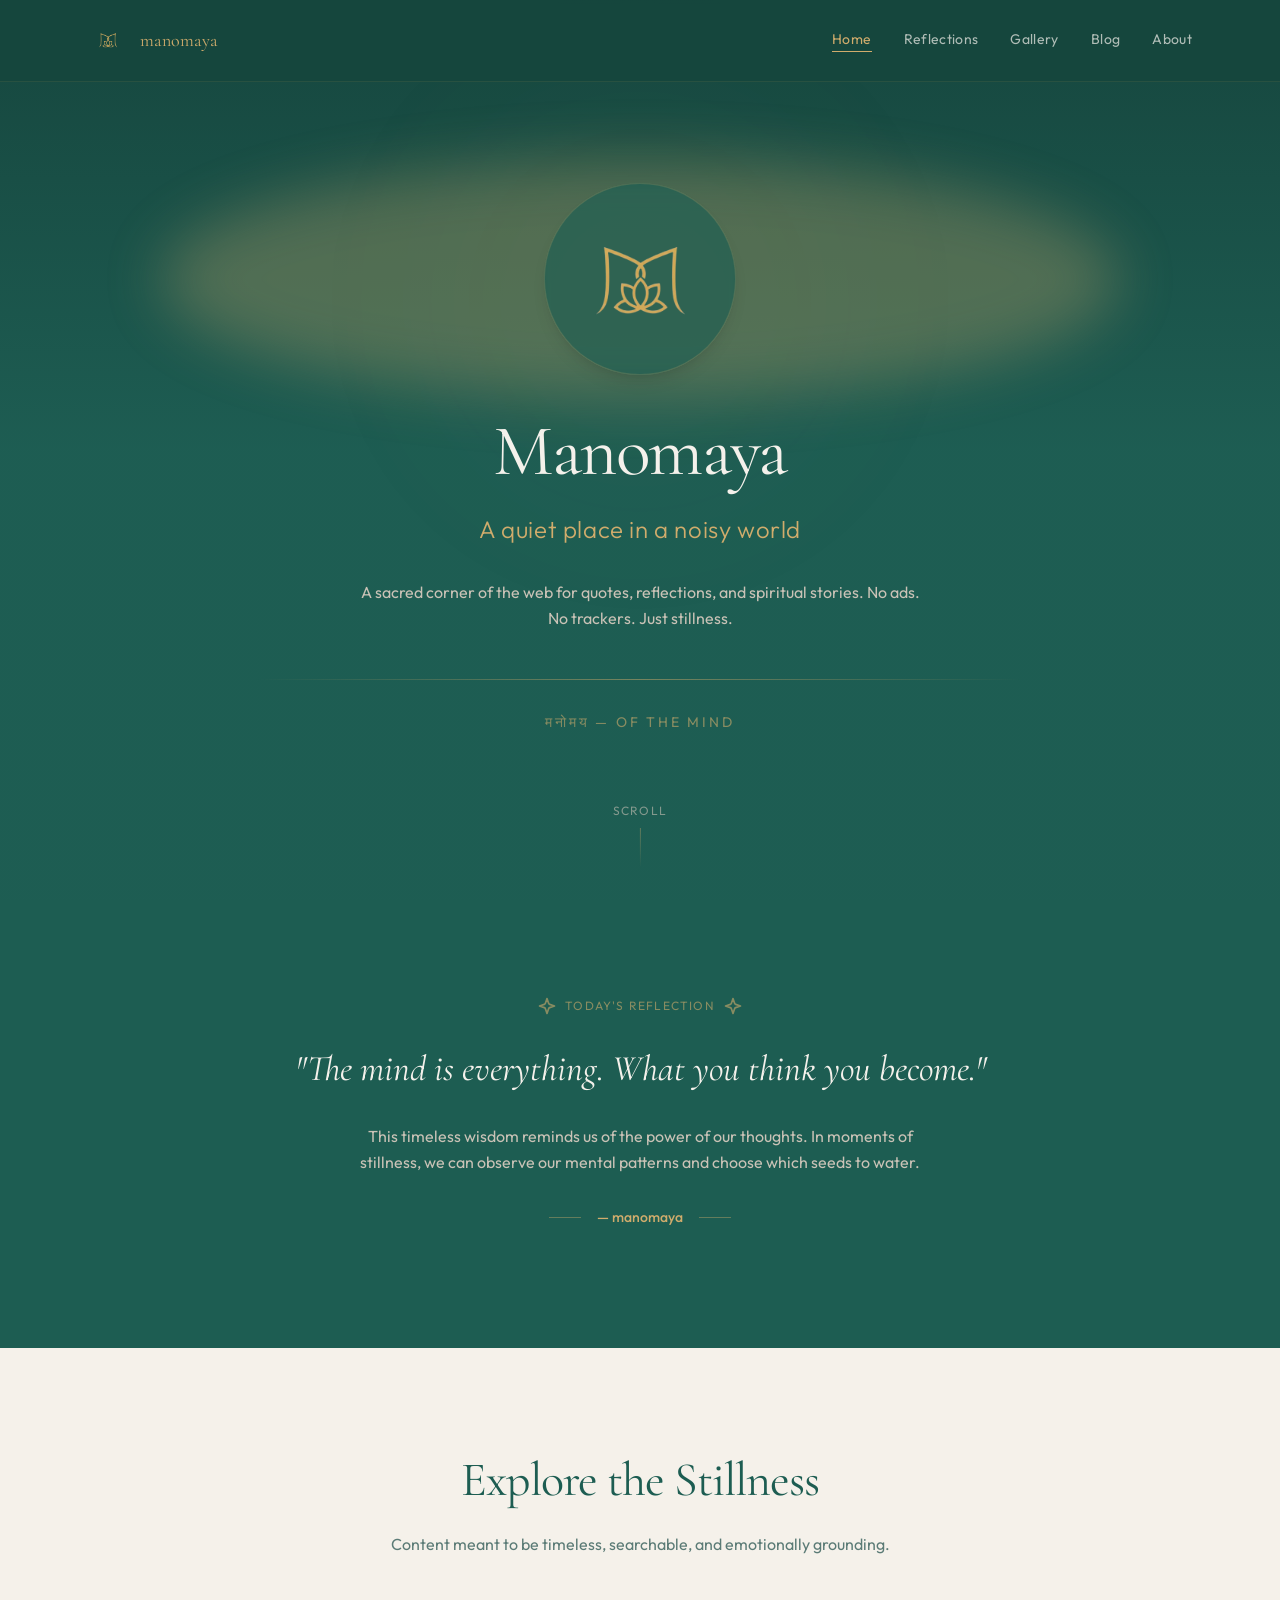
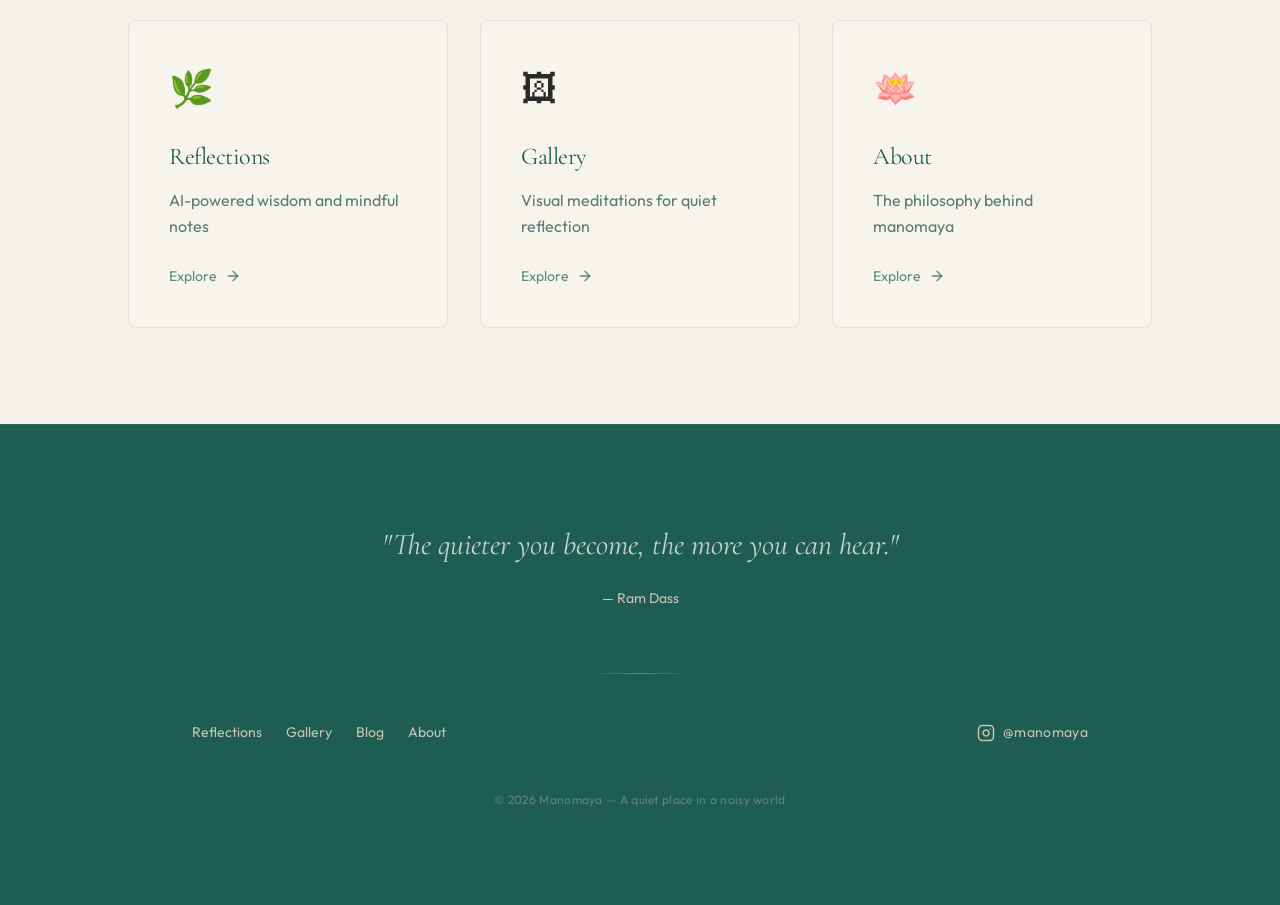
==== index.html @ 0f899a5e "first commit" ====
<!DOCTYPE html>
<html lang="en">
<head>
    <meta charset="UTF-8">
    <meta name="viewport" content="width=device-width, initial-scale=1.0">
    <title>Manomaya — A quiet place in a noisy world</title>
    <meta name="description" content="Discover daily spiritual reflections, mindfulness wisdom, and AI-powered contemplations. A sacred space for inner peace, storytelling, and self-discovery. No ads, no trackers — just stillness.">
    <meta name="keywords" content="spirituality, mindfulness, inner peace, daily reflection, quiet mind, meditation, personal growth, minimalist blog, manomaya">
    <meta name="robots" content="index, follow">
    <link rel="canonical" href="https://manomaya.lovable.app/">
    
    <meta property="og:title" content="Manomaya — Spiritual Reflections & Inner Peace">
    <meta property="og:description" content="Discover daily spiritual reflections, mindfulness wisdom, and AI-powered contemplations. A sacred space for inner peace.">
    <meta property="og:type" content="website">
    <meta property="og:url" content="https://manomaya.lovable.app/">
    <meta property="og:image" content="https://manomaya.lovable.app/assets/gallery-1.jpg">
    <meta name="twitter:card" content="summary_large_image">
    <link rel="stylesheet" href="style.css">
    
    <!-- Preload core fonts for performance -->
    <link rel="preload" href="https://fonts.googleapis.com/css2?family=Cormorant+Garamond:ital,wght@0,400;0,500;1,400;1,500&family=Outfit:wght@300;400;500&display=swap" as="style">
    <!-- Google Fonts -->
    <link rel="preconnect" href="https://fonts.googleapis.com">
    <link rel="preconnect" href="https://fonts.gstatic.com" crossorigin>
    <link href="https://fonts.googleapis.com/css2?family=Cormorant+Garamond:ital,wght@0,300;0,400;0,500;0,600;1,300;1,400;1,500&family=Outfit:wght@300;400;500&display=swap" rel="stylesheet">
</head>
<body>
    <!-- Navbar -->
    <nav class="navbar">
        <div class="nav-container">
            <a href="#" class="logo-link group">
                <img src="assets/manomaya-logo.png" alt="Manomaya Logo" class="logo-img" fetchpriority="high">
                <span class="logo-text">manomaya</span>
            </a>
            
            <div class="desktop-nav">
                <a href="index.html" class="nav-link active">Home</a>
                <a href="reflections.html" class="nav-link">Reflections</a>
                <a href="gallery.html" class="nav-link">Gallery</a>
                <a href="blog.html" class="nav-link">Blog</a>
                <a href="about.html" class="nav-link">About</a>
            </div>

            <button class="mobile-menu-btn" aria-label="Toggle menu">
                <svg xmlns="http://www.w3.org/2000/svg" width="24" height="24" viewBox="0 0 24 24" fill="none" stroke="currentColor" stroke-width="2" stroke-linecap="round" stroke-linejoin="round" class="menu-icon"><line x1="4" x2="20" y1="12" y2="12"/><line x1="4" x2="20" y1="6" y2="6"/><line x1="4" x2="20" y1="18" y2="18"/></svg>
                <svg xmlns="http://www.w3.org/2000/svg" width="24" height="24" viewBox="0 0 24 24" fill="none" stroke="currentColor" stroke-width="2" stroke-linecap="round" stroke-linejoin="round" class="close-icon hidden"><path d="M18 6 6 18"/><path d="m6 6 12 12"/></svg>
            </button>
        </div>
        
        <!-- Mobile Nav -->
        <div class="mobile-nav">
            <div class="mobile-nav-content">
                <a href="index.html" class="mobile-nav-link active">Home</a>
                <a href="reflections.html" class="mobile-nav-link">Reflections</a>
                <a href="gallery.html" class="mobile-nav-link">Gallery</a>
                <a href="blog.html" class="mobile-nav-link">Blog</a>
                <a href="about.html" class="mobile-nav-link">About</a>
            </div>
        </div>
    </nav>

    <main>
        <!-- Hero Section -->
        <section class="hero">
            <div class="hero-bg"></div>
            <div class="hero-orb fade-in"></div>
            
            <div class="hero-content">
                <div class="hero-logo-container fade-in-up" style="animation-delay: 0.2s">
                    <div class="hero-logo-glow"></div>
                    <div class="hero-logo-wrapper">
                        <img src="assets/manomaya-logo.png" alt="Manomaya" class="hero-img float" fetchpriority="high">
                    </div>
                </div>

                <h1 class="hero-title fade-in-up" style="animation-delay: 0.5s">Manomaya</h1>
                
                <p class="hero-tagline fade-in-up" style="animation-delay: 0.7s">A quiet place in a noisy world</p>
                
                <p class="hero-desc fade-in" style="animation-delay: 0.9s">
                    A sacred corner of the web for quotes, reflections, and spiritual stories. 
                    No ads. No trackers. Just stillness.
                </p>

                <div class="divider-gold mx-auto mb-8 expand-x" style="animation-delay: 1.1s"></div>
                
                <p class="hero-sanskrit fade-in" style="animation-delay: 1.3s">मनोमय — of the mind</p>
            </div>

            <div class="scroll-indicator fade-in" style="animation-delay: 1.8s">
                <div class="scroll-bounce">
                    <span class="scroll-text">Scroll</span>
                    <div class="scroll-line"></div>
                </div>
            </div>
        </section>

        <!-- Daily Reflection Section -->
        <section class="section-teal py-24 px-6">
            <div class="max-w-3xl mx-auto text-center scroll-anim">
                <div class="reflection-header mb-6">
                    <svg xmlns="http://www.w3.org/2000/svg" width="20" height="20" viewBox="0 0 24 24" fill="none" stroke="currentColor" stroke-width="2" stroke-linecap="round" stroke-linejoin="round" class="sparkle"><path d="m12 3-1.912 5.813a2 2 0 0 1-1.275 1.275L3 12l5.813 1.912a2 2 0 0 1 1.275 1.275L12 21l1.912-5.813a2 2 0 0 1 1.275-1.275L21 12l-5.813-1.912a2 2 0 0 1-1.275-1.275L12 3Z"/></svg>
                    <span class="reflection-label">Today's Reflection</span>
                    <svg xmlns="http://www.w3.org/2000/svg" width="20" height="20" viewBox="0 0 24 24" fill="none" stroke="currentColor" stroke-width="2" stroke-linecap="round" stroke-linejoin="round" class="sparkle"><path d="m12 3-1.912 5.813a2 2 0 0 1-1.275 1.275L3 12l5.813 1.912a2 2 0 0 1 1.275 1.275L12 21l1.912-5.813a2 2 0 0 1 1.275-1.275L21 12l-5.813-1.912a2 2 0 0 1-1.275-1.275L12 3Z"/></svg>
                </div>

                <blockquote class="reflection-quote mb-6">
                    "The mind is everything. What you think you become."
                </blockquote>

                <p class="reflection-desc mb-8">
                    This timeless wisdom reminds us of the power of our thoughts. In moments of stillness, we can observe our mental patterns and choose which seeds to water.
                </p>

                <div class="reflection-author mb-6">
                    <div class="divider-gold-solid w-8"></div>
                    <span class="author-name">— manomaya</span>
                    <div class="divider-gold-solid w-8"></div>
                </div>
            </div>
        </section>

        <!-- Featured Content -->
        <section class="section-cream py-24 px-6">
            <div class="max-w-5xl mx-auto">
                <div class="text-center mb-16 scroll-anim">
                    <h2 class="featured-title mb-4">Explore the Stillness</h2>
                    <p class="featured-desc">Content meant to be timeless, searchable, and emotionally grounding.</p>
                </div>

                <div class="grid-3 gap-8">
                    <!-- Card 1 -->
                    <a href="reflections.html" class="feature-card-link scroll-anim stagger-1">
                        <div class="feature-card">
                            <span class="feature-icon mb-6">🌿</span>
                            <h3 class="feature-card-title mb-3">Reflections</h3>
                            <p class="feature-card-desc mb-6">AI-powered wisdom and mindful notes</p>
                            <span class="feature-card-action">
                                Explore
                                <svg xmlns="http://www.w3.org/2000/svg" width="16" height="16" viewBox="0 0 24 24" fill="none" stroke="currentColor" stroke-width="2" stroke-linecap="round" stroke-linejoin="round" class="arrow-icon"><path d="M5 12h14"/><path d="m12 5 7 7-7 7"/></svg>
                            </span>
                        </div>
                    </a>

                    <!-- Card 2 -->
                    <a href="gallery.html" class="feature-card-link scroll-anim stagger-2">
                        <div class="feature-card">
                            <span class="feature-icon mb-6">🖼</span>
                            <h3 class="feature-card-title mb-3">Gallery</h3>
                            <p class="feature-card-desc mb-6">Visual meditations for quiet reflection</p>
                            <span class="feature-card-action">
                                Explore
                                <svg xmlns="http://www.w3.org/2000/svg" width="16" height="16" viewBox="0 0 24 24" fill="none" stroke="currentColor" stroke-width="2" stroke-linecap="round" stroke-linejoin="round" class="arrow-icon"><path d="M5 12h14"/><path d="m12 5 7 7-7 7"/></svg>
                            </span>
                        </div>
                    </a>

                    <!-- Card 3 -->
                    <a href="about.html" class="feature-card-link scroll-anim stagger-3">
                        <div class="feature-card">
                            <span class="feature-icon mb-6">🪷</span>
                            <h3 class="feature-card-title mb-3">About</h3>
                            <p class="feature-card-desc mb-6">The philosophy behind manomaya</p>
                            <span class="feature-card-action">
                                Explore
                                <svg xmlns="http://www.w3.org/2000/svg" width="16" height="16" viewBox="0 0 24 24" fill="none" stroke="currentColor" stroke-width="2" stroke-linecap="round" stroke-linejoin="round" class="arrow-icon"><path d="M5 12h14"/><path d="m12 5 7 7-7 7"/></svg>
                            </span>
                        </div>
                    </a>
                </div>
            </div>
        </section>
    </main>

    <!-- Footer -->
    <footer class="footer py-24 px-6">
        <div class="max-w-4xl mx-auto">
            <div class="footer-quote-section mb-16 text-center scroll-anim">
                <blockquote class="footer-quote mb-4">"The quieter you become, the more you can hear."</blockquote>
                <cite class="footer-cite">— Ram Dass</cite>
            </div>

            <div class="divider-gold w-24 mx-auto mb-12"></div>

            <div class="footer-links-section scroll-anim flex-between mb-12">
                <div class="footer-nav">
                    <a href="reflections.html" class="footer-link">Reflections</a>
                    <a href="gallery.html" class="footer-link">Gallery</a>
                    <a href="blog.html" class="footer-link">Blog</a>
                    <a href="about.html" class="footer-link">About</a>
                </div>

                <a href="https://www.instagram.com/manomaya/" target="_blank" class="footer-social group">
                    <svg xmlns="http://www.w3.org/2000/svg" width="18" height="18" viewBox="0 0 24 24" fill="none" stroke="currentColor" stroke-width="2" stroke-linecap="round" stroke-linejoin="round"><rect width="20" height="20" x="2" y="2" rx="5" ry="5"/><path d="M16 11.37A4 4 0 1 1 12.63 8 4 4 0 0 1 16 11.37z"/><line x1="17.5" x2="17.51" y1="6.5" y2="6.5"/></svg>
                    <span>@manomaya</span>
                </a>
            </div>

            <p class="footer-copyright text-center scroll-anim">
                © <span id="currentYear"></span> Manomaya — A quiet place in a noisy world
            </p>
        </div>
    </footer>

    <script src="script.js" defer></script>
</body>
</html>
---- style.css ----
:root {
  /* Core Colors */
  --teal-deep: hsl(170, 52%, 24%);
  --teal-darker: hsl(170, 52%, 18%);
  
  --gold: hsl(38, 52%, 62%);
  
  --background: hsl(170, 52%, 24%);
  --foreground: hsl(40, 30%, 94%);
  
  --muted-foreground: hsl(40, 15%, 75%);
  --soft-gray: hsl(170, 15%, 42%);
  
  --cream: hsl(40, 40%, 95%);
  --cream-warm: hsl(35, 35%, 94%);
  
  --border-gold-10: hsla(38, 52%, 62%, 0.1);
  --border-gold-20: hsla(38, 52%, 62%, 0.2);
  --border-gold-30: hsla(38, 52%, 62%, 0.3);

  /* Typography */
  --font-serif: 'Cormorant Garamond', Georgia, serif;
  --font-sans: 'Outfit', system-ui, sans-serif;
  
  /* Shadows */
  --shadow-glow: 0 0 80px -20px hsla(38, 52%, 62%, 0.4);
}

* {
  box-sizing: border-box;
  margin: 0;
  padding: 0;
}

html {
  scroll-behavior: smooth;
}

body {
  background-color: var(--background);
  color: var(--foreground);
  font-family: var(--font-sans);
  -webkit-font-smoothing: antialiased;
  line-height: 1.5;
  overflow-x: hidden;
}

a {
  text-decoration: none;
  color: inherit;
}

h1, h2, h3, h4, h5, h6 {
  font-family: var(--font-serif);
  font-weight: 400;
  letter-spacing: -0.02em;
}

::selection {
  background: hsla(38, 52%, 62%, 0.35);
  color: var(--foreground);
}

/* Utilities */
.hidden { display: none !important; }
.py-24 { padding-top: 6rem; padding-bottom: 6rem; }
.py-20 { padding-top: 5rem; padding-bottom: 5rem; }
.px-6 { padding-left: 1.5rem; padding-right: 1.5rem; }
.mx-auto { margin-left: auto; margin-right: auto; }
.mt-2 { margin-top: 0.5rem; }
.mt-4 { margin-top: 1rem; }
.mb-2 { margin-bottom: 0.5rem; }
.mb-3 { margin-bottom: 0.75rem; }
.mb-4 { margin-bottom: 1rem; }
.mb-6 { margin-bottom: 1.5rem; }
.mb-8 { margin-bottom: 2rem; }
.mb-10 { margin-bottom: 2.5rem; }
.mb-12 { margin-bottom: 3rem; }
.mb-16 { margin-bottom: 4rem; }
.my-16 { margin-top: 4rem; margin-bottom: 4rem; }
.mx-2 { margin-left: 0.5rem; margin-right: 0.5rem; }
.max-w-3xl { max-width: 48rem; }
.max-w-4xl { max-width: 56rem; }
.max-w-5xl { max-width: 64rem; }
.text-center { text-align: center; }
.text-justify { text-align: justify; }
.w-8 { width: 2rem; }
.w-24 { width: 6rem; }
.w-full { width: 100%; }

.text-4xl { font-size: 2.25rem; line-height: 2.5rem; }
.text-muted-foreground { color: var(--muted-foreground); }
@media (min-width: 768px) {
  .text-4xl { font-size: 3rem; line-height: 1.1; }
  .md-text-5xl { font-size: 3rem; line-height: 1.1; }
}

/* Flex Layout Utilities */
.flex { display: flex; }
.flex-col { display: flex; flex-direction: column; }
.sm-flex-row { display: flex; flex-direction: column; }
@media (min-width: 640px) {
  .sm-flex-row { flex-direction: row; }
}
.gap-2 { gap: 0.5rem; }
.gap-4 { gap: 1rem; }
.gap-6 { gap: 1.5rem; }
.gap-8 { gap: 2rem; }
.flex-1 { flex: 1 1 0%; }
.items-center { align-items: center; }
.justify-between { justify-content: space-between; }
.justify-center { justify-content: center; }

/* Navigation */
.navbar {
  position: fixed;
  top: 0; left: 0; right: 0;
  z-index: 50;
  background-color: hsla(170, 52%, 18%, 0.9);
  backdrop-filter: blur(12px);
  -webkit-backdrop-filter: blur(12px);
  border-bottom: 1px solid var(--border-gold-10);
  transition: transform 0.3s ease;
}

.nav-container {
  max-width: 72rem;
  margin: 0 auto;
  padding: 0 1.5rem;
  height: 4rem;
  display: flex;
  align-items: center;
  justify-content: space-between;
}
@media (min-width: 768px) {
  .nav-container { height: 5rem; }
}

.logo-link {
  display: flex;
  align-items: center;
  gap: 0.75rem;
}

.logo-link:hover .logo-img {
  transform: scale(1.05);
}

.logo-img {
  width: 2.5rem;
  height: 2.5rem;
  object-fit: contain;
  transition: transform 0.5s ease;
}

.logo-text {
  font-size: 1.125rem;
  font-family: var(--font-serif);
  color: var(--gold);
  display: none;
}
@media (min-width: 640px) {
  .logo-text { display: block; }
}

.desktop-nav {
  display: none;
  align-items: center;
  gap: 2rem;
}
@media (min-width: 768px) {
  .desktop-nav { display: flex; }
}

.nav-link {
  font-size: 0.875rem;
  letter-spacing: 0.025em;
  color: hsla(40, 30%, 94%, 0.7);
  transition: color 0.3s ease;
  position: relative;
  padding-bottom: 2px;
}

.nav-link:hover, .nav-link.active {
  color: var(--foreground);
}
.nav-link.active {
  color: var(--gold);
}

.nav-link::after {
  content: '';
  position: absolute;
  bottom: 0;
  left: 0;
  width: 100%;
  height: 1px;
  background: var(--gold);
  transform: scaleX(0);
  transform-origin: right;
  transition: transform 0.4s cubic-bezier(0.4, 0, 0.2, 1);
}

.nav-link:hover::after, .nav-link.active::after {
  transform: scaleX(1);
  transform-origin: left;
}

.mobile-menu-btn {
  display: block;
  background: none;
  border: none;
  color: hsla(40, 30%, 94%, 0.8);
  cursor: pointer;
  padding: 0.5rem;
  transition: color 0.3s ease;
}
.mobile-menu-btn:hover { color: var(--gold); }
@media (min-width: 768px) {
  .mobile-menu-btn { display: none; }
}

.mobile-nav {
  background-color: hsla(170, 52%, 18%, 0.95);
  backdrop-filter: blur(12px);
  -webkit-backdrop-filter: blur(12px);
  border-top: 1px solid var(--border-gold-10);
  overflow: hidden;
  transition: max-height 0.4s cubic-bezier(0.4, 0, 0.2, 1), opacity 0.3s ease;
  max-height: 0;
  opacity: 0;
}
.mobile-nav.open {
  max-height: 400px;
  opacity: 1;
}

.mobile-nav-content {
  padding: 1.5rem;
  display: flex;
  flex-direction: column;
  gap: 1rem;
}

.mobile-nav-link {
  font-family: var(--font-serif);
  font-size: 1.125rem;
  color: hsla(40, 30%, 94%, 0.7);
  transition: color 0.3s ease, transform 0.3s ease;
  display: block;
  transform: translateX(-10px);
  opacity: 0;
}
.mobile-nav.open .mobile-nav-link {
  transform: translateX(0);
  opacity: 1;
}
.mobile-nav-link.active { color: var(--gold); }

/* Stagger transition delays for mobile links */
.mobile-nav.open .mobile-nav-link:nth-child(1) { transition-delay: 0.1s; }
.mobile-nav.open .mobile-nav-link:nth-child(2) { transition-delay: 0.15s; }
.mobile-nav.open .mobile-nav-link:nth-child(3) { transition-delay: 0.2s; }
.mobile-nav.open .mobile-nav-link:nth-child(4) { transition-delay: 0.25s; }
.mobile-nav.open .mobile-nav-link:nth-child(5) { transition-delay: 0.3s; }

/* Hero Section */
.hero {
  min-height: 100vh;
  display: flex;
  flex-direction: column;
  align-items: center;
  justify-content: center;
  padding: 5rem 1.5rem 4rem;
  position: relative;
  overflow: hidden;
}

.hero-bg {
  position: absolute;
  inset: 0;
  background: linear-gradient(to bottom, var(--teal-darker), var(--background), var(--background));
  pointer-events: none;
}

.hero-orb {
  position: absolute;
  top: 33.333%; left: 50%;
  transform: translate(-50%, -50%);
  width: 600px; height: 600px;
  border-radius: 50%;
  background: radial-gradient(circle, hsla(38, 52%, 62%, 0.3) 0%, transparent 70%);
  filter: blur(100px);
  pointer-events: none;
  opacity: 0;
}

.hero-content {
  position: relative;
  z-index: 10;
  text-align: center;
  max-width: 48rem;
  width: 100%;
}

.hero-logo-container {
  position: relative;
  margin-bottom: 2.5rem;
}

.hero-logo-glow {
  position: absolute;
  inset: 0;
  filter: blur(24px);
  opacity: 0.3;
  background-color: var(--gold);
  border-radius: 50%;
  transform: scale(1.25);
  animation: pulse-glow 3s infinite alternate;
}
@keyframes pulse-glow {
  0% { transform: scale(1.2); opacity: 0.2; }
  100% { transform: scale(1.3); opacity: 0.4; }
}

.hero-logo-wrapper {
  position: relative;
  width: 9rem; height: 9rem;
  margin: 0 auto;
  border-radius: 50%;
  overflow: hidden;
  background-color: hsla(170, 52%, 24%, 0.8);
  backdrop-filter: blur(4px);
  -webkit-backdrop-filter: blur(4px);
  border: 1px solid var(--border-gold-20);
  box-shadow: 0 10px 15px -3px rgba(0,0,0,0.1), 0 4px 6px -2px rgba(0,0,0,0.05);
}
@media (min-width: 768px) {
  .hero-logo-wrapper { width: 12rem; height: 12rem; }
}

.hero-img {
  width: 100%; height: 100%;
  object-fit: cover;
}

.float {
  animation: float 8s ease-in-out infinite;
}
@keyframes float {
  0%, 100% { transform: translateY(0); }
  50% { transform: translateY(-12px); }
}

.hero-title {
  font-size: 3rem;
  line-height: 1;
  color: var(--foreground);
  margin-bottom: 1.5rem;
}
@media (min-width: 768px) {
  .hero-title { font-size: 4.5rem; }
}

.hero-tagline {
  font-size: 1.25rem;
  color: var(--gold);
  font-weight: 300;
  letter-spacing: 0.025em;
  margin-bottom: 2rem;
}
@media (min-width: 768px) {
  .hero-tagline { font-size: 1.5rem; }
}

.hero-desc {
  color: var(--muted-foreground);
  line-height: 1.625;
  max-width: 36rem;
  margin: 0 auto 3rem;
}

.divider-gold {
  background: linear-gradient(90deg, transparent, hsla(38, 52%, 62%, 0.5), transparent);
  height: 1px;
  transform-origin: center;
}

.hero-sanskrit {
  font-size: 0.875rem;
  letter-spacing: 0.2em;
  color: hsla(38, 52%, 62%, 0.6);
  text-transform: uppercase;
  font-family: var(--font-sans);
}

.scroll-indicator {
  position: absolute;
  bottom: 2rem;
  left: 50%;
  transform: translateX(-50%);
}

.scroll-bounce {
  display: flex;
  flex-direction: column;
  align-items: center;
  gap: 0.5rem;
  animation: bounce 2.5s infinite ease-in-out;
}
@keyframes bounce {
  0%, 100% { transform: translateY(0); }
  50% { transform: translateY(10px); }
}

.scroll-text {
  font-size: 0.75rem;
  letter-spacing: 0.1em;
  color: hsla(40, 15%, 75%, 0.6);
  text-transform: uppercase;
}
.scroll-line {
  width: 1px; height: 2.5rem;
  background: linear-gradient(to bottom, hsla(38, 52%, 62%, 0.4), transparent);
}

/* Daily Reflection Section */
.section-teal {
  background-color: var(--teal-deep);
  color: var(--foreground);
}

.reflection-header {
  display: flex;
  align-items: center;
  justify-content: center;
  gap: 0.5rem;
}

.sparkle {
  color: hsla(38, 52%, 62%, 0.6);
}

.reflection-label {
  font-size: 0.75rem;
  text-transform: uppercase;
  letter-spacing: 0.1em;
  color: hsla(38, 52%, 62%, 0.6);
}

.reflection-quote {
  font-family: var(--font-serif);
  font-size: 1.5rem;
  color: var(--foreground);
  line-height: 1.625;
  font-style: italic;
}
@media (min-width: 768px) {
  .reflection-quote { font-size: 2.25rem; }
}

.reflection-desc {
  color: var(--muted-foreground);
  line-height: 1.625;
  max-width: 36rem;
  margin-left: auto;
  margin-right: auto;
}

.reflection-author {
  display: flex;
  align-items: center;
  justify-content: center;
  gap: 1rem;
}

.divider-gold-solid {
  background-color: hsla(38, 52%, 62%, 0.4);
  height: 1px;
}

.author-name {
  color: var(--gold);
  font-size: 0.875rem;
  font-weight: 500;
}

/* Featured Content */
.section-cream {
  background-color: var(--cream-warm);
  color: hsla(0, 0%, 17%, 1);
}

.featured-title {
  font-size: 2.25rem;
  color: var(--teal-deep);
  font-family: var(--font-serif);
}
@media (min-width: 768px) {
  .featured-title { font-size: 3rem; }
}

.featured-desc {
  color: var(--soft-gray);
  max-width: 36rem;
  margin: 0 auto;
}

.grid-3 {
  display: grid;
  gap: 1.5rem;
}
@media (min-width: 768px) {
  .grid-3 {
    grid-template-columns: repeat(3, minmax(0, 1fr));
    gap: 2rem;
  }
}

.feature-card-link {
  display: block;
  height: 100%;
}

.feature-card {
  height: 100%;
  padding: 2rem;
  background-color: var(--cream);
  border: 1px solid hsla(170, 52%, 24%, 0.1);
  border-radius: 0.5rem;
  transition: all 0.5s cubic-bezier(0.4, 0, 0.2, 1);
}
@media (min-width: 768px) {
  .feature-card { padding: 2.5rem; }
}

.feature-card-link:hover .feature-card {
  border-color: hsla(38, 52%, 62%, 0.3);
  box-shadow: 0 10px 15px -3px rgba(0,0,0,0.1);
  transform: translateY(-4px);
}

.feature-icon {
  font-size: 2.25rem;
  display: block;
}

.feature-card-title {
  font-size: 1.5rem;
  color: var(--teal-deep);
  transition: color 0.3s ease;
  font-family: var(--font-serif);
}
.feature-card-link:hover .feature-card-title {
  color: var(--gold);
}

.feature-card-desc {
  color: var(--soft-gray);
  line-height: 1.625;
}

.feature-card-action {
  display: inline-flex;
  align-items: center;
  gap: 0.5rem;
  font-size: 0.875rem;
  color: hsla(170, 52%, 24%, 0.7);
  transition: color 0.3s ease;
}

.feature-card-link:hover .feature-card-action {
  color: var(--gold);
}

.arrow-icon {
  transition: transform 0.3s ease;
}
.feature-card-link:hover .arrow-icon {
  transform: translateX(4px);
}

/* Footer */
.footer {
  background-color: var(--teal-deep);
  border-top-color: var(--border-gold-10);
  border-top-width: 1px;
  border-top-style: solid;
}

.footer-quote {
  font-family: var(--font-serif);
  font-size: 1.5rem;
  color: hsla(40, 30%, 94%, 0.8);
  font-style: italic;
  line-height: 1.625;
}
@media (min-width: 768px) {
  .footer-quote { font-size: 1.875rem; }
}

.footer-cite {
  color: var(--muted-foreground);
  font-size: 0.875rem;
  font-style: normal;
}

.flex-between {
  display: flex;
  flex-direction: column;
  align-items: center;
  justify-content: space-between;
  gap: 2rem;
}
@media (min-width: 768px) {
  .flex-between { flex-direction: row; }
}

.footer-nav {
  display: flex;
  flex-wrap: wrap;
  justify-content: center;
  gap: 1.5rem;
}

.footer-link {
  font-size: 0.875rem;
  color: var(--muted-foreground);
  transition: color 0.3s ease;
}
.footer-link:hover { color: var(--gold); }

.footer-social {
  display: inline-flex;
  align-items: center;
  gap: 0.5rem;
  color: var(--muted-foreground);
  transition: color 0.3s ease;
  font-size: 0.875rem;
  letter-spacing: 0.025em;
}
.footer-social:hover { color: var(--gold); }

.footer-copyright {
  font-size: 0.75rem;
  color: hsla(40, 15%, 75%, 0.4);
  letter-spacing: 0.025em;
  margin-top: 3rem;
}

/* Animations */
.fade-in {
  opacity: 0;
  animation: fadeIn 1s ease-out forwards;
}
.hero-orb.fade-in {
  animation: fadeInOrb 2s ease-out forwards;
}

.fade-in-up {
  opacity: 0;
  transform: translateY(20px);
  animation: fadeInUp 1s ease-out forwards;
}
.expand-x {
  transform: scaleX(0);
  animation: expandX 1.2s ease-out forwards;
}

@keyframes fadeIn {
  to { opacity: 1; }
}
@keyframes fadeInOrb {
  to { opacity: 0.15; }
}
@keyframes fadeInUp {
  to { opacity: 1; transform: translateY(0); }
}
@keyframes expandX {
  to { transform: scaleX(1); }
}

/* Scroll Animations */
.scroll-anim {
  opacity: 0;
  transform: translateY(30px);
  transition: opacity 0.8s ease-out, transform 0.8s ease-out;
}
.scroll-anim.in-view {
  opacity: 1;
  transform: translateY(0);
}

.stagger-1 { transition-delay: 0.1s; }
.stagger-2 { transition-delay: 0.25s; }
.stagger-3 { transition-delay: 0.4s; }

/* Feed Styles */
.max-w-750 { max-width: 46.875rem; }
.search-container {
  position: relative;
  display: flex;
  align-items: center;
}
.search-icon {
  position: absolute;
  left: 0.75rem;
  top: 50%;
  transform: translateY(-50%);
  color: var(--muted-foreground);
}
.search-input {
  width: 100%;
  padding: 0.5rem 0.5rem 0.5rem 2.5rem;
  height: 2.5rem;
  border-radius: 0.375rem;
  border: 1px solid var(--border-gold-20);
  background: hsla(170, 52%, 24%, 0.5);
  color: var(--foreground);
  font-family: var(--font-sans);
  font-size: 0.875rem;
  outline: none;
  transition: border-color 0.2s;
}
.search-input:focus { border-color: var(--gold); }
.filter-buttons {
  display: flex;
  gap: 0.5rem;
}
.filter-btn {
  padding: 0.25rem 0.75rem;
  font-size: 0.875rem;
  border-radius: 0.375rem;
  border: 1px solid var(--border-gold-20);
  background: transparent;
  color: var(--foreground);
  cursor: pointer;
  transition: all 0.2s;
  font-family: inherit;
}
.filter-btn.active, .filter-btn:hover {
  background: var(--foreground);
  color: var(--teal-deep);
}

.feed-card {
  background-color: hsla(170, 50%, 20%, 0.4);
  border: 1px solid var(--border-gold-10);
  border-radius: 0.75rem;
  padding: 1.25rem;
}
@media (min-width: 768px) { .feed-card { padding: 2rem; } }
.max-w-700 { max-width: 43.75rem; margin: 0 auto; }
.feed-label {
  font-size: 0.6875rem;
  text-transform: uppercase;
  letter-spacing: 0.15em;
  color: hsla(40, 15%, 75%, 0.5);
  font-weight: 500;
}
.feed-title {
  font-family: var(--font-serif);
  font-size: 1.25rem;
  color: var(--foreground);
  line-height: 1.25;
}
@media (min-width: 768px) { .feed-title { font-size: 1.5rem; } }
.feed-quote { font-size: 0.875rem; }
@media (min-width: 768px) { .feed-quote { font-size: 1rem; } }
.feed-body {
  color: hsla(40, 30%, 94%, 0.8);
  font-size: 0.9375rem;
  line-height: 1.7;
}
.feed-footer { border-top: 1px solid var(--border-gold-10); display: flex; justify-content: space-between; align-items: center; }
.action-btn { background: none; border: none; cursor: pointer; display: flex; align-items: center; justify-content: center; width: 1.75rem; height: 1.75rem; border-radius: 0.375rem; transition: background 0.2s, color 0.2s; }
.action-btn:hover { background: hsla(170, 50%, 20%, 0.6); color: var(--foreground); }

/* Gallery Styles */
.gallery-grid {
  display: grid;
  gap: 1.5rem;
}
@media (min-width: 640px) {
  .gallery-grid { grid-template-columns: repeat(2, minmax(0, 1fr)); gap: 2rem; }
}
.gallery-item { cursor: pointer; }
.gallery-card {
  position: relative;
  overflow: hidden;
  border-radius: 0.5rem;
  box-shadow: 0 4px 24px -8px rgba(0, 0, 0, 0.3);
}
.gallery-img {
  width: 100%;
  aspect-ratio: 1 / 1;
  object-fit: cover;
  transition: transform 0.7s ease;
}
.gallery-card:hover .gallery-img { transform: scale(1.05); }
.gallery-overlay {
  position: absolute;
  inset: 0;
  background: linear-gradient(to top, hsla(170, 52%, 18%, 0.8), transparent, transparent);
  opacity: 0;
  transition: opacity 0.5s ease;
}
.gallery-card:hover .gallery-overlay { opacity: 1; }
.gallery-caption-container {
  position: absolute;
  bottom: 0; left: 0; right: 0;
  padding: 1.5rem;
  transform: translateY(1rem);
  opacity: 0;
  transition: transform 0.5s ease, opacity 0.5s ease;
}
.gallery-card:hover .gallery-caption-container {
  transform: translateY(0);
  opacity: 1;
}
.gallery-caption {
  color: var(--cream);
  font-size: 0.875rem;
  font-weight: 300;
  letter-spacing: 0.025em;
}

/* Lightbox */
.lightbox {
  position: fixed;
  inset: 0;
  z-index: 50;
  background: hsla(170, 52%, 18%, 0.95);
  backdrop-filter: blur(12px);
  -webkit-backdrop-filter: blur(12px);
  display: flex;
  align-items: center;
  justify-content: center;
  padding: 1.5rem;
  animation: fadeIn 0.3s ease-out;
}
.lightbox-close {
  position: absolute;
  top: 1.5rem;
  right: 1.5rem;
  background: none;
  border: none;
  color: hsla(40, 30%, 94%, 0.6);
  cursor: pointer;
  transition: color 0.3s ease;
  z-index: 60;
}
.lightbox-close:hover { color: var(--gold); }
.lightbox-content {
  max-width: 56rem;
  max-height: 80vh;
  display: flex;
  flex-direction: column;
  animation: scaleIn 0.3s ease-out;
}
.lightbox-content img {
  width: 100%;
  height: 100%;
  max-height: 75vh;
  object-fit: contain;
  border-radius: 0.5rem;
}
.lightbox-caption-text {
  text-align: center;
  color: var(--cream-muted);
  margin-top: 1rem;
  font-size: 0.875rem;
  letter-spacing: 0.025em;
}

@keyframes scaleIn {
  from { opacity: 0; transform: scale(0.9); }
  to { opacity: 1; transform: scale(1); }
}

/* About Page Specific Styles */
.about-hero-glow {
  position: absolute;
  top: 33.333%;
  right: 25%;
  width: 24rem;
  height: 24rem;
  border-radius: 50%;
  background-color: var(--gold);
  filter: blur(120px);
}
.prose { font-size: 1.125rem; }
.prose p { margin-bottom: 1.5rem; }
.border-y { border-top: 1px solid var(--border-gold-20); border-bottom: 1px solid var(--border-gold-20); }
.border-teal-20 { border-color: hsla(170, 52%, 24%, 0.2); }
.instagram-btn {
  display: inline-flex;
  align-items: center;
  gap: 0.75rem;
  padding: 0.75rem 1.5rem;
  background-color: var(--teal-deep);
  color: var(--cream);
  border-radius: 0.5rem;
  transition: all 0.3s ease;
  font-weight: 500;
}
.instagram-btn:hover {
  background-color: var(--teal-darker);
  transform: scale(1.05);
}
.pt-32 { padding-top: 8rem; }
.pb-20 { padding-bottom: 5rem; }
.border-gold-top { border-top: 1px solid var(--border-gold-10); }
.text-lg { font-size: 1.125rem; }

/* Additional Layout and Spacing Utilities */
.min-h-screen { min-height: 100vh; }
.pb-8 { padding-bottom: 2rem; }
.pb-12 { padding-bottom: 3rem; }
.pb-16 { padding-bottom: 4rem; }
.pb-24 { padding-bottom: 6rem; }
.py-8 { padding-top: 2rem; padding-bottom: 2rem; }
.mt-2 { margin-top: 0.5rem; }
.mt-8 { margin-top: 2rem; }
.mt-16 { margin-top: 4rem; }
.pt-4 { padding-top: 1rem; }
.space-y-3 > * + * { margin-top: 0.75rem; }
.space-y-4 > * + * { margin-top: 1rem; }
.space-y-8 > * + * { margin-top: 2rem; }
.space-y-10 > * + * { margin-top: 2.5rem; }
.max-w-6xl { max-width: 72rem; }
.w-16 { width: 4rem; }
.h-24 { height: 6rem; }
.gap-3 { gap: 0.75rem; }
.items-start { align-items: flex-start; }

/* Visual & Positioning Utilities */
.absolute { position: absolute; }
.relative { position: relative; }
.inset-0 { top: 0; right: 0; bottom: 0; left: 0; }
.opacity-10 { opacity: 0.1; }
.pointer-events-none { pointer-events: none; }
.z-10 { z-index: 10; }
.object-contain { object-fit: contain; }
.block { display: block; }
.glow-soft { filter: drop-shadow(0 0 20px hsla(38, 52%, 62%, 0.3)); }
.list-none { list-style-type: none; }

/* Text Utilities */
.text-xs { font-size: 0.75rem; }
.text-xl { font-size: 1.25rem; }
.text-2xl { font-size: 1.5rem; }
.text-4xl { font-size: 2.25rem; }
@media (min-width: 768px) {
  .md-text-6xl { font-size: 3.75rem; line-height: 1; }
}
.font-serif { font-family: var(--font-serif); }
.font-sans { font-family: var(--font-sans); }
.tracking-wide { letter-spacing: 0.025em; }
.leading-relaxed { line-height: 1.625; }

/* Colors */
.text-foreground { color: var(--foreground); }
.text-gold { color: var(--gold); }
.text-teal-deep { color: var(--teal-deep); }
.text-soft-gray { color: var(--soft-gray); }
.text-muted-foreground { color: var(--muted-foreground); }
.text-muted-30 { color: hsla(40, 15%, 75%, 0.3); }
.text-muted-40 { color: hsla(40, 15%, 75%, 0.4); }
.text-muted-50 { color: hsla(40, 15%, 75%, 0.5); }
.bg-background { background-color: var(--background); }
.border-primary-20 { border-color: hsla(170, 52%, 24%, 0.2); }

/* Blog Styles */
.blog-card {
  background-color: hsla(170, 50%, 20%, 0.4);
  border: 1px solid var(--border-gold-10);
  border-radius: 0.75rem;
  overflow: hidden;
  box-shadow: 0 4px 6px -1px rgba(0, 0, 0, 0.1), 0 2px 4px -1px rgba(0, 0, 0, 0.06);
}
@media (min-width: 768px) {
  .blog-card {
    border-radius: 1rem;
  }
}
.blog-img-container {
  width: 100%;
}
.blog-banner-img {
  width: 100%;
  height: auto;
  aspect-ratio: 16 / 9;
  object-fit: cover;
  display: block;
}
.blog-content-container {
  padding: 1.5rem;
}
@media (min-width: 768px) {
  .blog-content-container {
    padding: 2.5rem;
  }
}
.text-justify {
  text-align: justify;
}
.blog-footer {
  display: flex;
  justify-content: space-between;
  align-items: center;
  border-top: 1px solid var(--border-gold-10);
}
.blog-footer-left {
  display: flex;
  align-items: center;
  font-size: 0.875rem;
}
.mx-2 {
  margin-left: 0.5rem;
  margin-right: 0.5rem;
}
.blog-footer-right {
  display: flex;
  align-items: center;
}
.share-btn {
  display: flex;
  align-items: center;
  background: none;
  border: none;
  color: var(--muted-foreground);
  cursor: pointer;
  padding: 0.5rem;
}
.share-btn:hover, .group:hover .group-hover\:text-gold {
  color: var(--gold);
}
.transition-colors {
  transition-property: color, background-color, border-color, text-decoration-color, fill, stroke;
  transition-timing-function: cubic-bezier(0.4, 0, 0.2, 1);
  transition-duration: 300ms;
}
.mr-2 { margin-right: 0.5rem; }
.mr-3 { margin-right: 0.75rem; }
.text-sm { font-size: 0.875rem; }
.font-medium { font-weight: 500; }
.space-y-6 > * + * { margin-top: 1.5rem; }

/* Blog List View Styles */
.blog-summary-card {
  background-color: hsla(170, 50%, 20%, 0.4);
  border: 1px solid var(--border-gold-10);
  border-radius: 0.75rem;
  overflow: hidden;
  display: flex;
  flex-direction: column-reverse;
  transition: all 0.3s ease;
}
@media (min-width: 640px) {
  .blog-summary-card {
    flex-direction: row;
  }
}
.blog-summary-card:hover {
  background-color: hsla(170, 50%, 25%, 0.6);
  border-color: hsla(40, 68%, 71%, 0.3);
  transform: translateY(-2px);
  box-shadow: 0 10px 15px -3px rgba(0,0,0,0.1);
}
.blog-summary-content {
  padding: 1.5rem;
  flex: 1;
}
.blog-card-title {
  margin-top: 0.5rem;
  margin-bottom: 0.5rem;
  transition: color 0.3s ease;
}
.blog-summary-card:hover .blog-card-title {
  color: var(--gold);
}
.feed-desc {
  color: var(--muted-foreground);
  margin-bottom: 1rem;
}
.blog-summary-meta {
  display: flex;
  align-items: center;
  font-size: 0.875rem;
  color: hsla(40, 15%, 75%, 0.6);
}
.blog-read-more {
  display: inline-flex;
  align-items: center;
  margin-left: 0.5rem;
  transition: color 0.3s ease;
}
.blog-summary-card:hover .blog-read-more {
  color: var(--gold);
}
.blog-summary-img-wrapper {
  overflow: hidden;
  border-bottom: 1px solid var(--border-gold-10);
  height: 200px;
}
@media (min-width: 640px) {
  .blog-summary-img-wrapper {
    width: 200px;
    height: auto;
    border-bottom: none;
    border-left: 1px solid var(--border-gold-10);
    flex-shrink: 0;
  }
}
.blog-summary-img {
  width: 100%;
  height: 100%;
  object-fit: cover;
  transition: transform 0.5s ease;
}
.blog-summary-card:hover .blog-summary-img {
  transform: scale(1.05);
}

/* Blog Post Specific Styles */
.blog-post-content {
  color: hsla(40, 30%, 94%, 0.85);
  font-size: 1.125rem;
  line-height: 1.8;
}
.blog-img-container {
  border-radius: 0.75rem;
  overflow: hidden;
  max-height: 500px;
  width: 100%;
}
.blog-post-main-img {
  width: 100%;
  height: 100%;
  object-fit: cover;
  display: block;
}
.share-btn {
  background: transparent;
  border: 1px solid transparent;
  color: var(--muted-foreground);
  display: inline-flex;
  align-items: center;
  justify-content: center;
  padding: 0.5rem 1rem;
  border-radius: 9999px;
  cursor: pointer;
  transition: all 0.3s ease;
}
.share-btn:hover {
  background-color: hsla(170, 52%, 24%, 0.5);
  color: var(--gold);
}
.share-btn:hover .share-icon {
  color: var(--gold);
}

.line-clamp-2 {
  display: -webkit-box;
  -webkit-line-clamp: 2;
  line-clamp: 2;
  -webkit-box-orient: vertical;
  overflow: hidden;
}
.inline-flex { display: inline-flex; }
.ml-1 { margin-left: 0.25rem; }
.block { display: block; }
.inline-block { display: inline-block; }
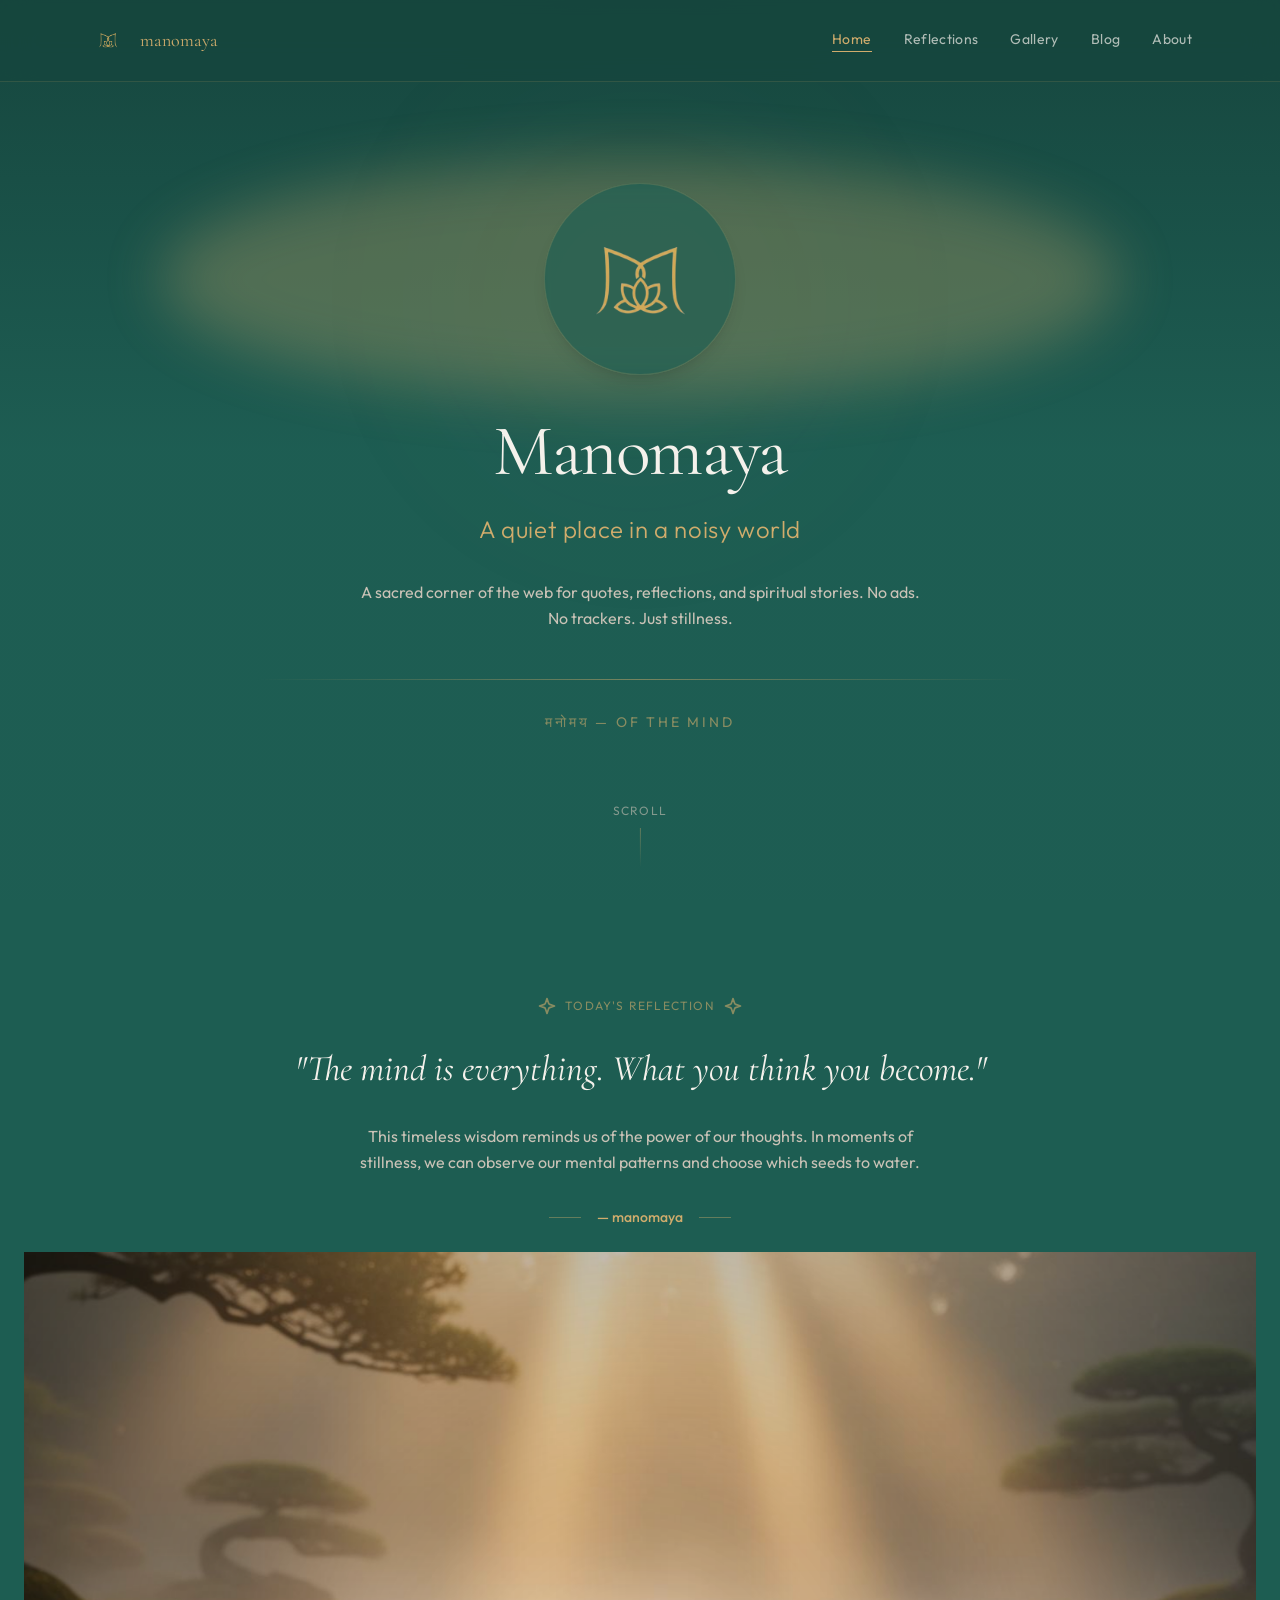
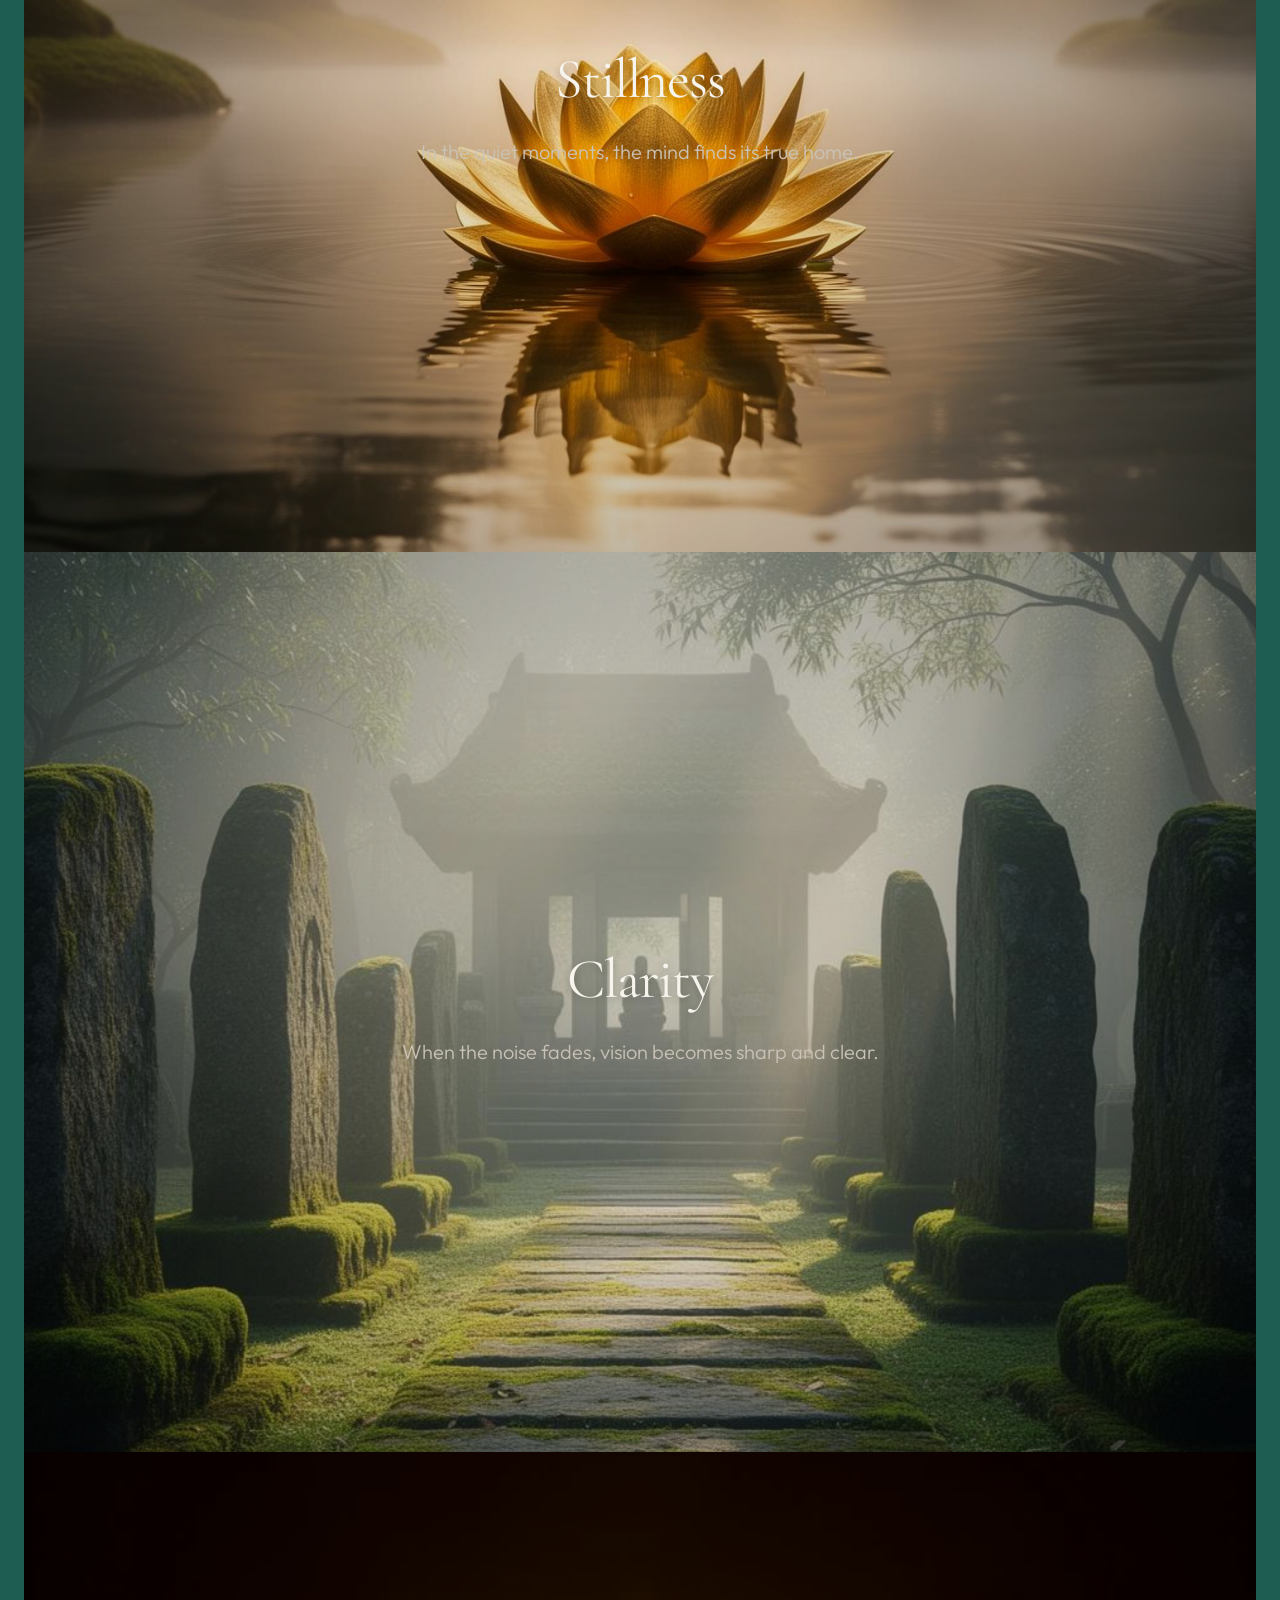
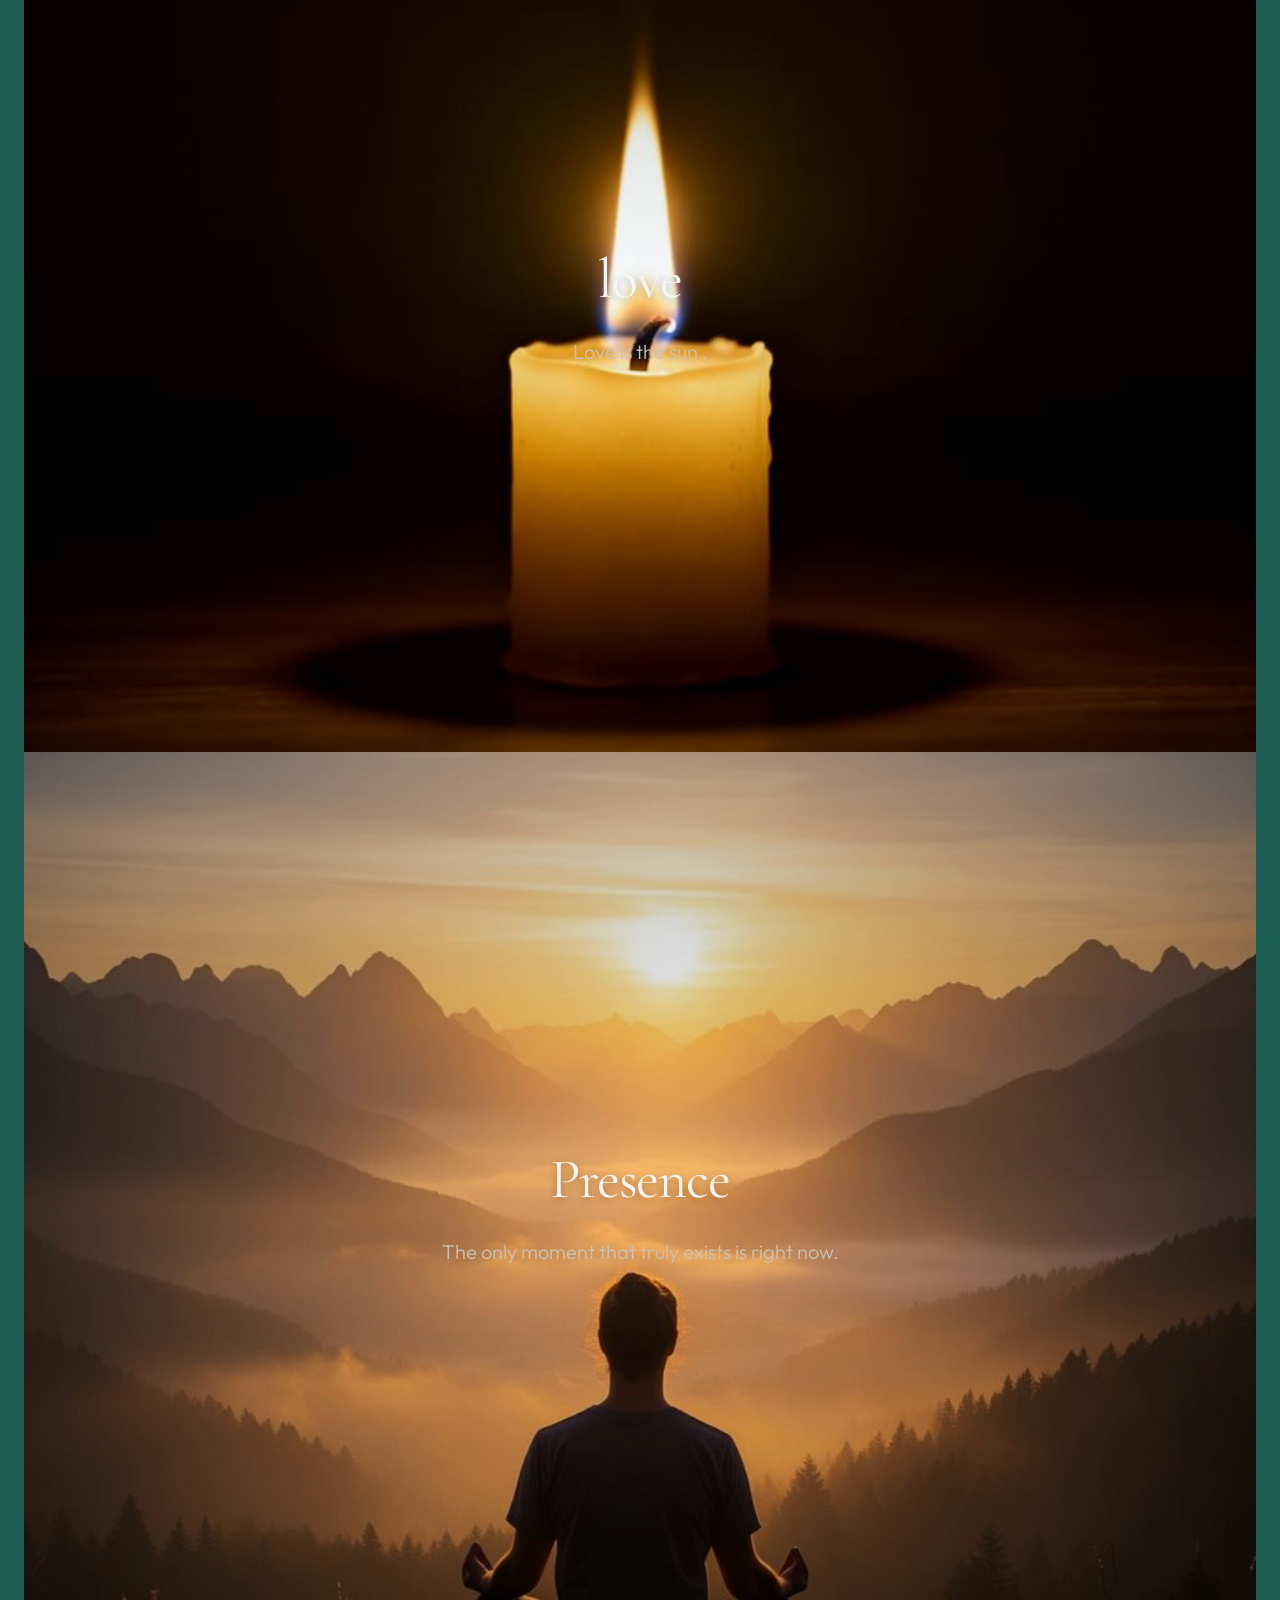
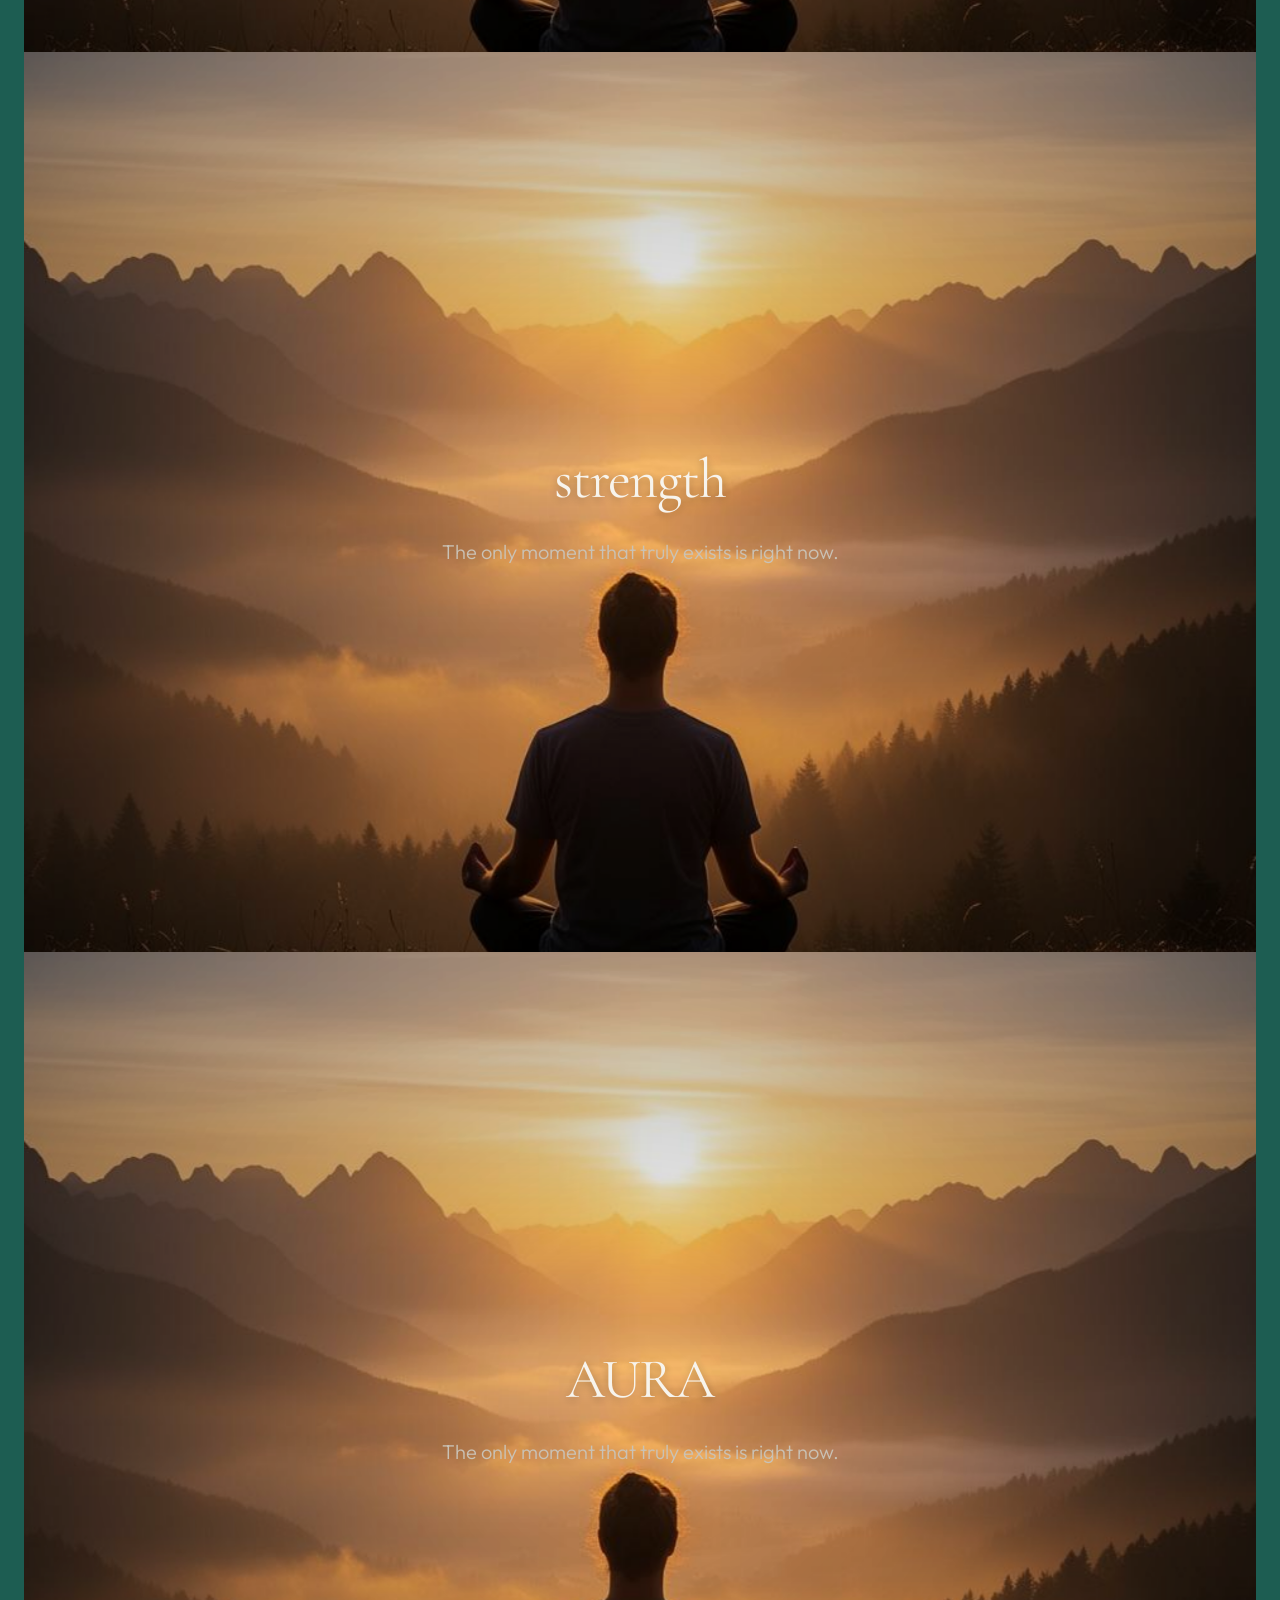
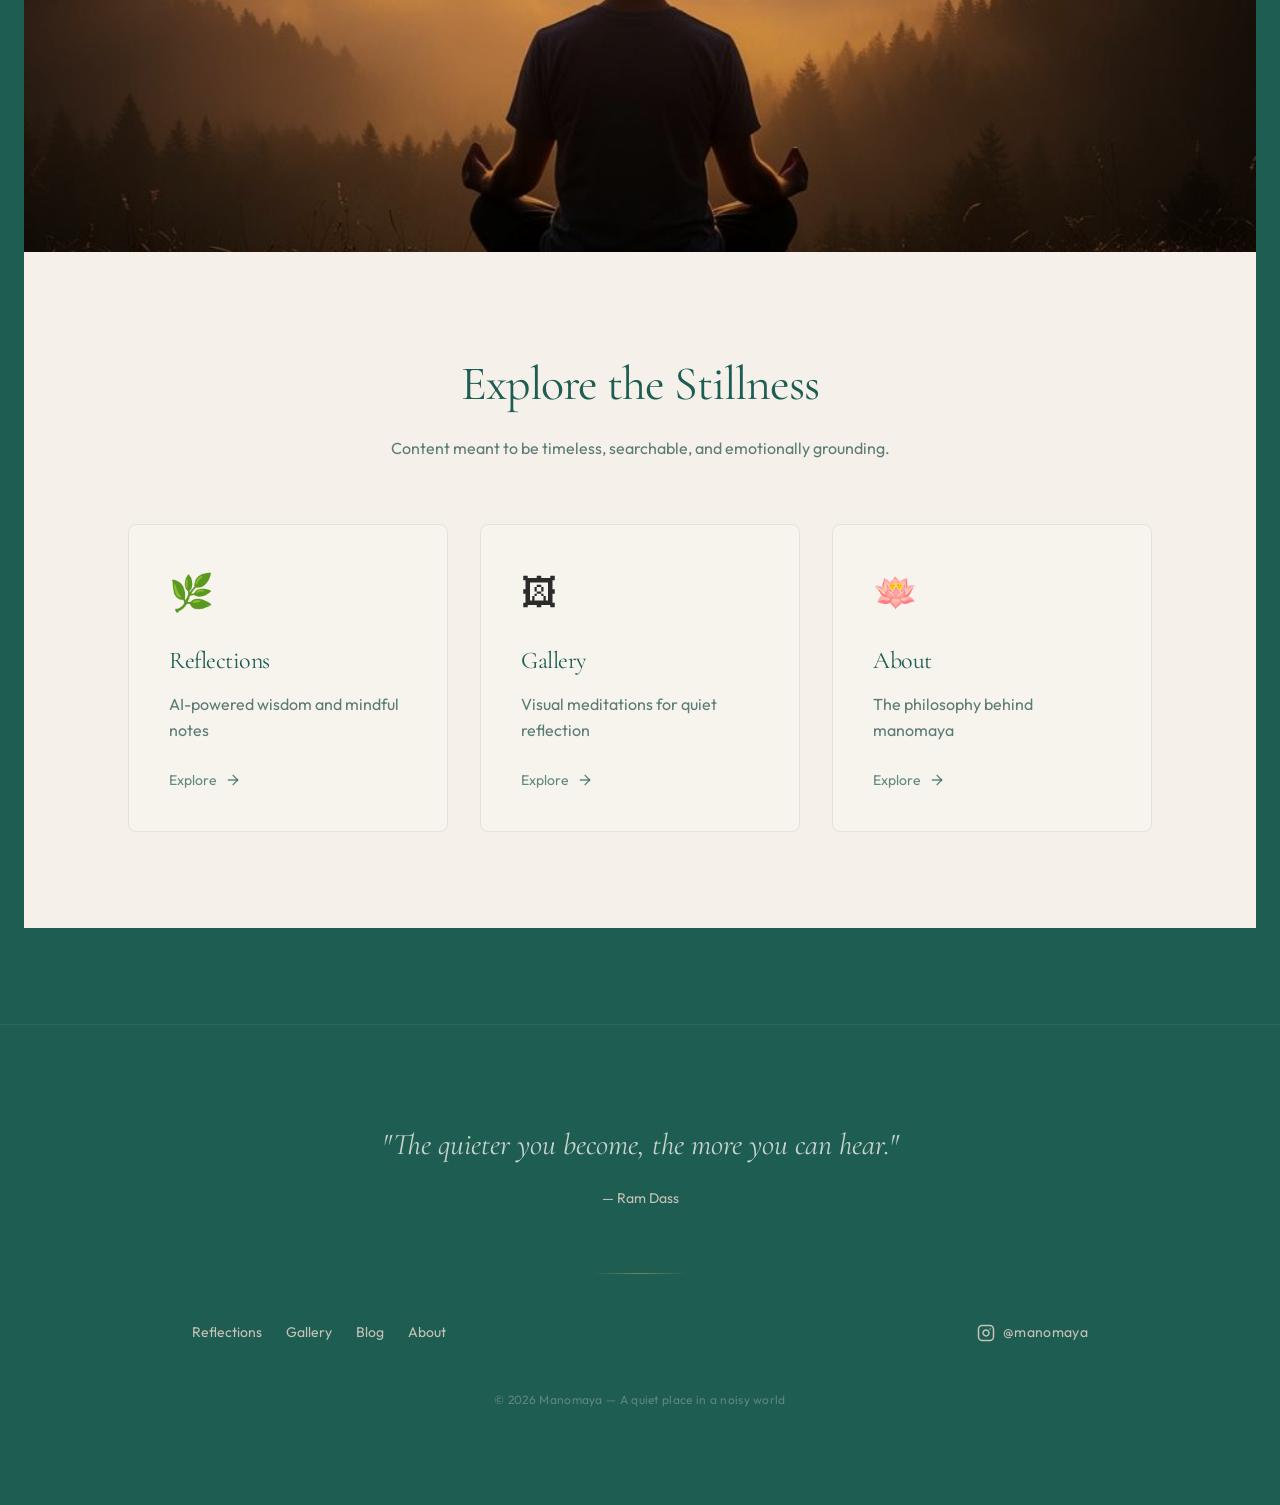
==== commit c312f5ca: "Enhance premium aesthetics: Glassmorphism, Custom Cursor, Dynamic Stacking Gallery, and Blog Markdow" ====
--- a/index.html
+++ b/index.html
@@ -24,7 +24,11 @@
     <link rel="preconnect" href="https://fonts.gstatic.com" crossorigin>
     <link href="https://fonts.googleapis.com/css2?family=Cormorant+Garamond:ital,wght@0,300;0,400;0,500;0,600;1,300;1,400;1,500&family=Outfit:wght@300;400;500&display=swap" rel="stylesheet">
 </head>
-<body>
+<body class="reveal-content">
+    <div class="cursor-dot"></div>
+    <div class="cursor-outline"></div>
+    <div class="scroll-progress"></div>
+
     <!-- Navbar -->
     <nav class="navbar">
         <div class="nav-container">
@@ -118,6 +122,9 @@
                     <div class="divider-gold-solid w-8"></div>
                 </div>
             </div>
+        <!-- Stacking Gallery Section (OpenAI Style) -->
+        <section class="stacking-section">
+            <!-- Dynamic Content will be injected here -->
         </section>
 
         <!-- Featured Content -->
--- a/style.css
+++ b/style.css
@@ -22,8 +22,11 @@
   --font-serif: 'Cormorant Garamond', Georgia, serif;
   --font-sans: 'Outfit', system-ui, sans-serif;
   
-  /* Shadows */
+  /* Shadows & Glassmorphism */
   --shadow-glow: 0 0 80px -20px hsla(38, 52%, 62%, 0.4);
+  --glass-bg: hsla(170, 52%, 18%, 0.7);
+  --glass-border: hsla(38, 52%, 62%, 0.15);
+  --glass-blur: 16px;
 }
 
 * {
@@ -115,12 +118,19 @@
 .navbar {
   position: fixed;
   top: 0; left: 0; right: 0;
-  z-index: 50;
-  background-color: hsla(170, 52%, 18%, 0.9);
-  backdrop-filter: blur(12px);
-  -webkit-backdrop-filter: blur(12px);
-  border-bottom: 1px solid var(--border-gold-10);
-  transition: transform 0.3s ease;
+  z-index: 100;
+  background-color: var(--glass-bg);
+  backdrop-filter: blur(var(--glass-blur));
+  -webkit-backdrop-filter: blur(var(--glass-blur));
+  border-bottom: 1px solid var(--glass-border);
+  transition: all 0.4s cubic-bezier(0.4, 0, 0.2, 1);
+}
+
+.navbar.scrolled {
+  padding-top: 0.25rem;
+  padding-bottom: 0.25rem;
+  background-color: hsla(170, 52%, 12%, 0.85);
+  box-shadow: 0 10px 30px -10px rgba(0,0,0,0.3);
 }
 
 .nav-container {
@@ -1171,4 +1181,199 @@
 .inline-flex { display: inline-flex; }
 .ml-1 { margin-left: 0.25rem; }
 .block { display: block; }
-.inline-block { display: inline-block; }+.inline-block { display: inline-block; }
+
+/* --- Premium Enhancements --- */
+
+/* Custom Cursor */
+.cursor-dot, .cursor-outline {
+  pointer-events: none;
+  position: fixed;
+  top: 0; left: 0;
+  transform: translate(-50%, -50%);
+  border-radius: 50%;
+  opacity: 0;
+  transition: opacity 0.3s ease, transform 0.3s ease;
+  z-index: 9999;
+}
+.cursor-dot {
+  width: 8px; height: 8px;
+  background-color: var(--gold);
+}
+.cursor-outline {
+  width: 40px; height: 40px;
+  border: 1px solid var(--gold);
+}
+body:hover .cursor-dot, body:hover .cursor-outline {
+  opacity: 1;
+}
+
+/* Scroll Progress Bar */
+.scroll-progress {
+  position: fixed;
+  top: 0; left: 0;
+  width: 0%; height: 2px;
+  background: linear-gradient(90deg, transparent, var(--gold));
+  z-index: 101;
+  transition: width 0.1s ease-out;
+}
+
+/* Sticky Stacking Gallery (OpenAI Style) */
+.stacking-section {
+  position: relative;
+  background-color: var(--background);
+}
+
+.stack-layer {
+  position: sticky;
+  top: 0;
+  height: 100vh;
+  height: 100dvh;
+  display: flex;
+  align-items: center;
+  justify-content: center;
+  overflow: hidden;
+  z-index: 1;
+}
+
+.stack-content {
+  position: relative;
+  width: 100%;
+  height: 100%;
+  display: flex;
+  flex-direction: column;
+  align-items: center;
+  justify-content: center;
+}
+
+.stack-img-wrapper {
+  position: absolute;
+  inset: 0;
+  z-index: 1;
+}
+
+.stack-img {
+  width: 100%;
+  height: 100%;
+  object-fit: cover;
+  transition: transform 0.8s cubic-bezier(0.2, 0.8, 0.2, 1);
+  will-change: transform;
+}
+
+.stack-overlay {
+  position: absolute;
+  inset: 0;
+  background: radial-gradient(circle at center, transparent 0%, rgba(0,0,0,0.4) 100%);
+  z-index: 2;
+}
+
+.stack-text {
+  position: relative;
+  z-index: 3;
+  text-align: center;
+  padding: 2rem;
+  max-width: 40rem;
+}
+
+.stack-title {
+  font-size: 3.5rem;
+  color: var(--cream);
+  margin-bottom: 1rem;
+  text-shadow: 0 2px 10px rgba(0,0,0,0.3);
+}
+
+.stack-desc {
+  font-size: 1.25rem;
+  color: var(--muted-foreground);
+  font-weight: 300;
+}
+
+@media (max-width: 768px) {
+  .stack-title {
+    font-size: 2.2rem;
+  }
+  .stack-desc {
+    font-size: 1rem;
+  }
+  .stack-text {
+    padding: 1.5rem;
+    background: rgba(0,0,0,0.3);
+    backdrop-filter: blur(5px);
+    border-radius: 1rem;
+    margin: 1rem;
+    width: calc(100% - 2rem);
+  }
+}
+
+/* Page Reveal Animation */
+.reveal-content {
+  opacity: 0;
+  transform: translateY(20px);
+  transition: opacity 1.2s ease, transform 1.2s ease;
+}
+.reveal-content.active {
+  opacity: 1;
+  transform: translateY(0);
+}
+
+/* Reflection Stacking Specifics */
+.reflection-stacking-section {
+  position: relative;
+  background-color: var(--teal-darker);
+}
+
+.reflection-stack-layer {
+  position: sticky;
+  top: 0;
+  height: 100vh;
+  height: 100dvh;
+  display: flex;
+  align-items: center;
+  justify-content: center;
+  overflow: hidden;
+  padding: 2rem;
+  z-index: 1;
+}
+
+.reflection-stack-card {
+  background-color: hsla(170, 50%, 15%, 0.8);
+  backdrop-filter: blur(16px);
+  -webkit-backdrop-filter: blur(16px);
+  border: 1px solid var(--glass-border);
+  border-radius: 1.5rem;
+  padding: 3rem;
+  max-width: 50rem;
+  width: 100%;
+  box-shadow: 0 30px 60px rgba(0,0,0,0.6);
+  position: relative;
+  z-index: 10;
+  transition: transform 0.5s ease;
+}
+
+@media (max-width: 768px) {
+  .reflection-stack-layer {
+    padding: 1rem;
+  }
+  .reflection-stack-card {
+    padding: 2rem 1.5rem;
+    max-height: 85dvh;
+    overflow-y: auto;
+  }
+  .feed-title {
+    font-size: 1.75rem;
+  }
+}
+
+.reflection-stack-card:hover {
+  transform: translateY(-5px);
+  border-color: var(--gold);
+}
+
+@media (max-width: 768px) {
+  .reflection-stack-card {
+    padding: 1.5rem;
+  }
+  .stack-title {
+    font-size: 2.5rem;
+  }
+}
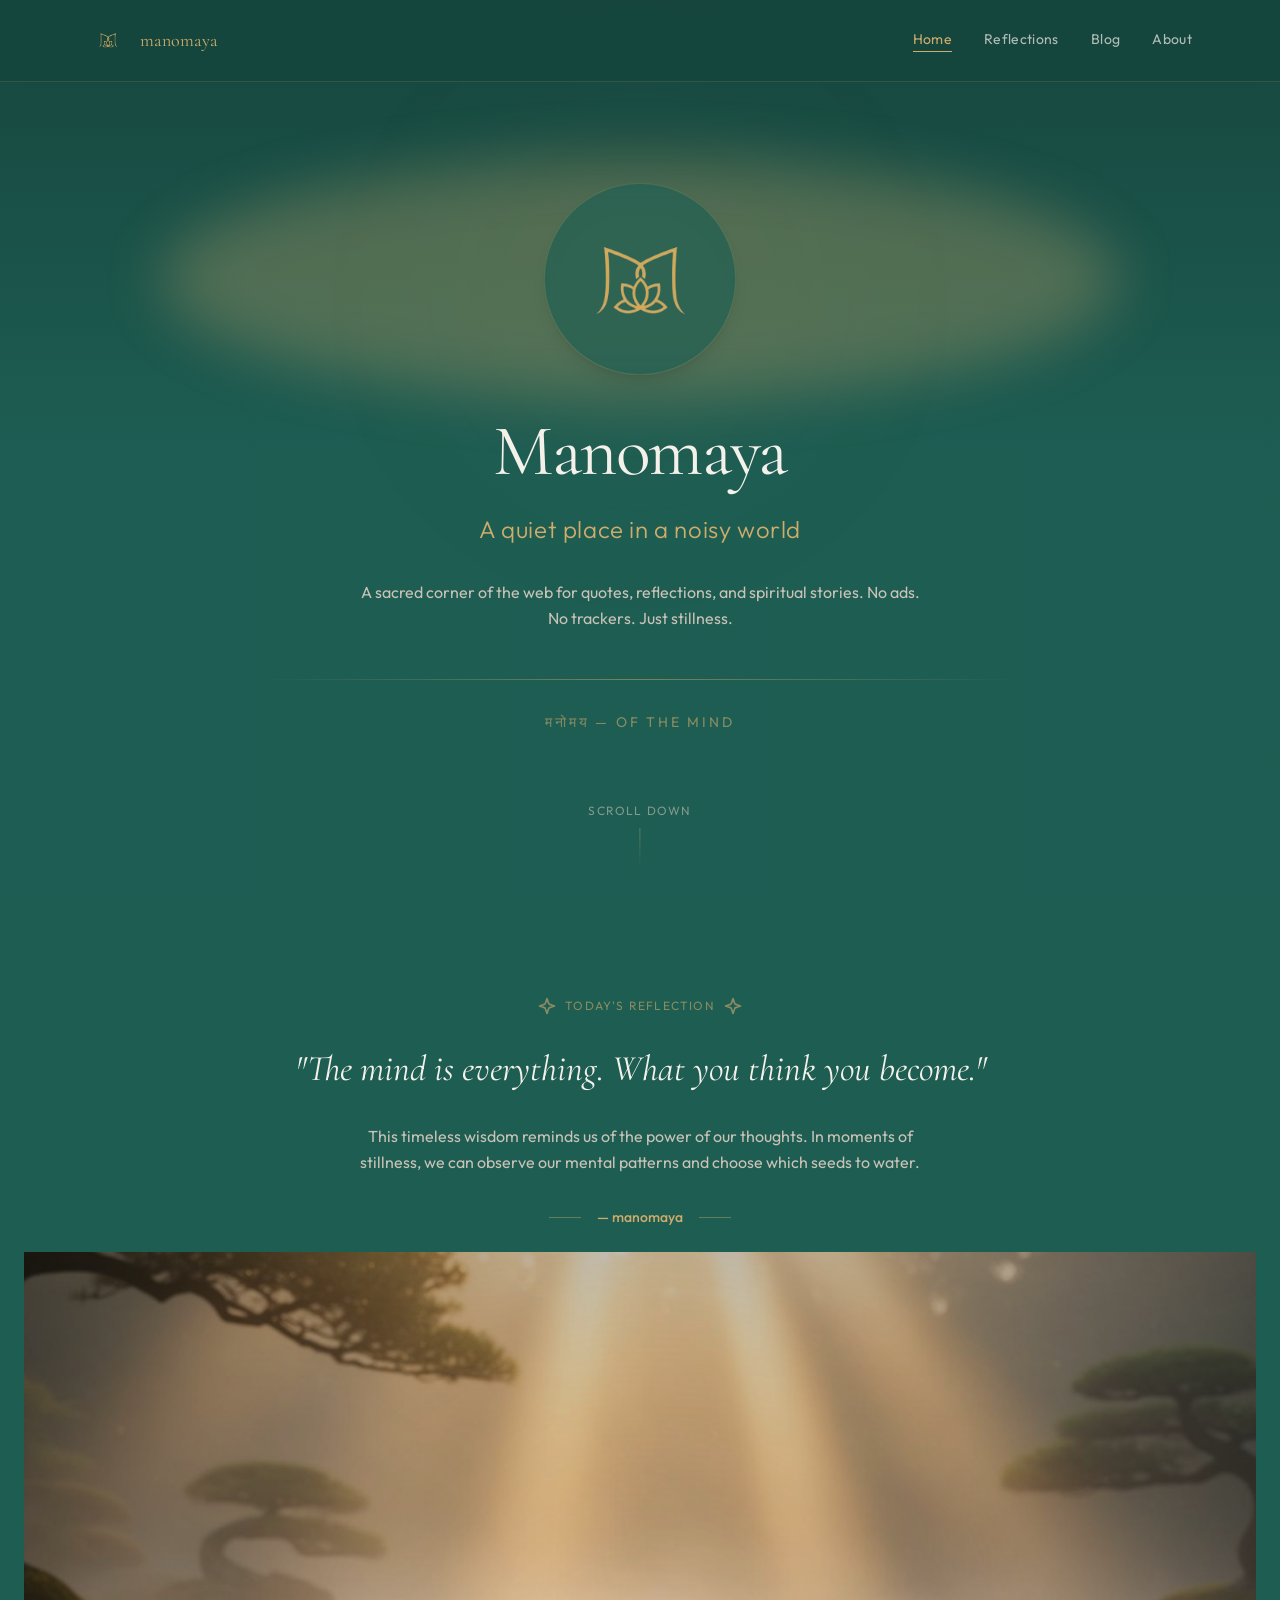
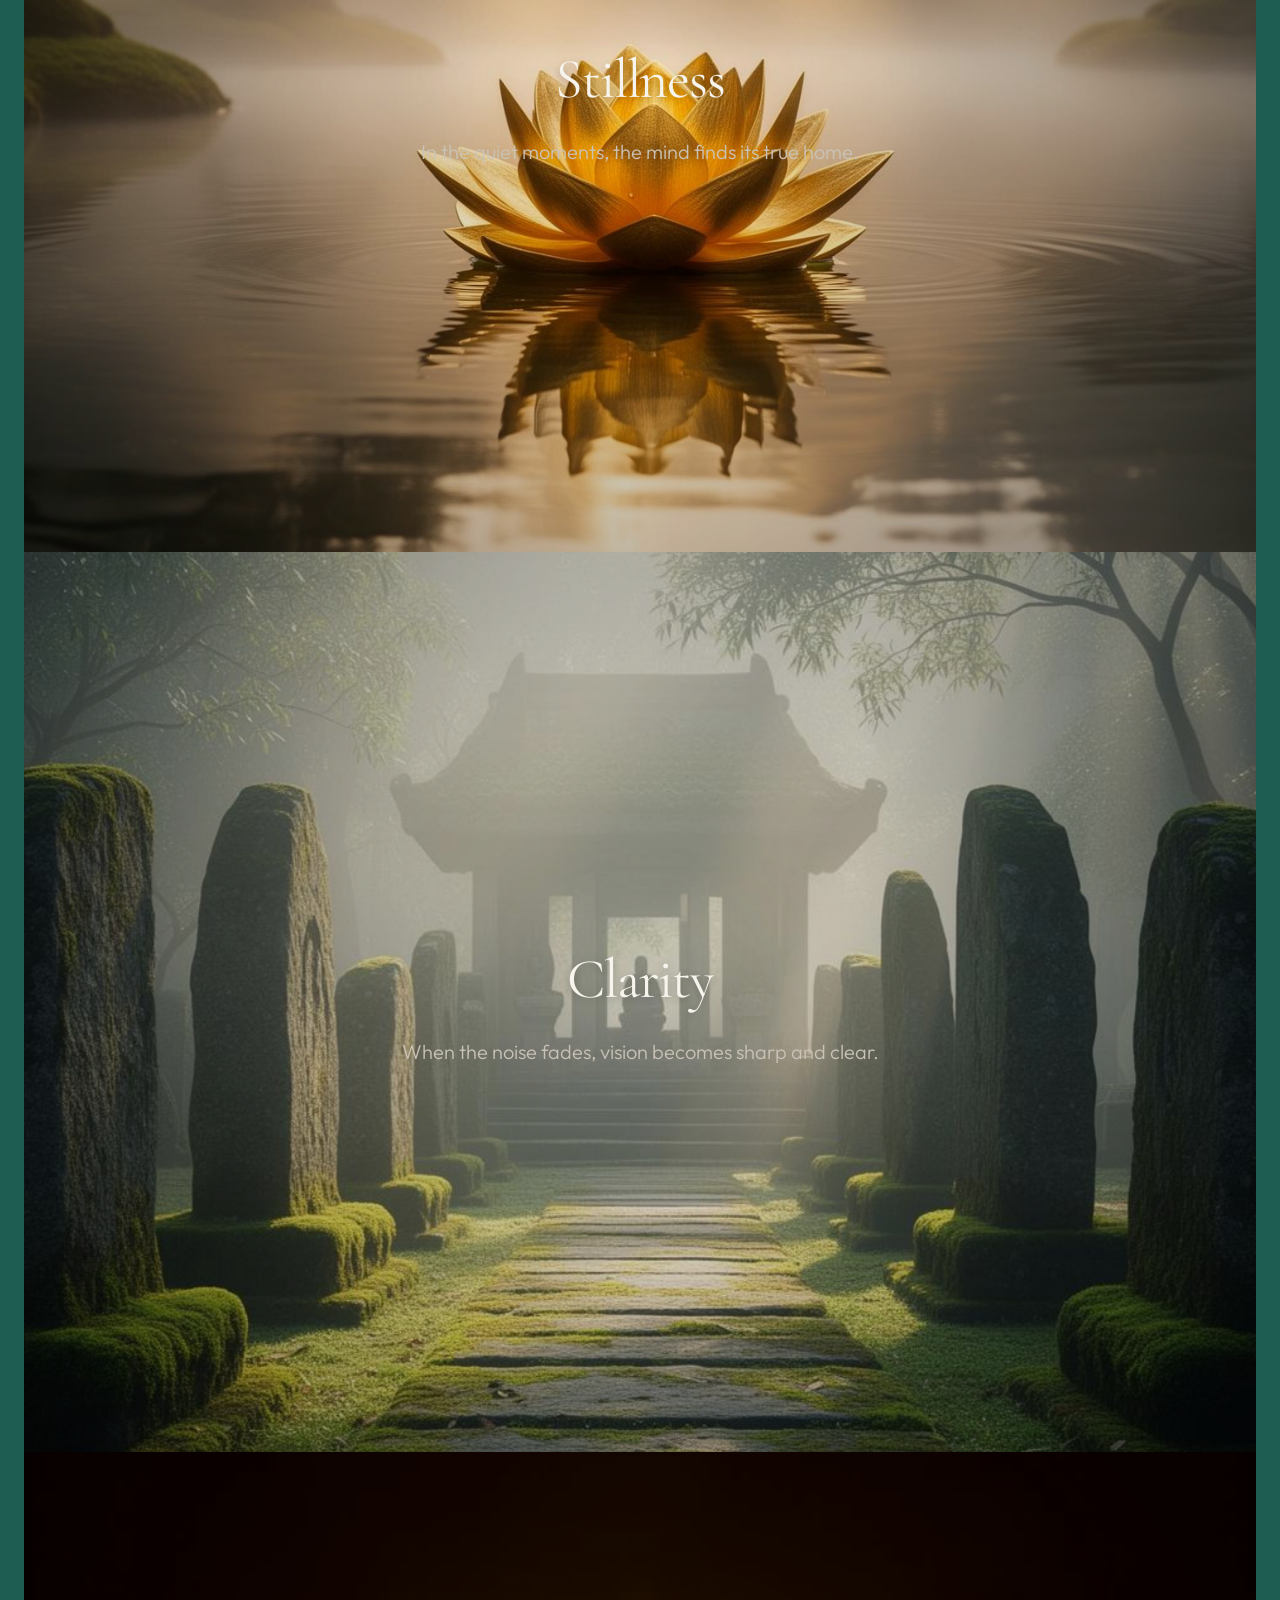
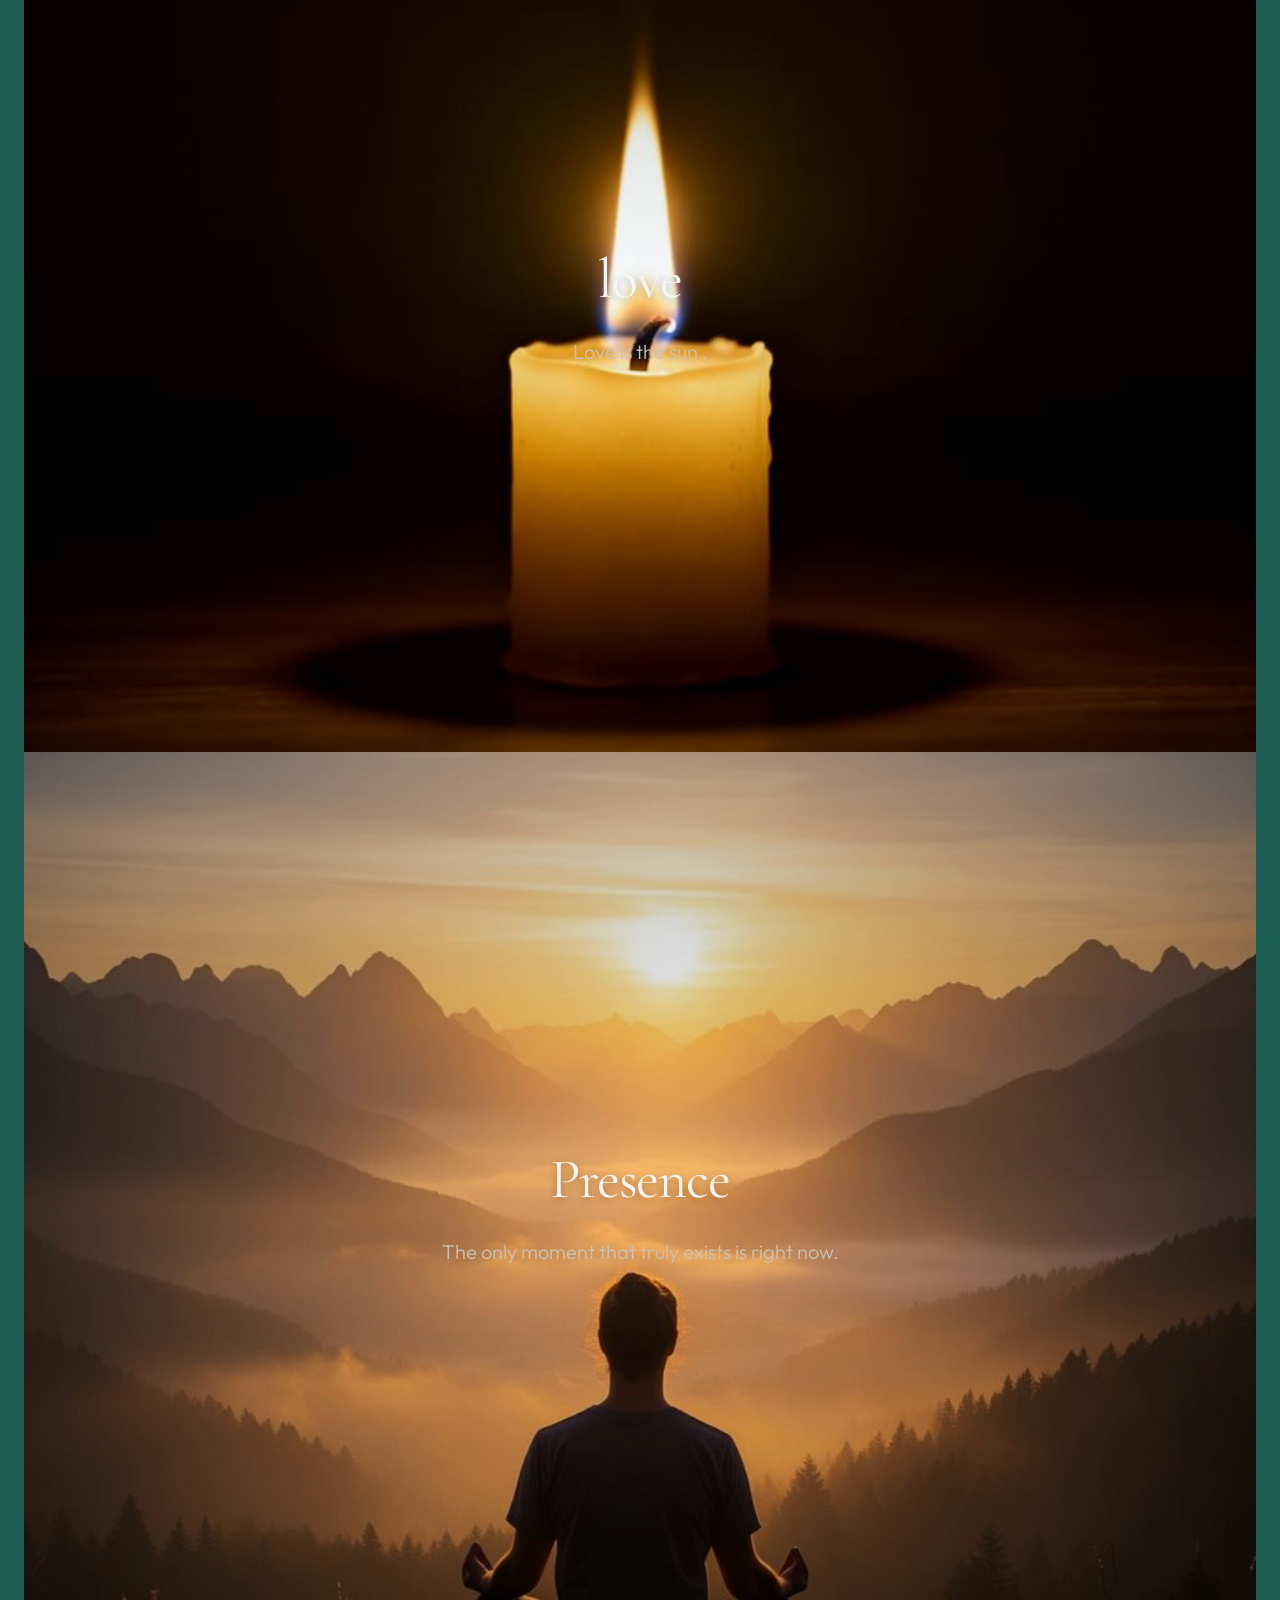
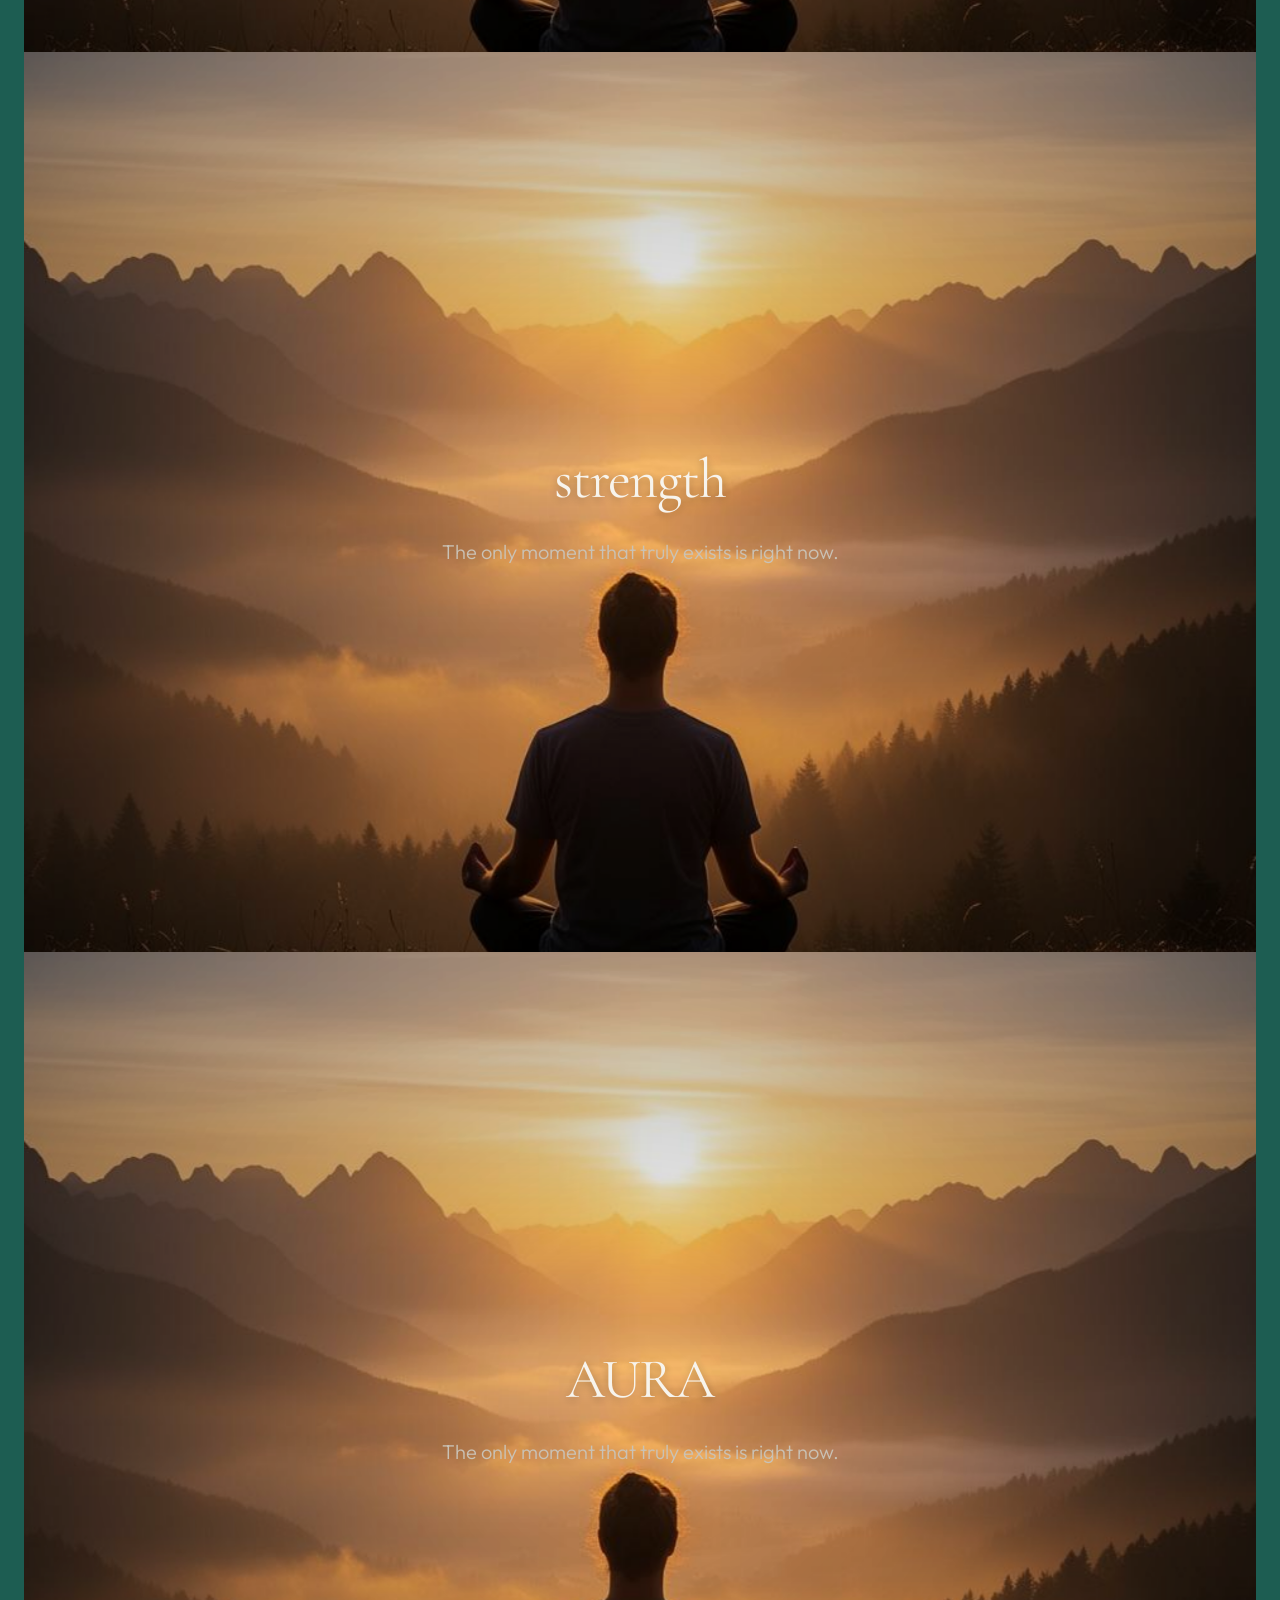
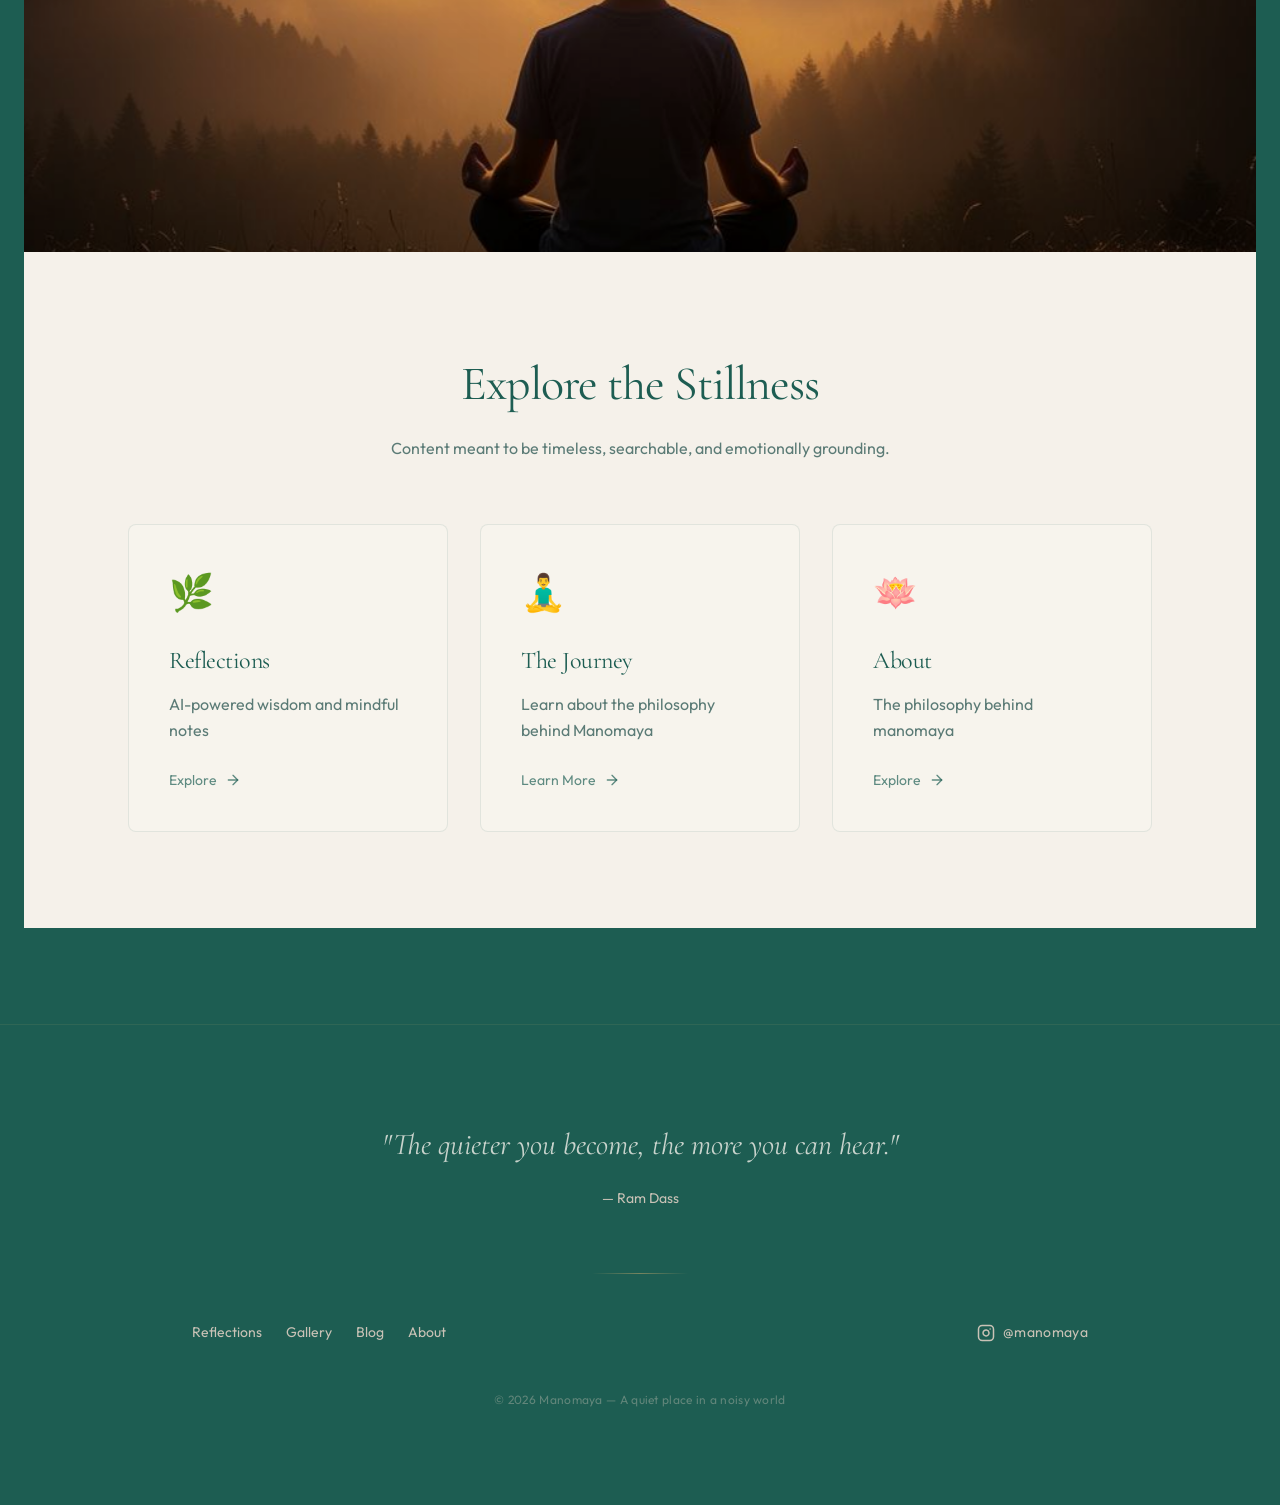
==== commit df239bb7: "SEO optimization, disabled Gallery, and fixed hero scroll overlap with tactile grain texture" ====
--- a/index.html
+++ b/index.html
@@ -40,7 +40,6 @@
             <div class="desktop-nav">
                 <a href="index.html" class="nav-link active">Home</a>
                 <a href="reflections.html" class="nav-link">Reflections</a>
-                <a href="gallery.html" class="nav-link">Gallery</a>
                 <a href="blog.html" class="nav-link">Blog</a>
                 <a href="about.html" class="nav-link">About</a>
             </div>
@@ -56,7 +55,6 @@
             <div class="mobile-nav-content">
                 <a href="index.html" class="mobile-nav-link active">Home</a>
                 <a href="reflections.html" class="mobile-nav-link">Reflections</a>
-                <a href="gallery.html" class="mobile-nav-link">Gallery</a>
                 <a href="blog.html" class="mobile-nav-link">Blog</a>
                 <a href="about.html" class="mobile-nav-link">About</a>
             </div>
@@ -93,7 +91,7 @@
 
             <div class="scroll-indicator fade-in" style="animation-delay: 1.8s">
                 <div class="scroll-bounce">
-                    <span class="scroll-text">Scroll</span>
+                    <span class="scroll-text">Scroll Down</span>
                     <div class="scroll-line"></div>
                 </div>
             </div>
@@ -149,14 +147,14 @@
                         </div>
                     </a>
 
-                    <!-- Card 2 -->
-                    <a href="gallery.html" class="feature-card-link scroll-anim stagger-2">
+                    <!-- Card 2 (Disabled Gallery replaced with About) -->
+                    <a href="about.html" class="feature-card-link scroll-anim stagger-2">
                         <div class="feature-card">
-                            <span class="feature-icon mb-6">🖼</span>
-                            <h3 class="feature-card-title mb-3">Gallery</h3>
-                            <p class="feature-card-desc mb-6">Visual meditations for quiet reflection</p>
+                            <span class="feature-icon mb-6">🧘‍♂️</span>
+                            <h3 class="feature-card-title mb-3">The Journey</h3>
+                            <p class="feature-card-desc mb-6">Learn about the philosophy behind Manomaya</p>
                             <span class="feature-card-action">
-                                Explore
+                                Learn More
                                 <svg xmlns="http://www.w3.org/2000/svg" width="16" height="16" viewBox="0 0 24 24" fill="none" stroke="currentColor" stroke-width="2" stroke-linecap="round" stroke-linejoin="round" class="arrow-icon"><path d="M5 12h14"/><path d="m12 5 7 7-7 7"/></svg>
                             </span>
                         </div>
--- a/style.css
+++ b/style.css
@@ -409,6 +409,8 @@
   bottom: 2rem;
   left: 50%;
   transform: translateX(-50%);
+  z-index: 5;
+  margin-top: 4rem; /* Ensure space below Sanskrit text */
 }
 
 .scroll-bounce {
@@ -1369,6 +1371,19 @@
   border-color: var(--gold);
 }
 
+/* Texture Overlay */
+body::before {
+  content: "";
+  position: fixed;
+  inset: 0;
+  width: 100%;
+  height: 100%;
+  background-image: url('https://www.transparenttextures.com/patterns/felt.png');
+  opacity: 0.03;
+  pointer-events: none;
+  z-index: 9999;
+}
+
 @media (max-width: 768px) {
   .reflection-stack-card {
     padding: 1.5rem;
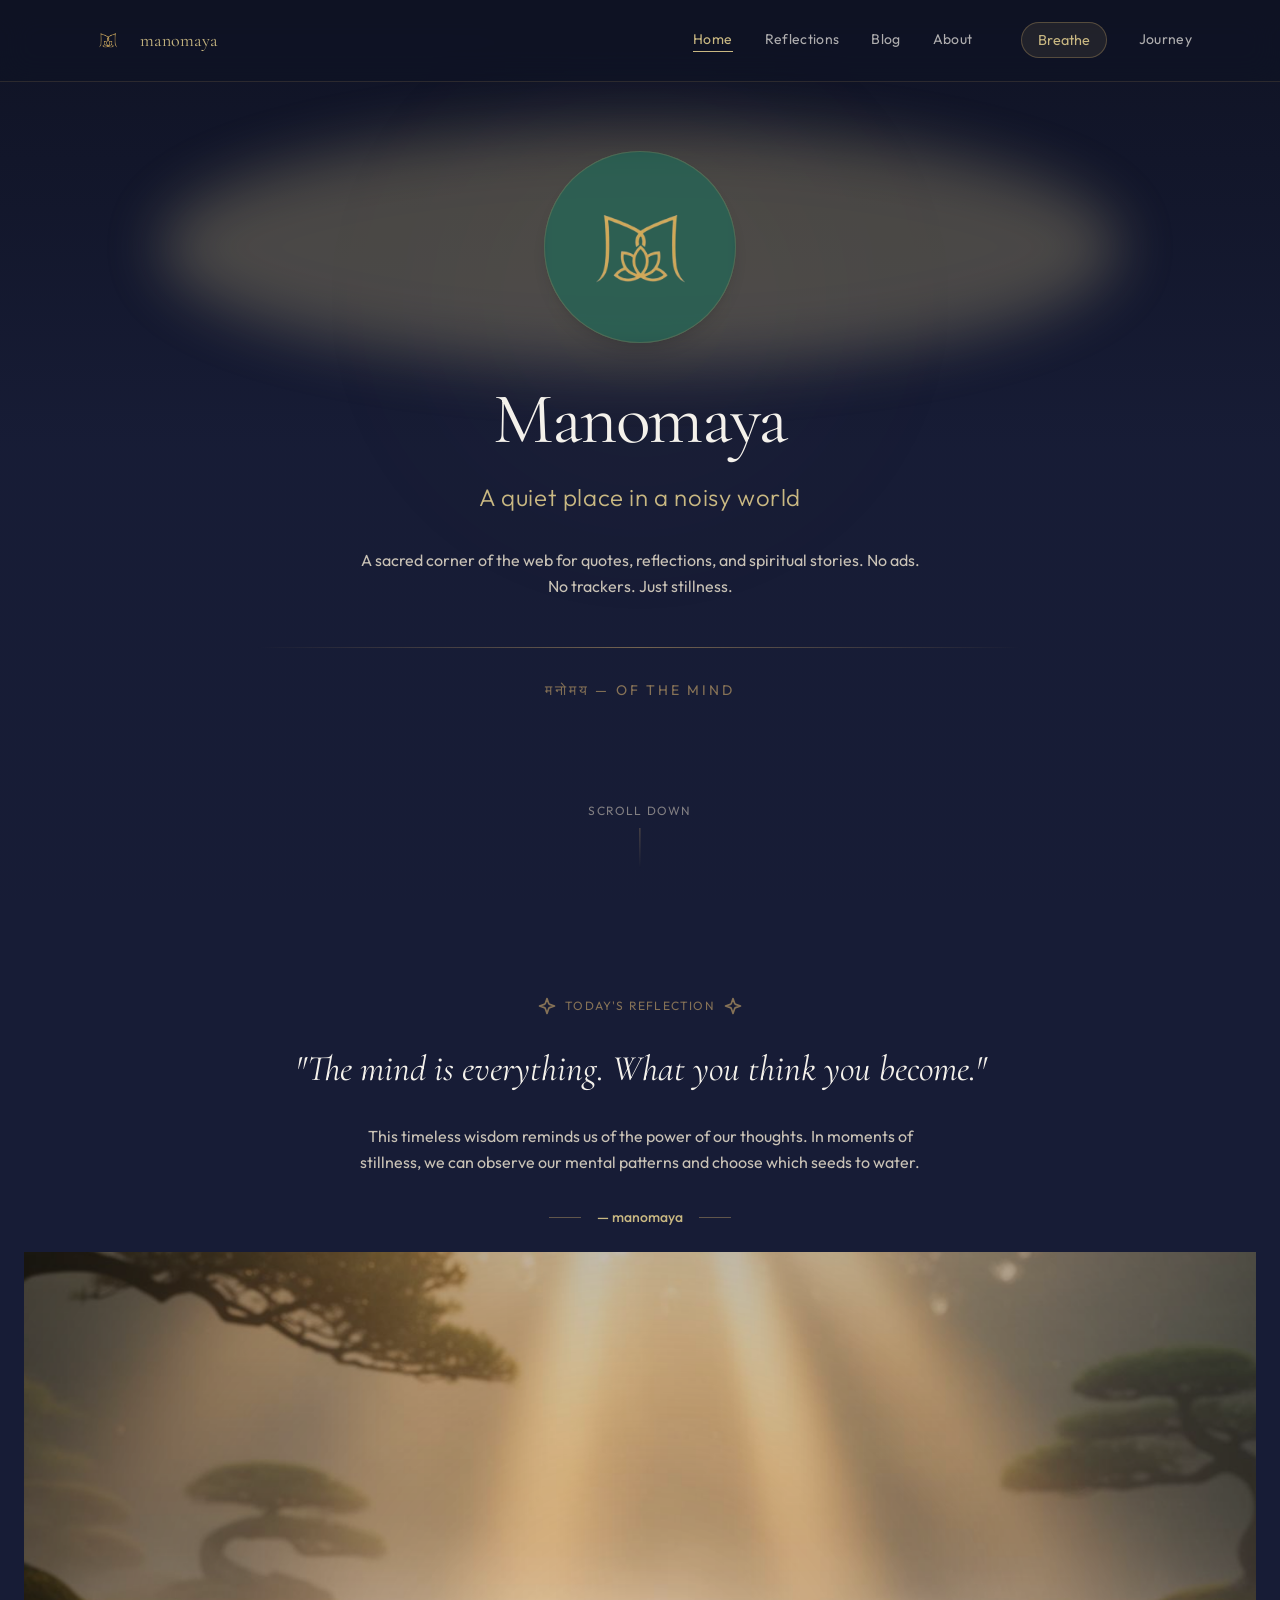
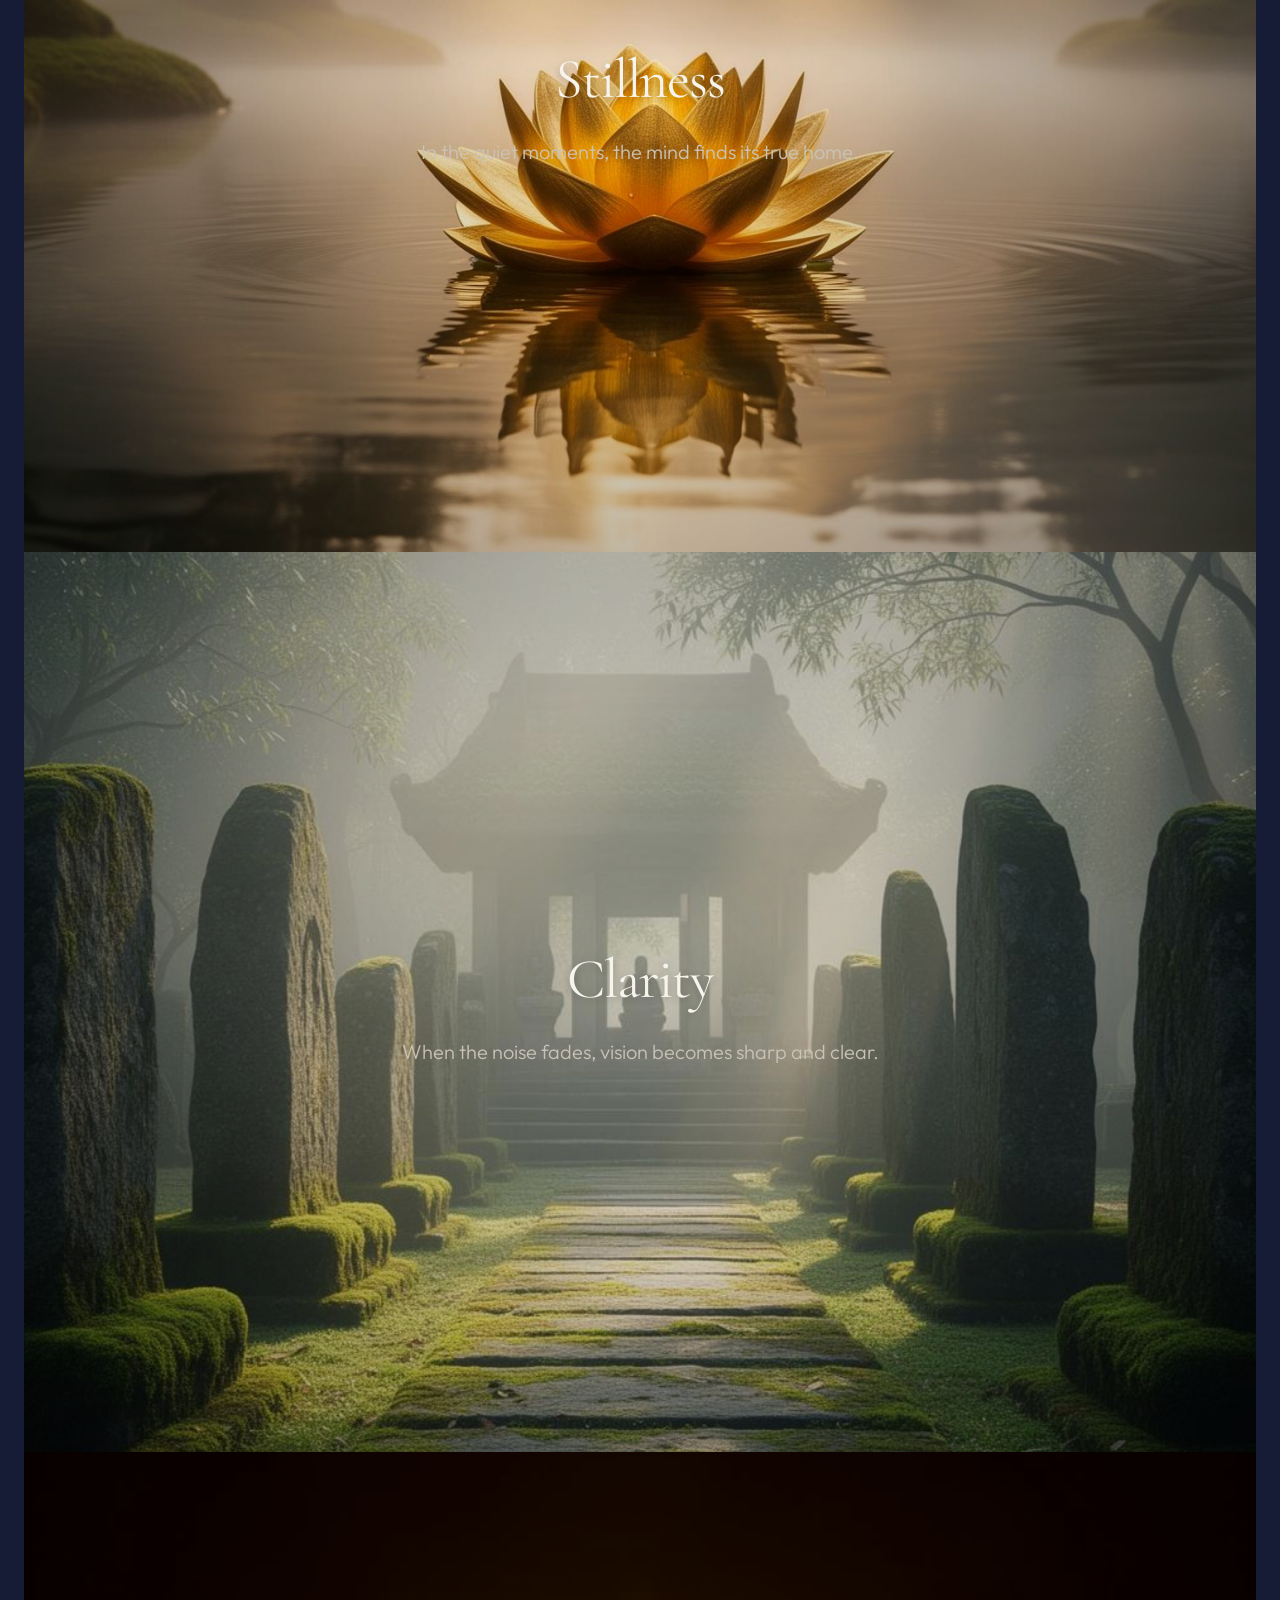
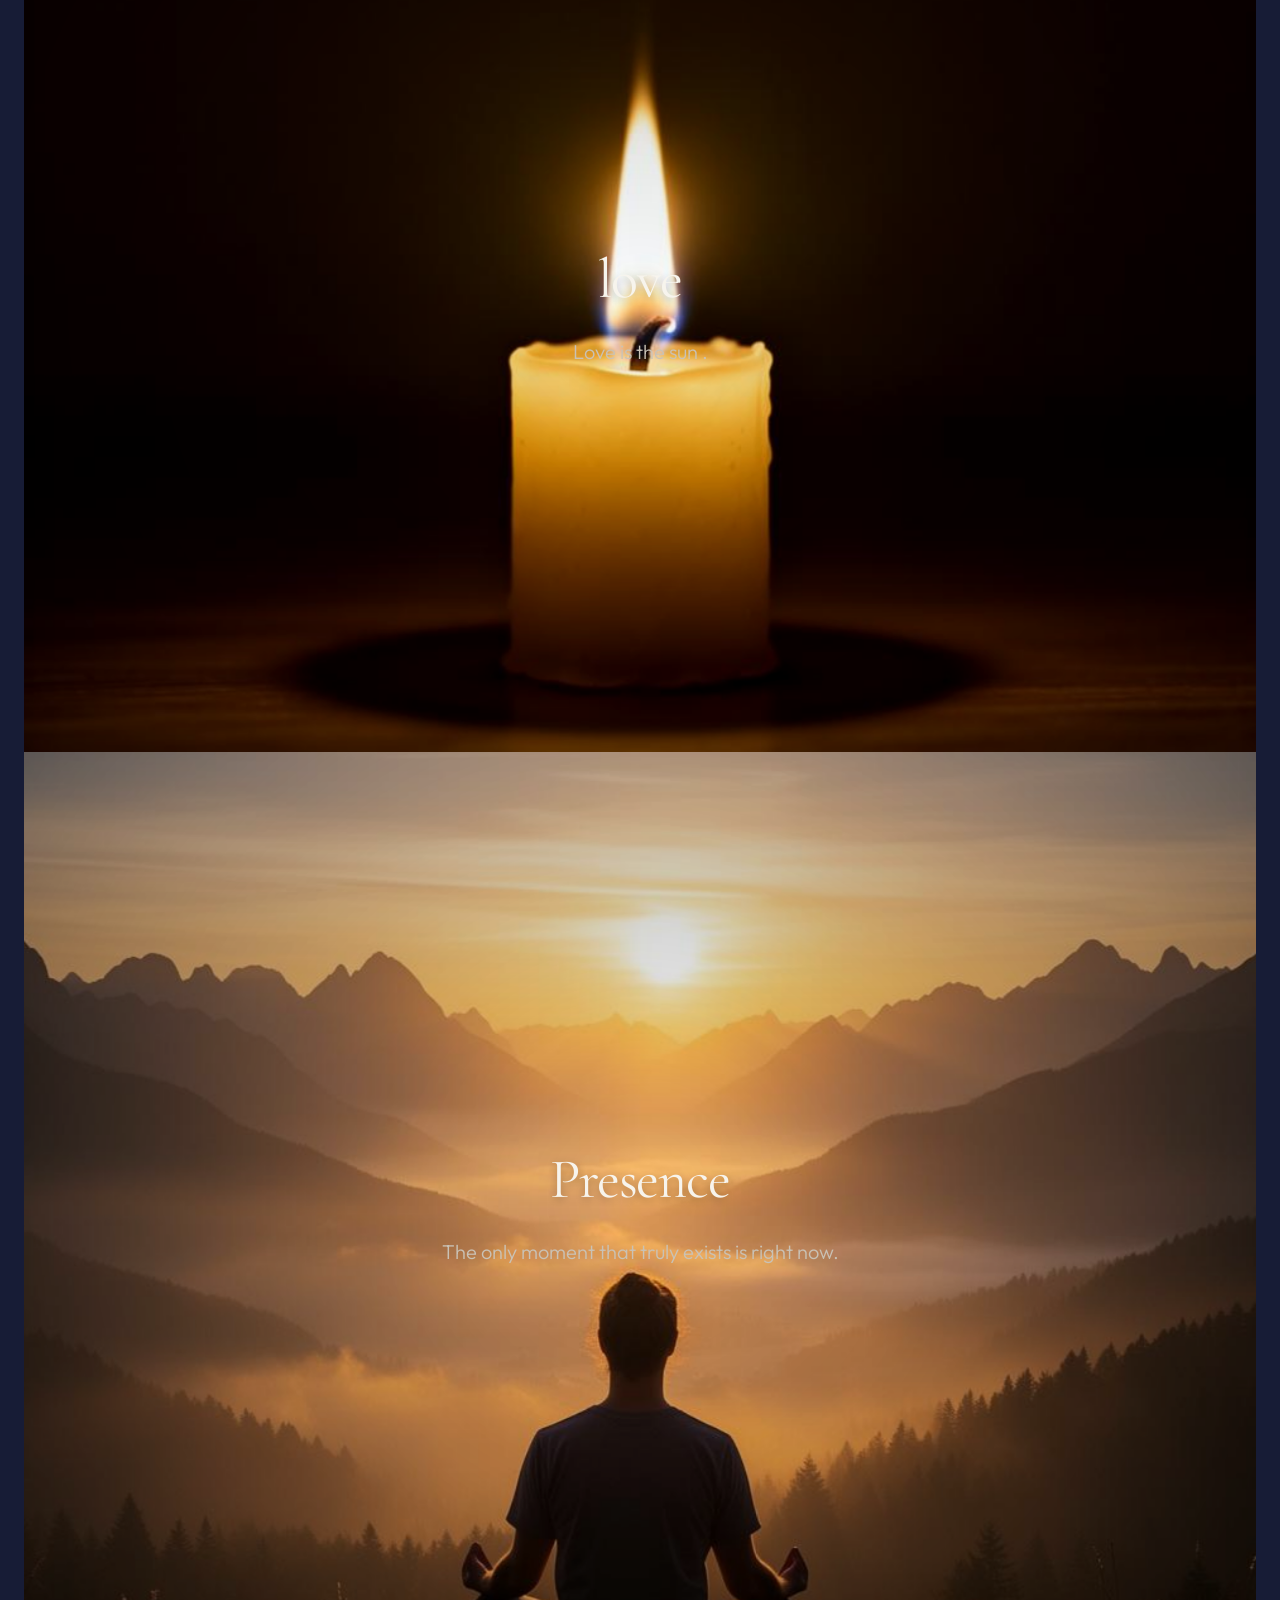
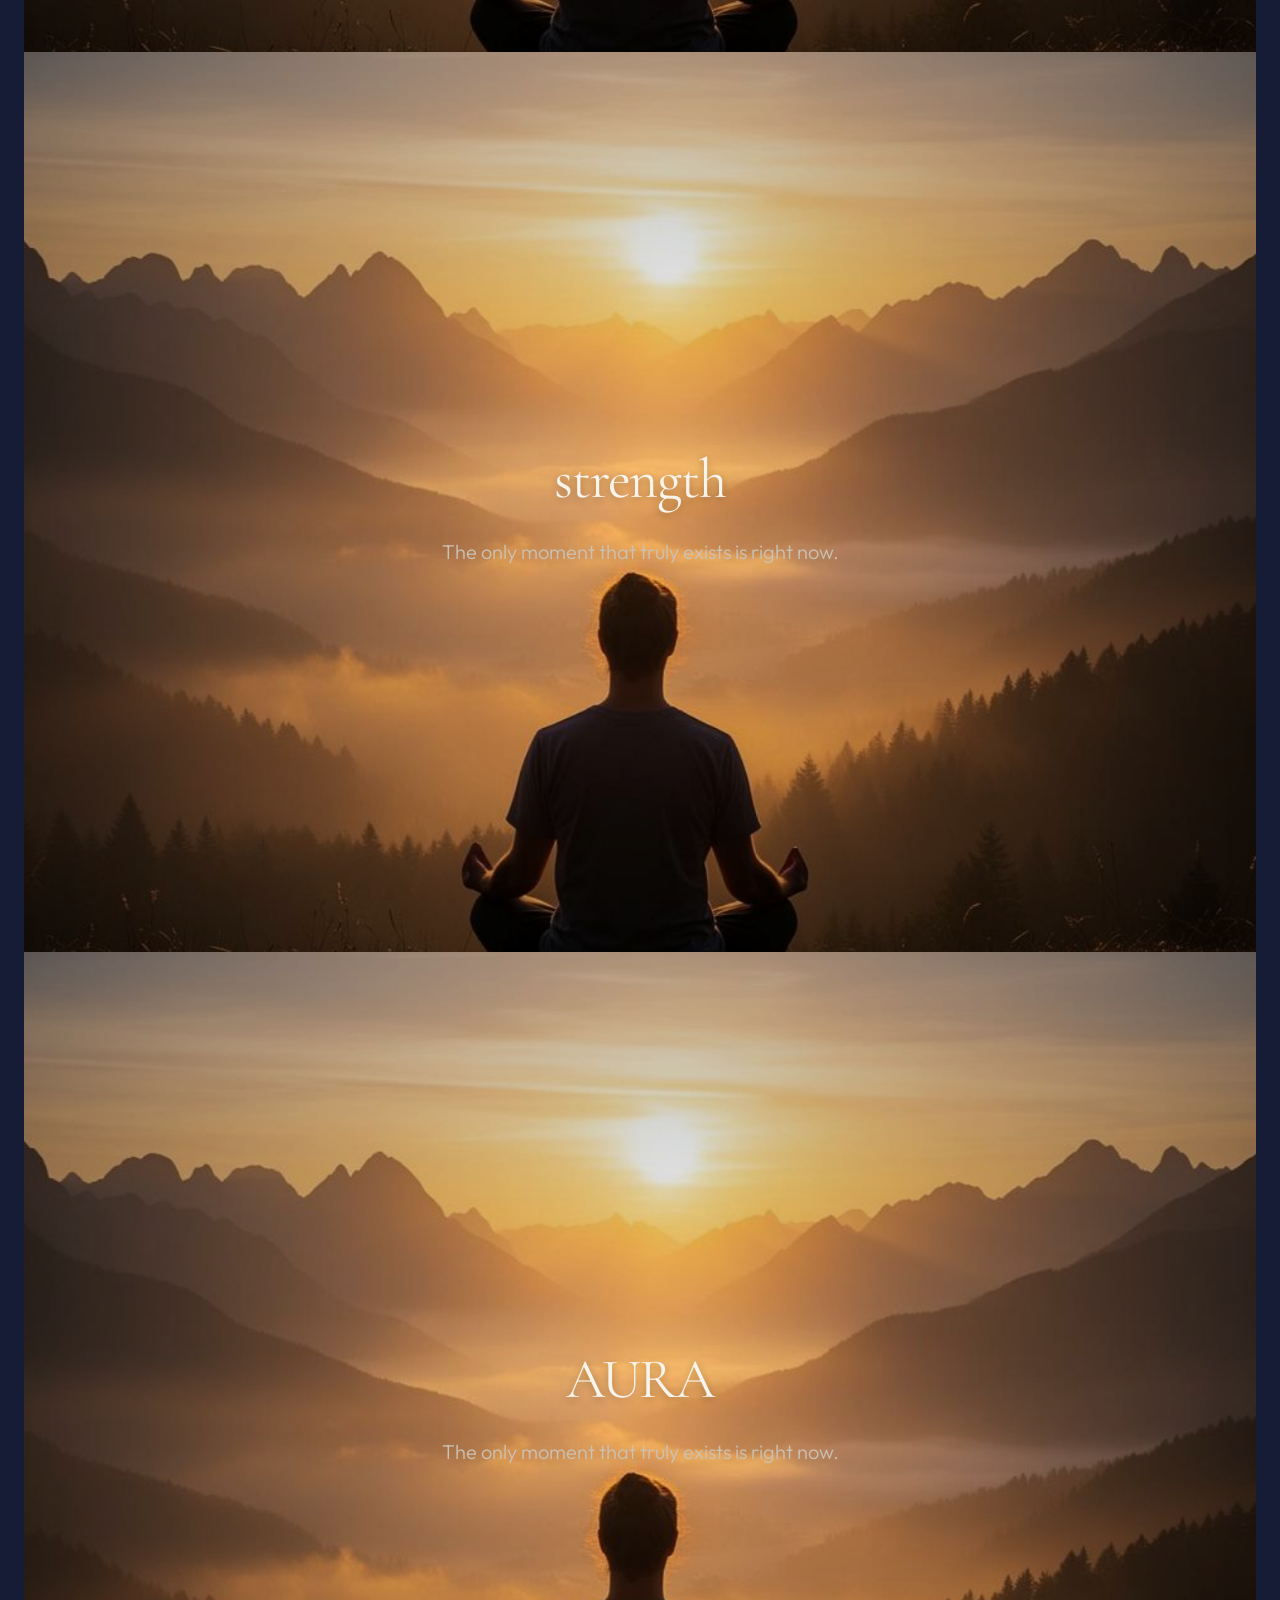
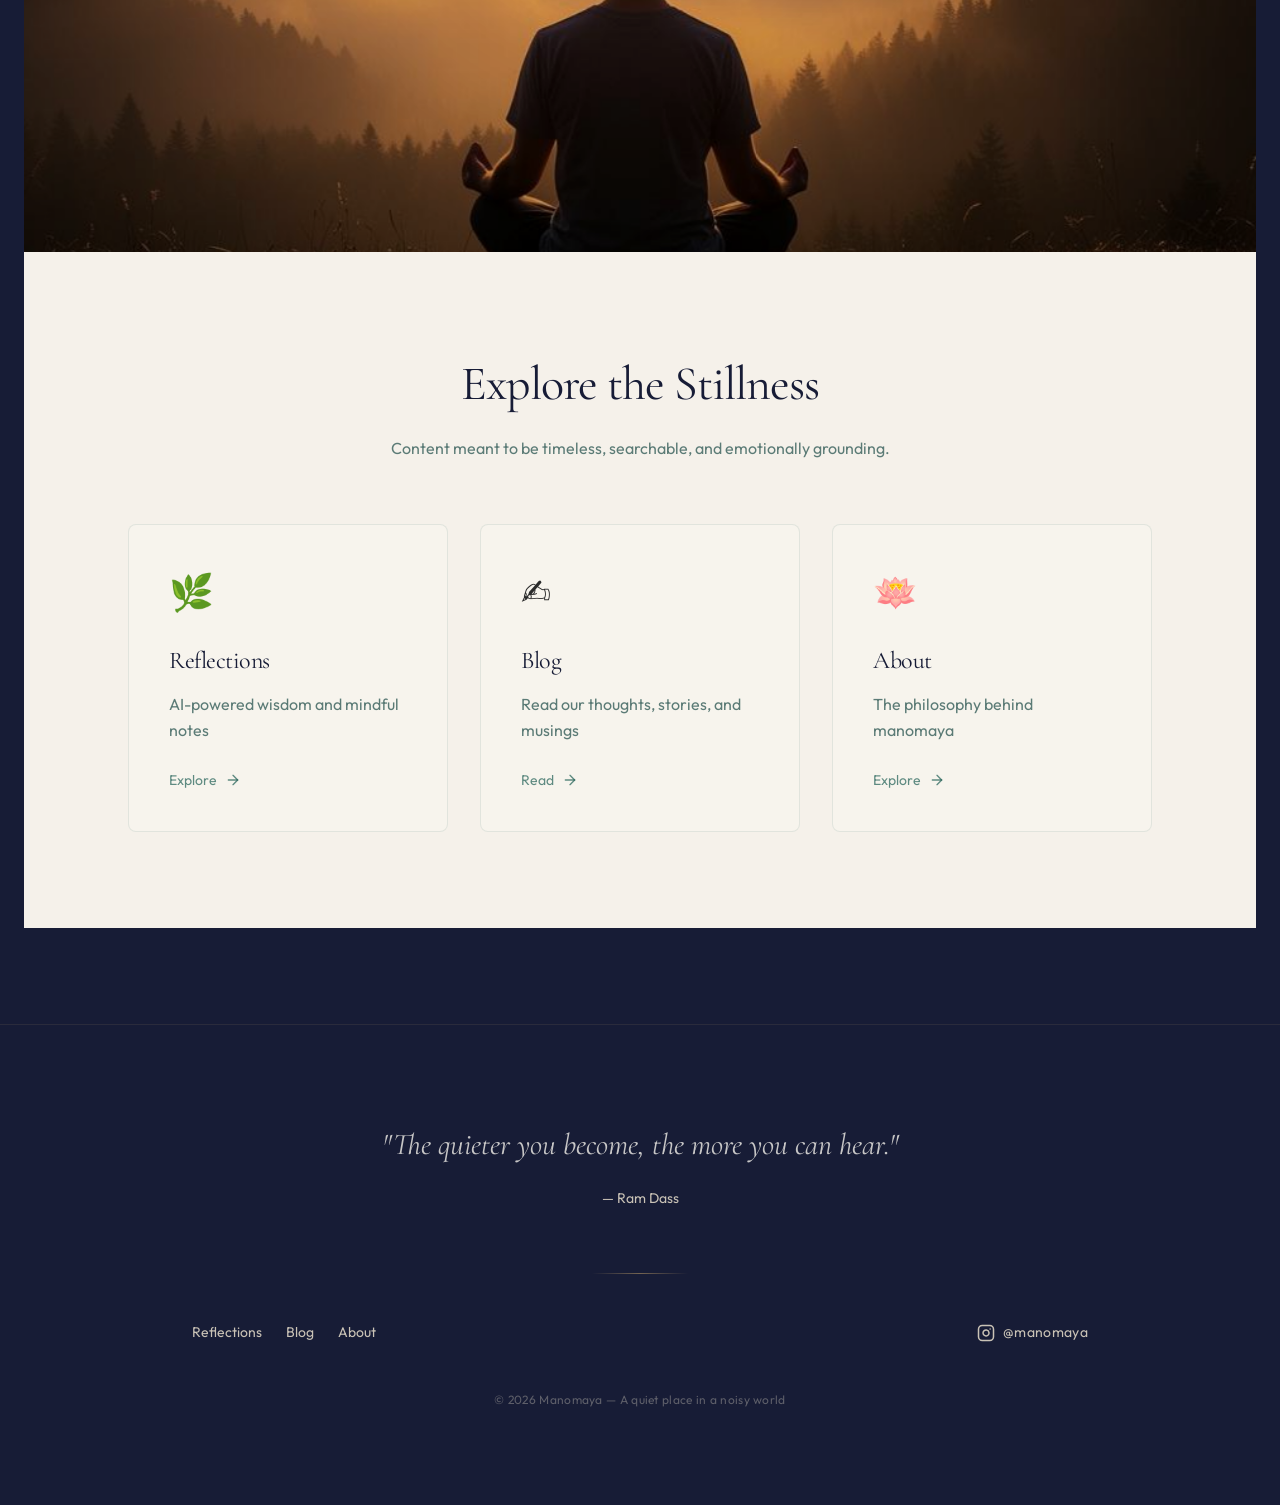
==== commit 9ad60c31: "Implemented premium features: Breathwork Widget, Local Saved Wisdom (My Journey), and Time-of-Day Dy" ====
--- a/index.html
+++ b/index.html
@@ -147,14 +147,14 @@
                         </div>
                     </a>
 
-                    <!-- Card 2 (Disabled Gallery replaced with About) -->
-                    <a href="about.html" class="feature-card-link scroll-anim stagger-2">
+                    <!-- Card 2 -->
+                    <a href="blog.html" class="feature-card-link scroll-anim stagger-2">
                         <div class="feature-card">
-                            <span class="feature-icon mb-6">🧘‍♂️</span>
-                            <h3 class="feature-card-title mb-3">The Journey</h3>
-                            <p class="feature-card-desc mb-6">Learn about the philosophy behind Manomaya</p>
+                            <span class="feature-icon mb-6">✍️</span>
+                            <h3 class="feature-card-title mb-3">Blog</h3>
+                            <p class="feature-card-desc mb-6">Read our thoughts, stories, and musings</p>
                             <span class="feature-card-action">
-                                Learn More
+                                Read
                                 <svg xmlns="http://www.w3.org/2000/svg" width="16" height="16" viewBox="0 0 24 24" fill="none" stroke="currentColor" stroke-width="2" stroke-linecap="round" stroke-linejoin="round" class="arrow-icon"><path d="M5 12h14"/><path d="m12 5 7 7-7 7"/></svg>
                             </span>
                         </div>
@@ -190,7 +190,6 @@
             <div class="footer-links-section scroll-anim flex-between mb-12">
                 <div class="footer-nav">
                     <a href="reflections.html" class="footer-link">Reflections</a>
-                    <a href="gallery.html" class="footer-link">Gallery</a>
                     <a href="blog.html" class="footer-link">Blog</a>
                     <a href="about.html" class="footer-link">About</a>
                 </div>
--- a/style.css
+++ b/style.css
@@ -27,6 +27,31 @@
   --glass-bg: hsla(170, 52%, 18%, 0.7);
   --glass-border: hsla(38, 52%, 62%, 0.15);
   --glass-blur: 16px;
+}
+
+/* Dynamic Themes */
+body.theme-morning {
+  --teal-deep: hsl(35, 35%, 28%);
+  --teal-darker: hsl(35, 35%, 20%);
+  --background: hsl(35, 35%, 28%);
+  --gold: hsl(25, 55%, 65%);
+  --glass-bg: hsla(35, 35%, 20%, 0.7);
+}
+
+body.theme-evening {
+  --teal-deep: hsl(200, 45%, 22%);
+  --teal-darker: hsl(200, 45%, 16%);
+  --background: hsl(200, 45%, 22%);
+  --gold: hsl(38, 52%, 60%);
+  --glass-bg: hsla(200, 45%, 16%, 0.7);
+}
+
+body.theme-night {
+  --teal-deep: hsl(230, 40%, 15%);
+  --teal-darker: hsl(230, 40%, 10%);
+  --background: hsl(230, 40%, 15%);
+  --gold: hsl(45, 40%, 65%);
+  --glass-bg: hsla(230, 40%, 10%, 0.7);
 }
 
 * {
@@ -277,11 +302,12 @@
 /* Hero Section */
 .hero {
   min-height: 100vh;
+  min-height: 100dvh;
   display: flex;
   flex-direction: column;
   align-items: center;
   justify-content: center;
-  padding: 5rem 1.5rem 4rem;
+  padding: 5rem 1.5rem 8rem; /* Increased bottom padding to prevent scroll overlap */
   position: relative;
   overflow: hidden;
 }
@@ -660,7 +686,175 @@
   margin-top: 3rem;
 }
 
+/* Utility Classes */
+.mx-auto { margin-left: auto; margin-right: auto; }
+.text-center { text-align: center; }
+
+/* Margins */
+.mb-3 { margin-bottom: 0.75rem; }
+.mb-4 { margin-bottom: 1rem; }
+.mb-6 { margin-bottom: 1.5rem; }
+.mb-8 { margin-bottom: 2rem; }
+.mb-10 { margin-bottom: 2.5rem; }
+.mb-12 { margin-bottom: 3rem; }
+.mb-16 { margin-bottom: 4rem; }
+
+/* Padding */
+.py-12 { padding-top: 3rem; padding-bottom: 3rem; }
+.py-20 { padding-top: 5rem; padding-bottom: 5rem; }
+.py-24 { padding-top: 6rem; padding-bottom: 6rem; }
+.pt-32 { padding-top: 8rem; }
+.pb-12 { padding-bottom: 3rem; }
+.pb-20 { padding-bottom: 5rem; }
+.px-6 { padding-left: 1.5rem; padding-right: 1.5rem; }
+
+/* Max Widths */
+.max-w-3xl { max-width: 48rem; }
+.max-w-4xl { max-width: 56rem; }
+.max-w-5xl { max-width: 64rem; }
+
+/* Flex & Grid Adjustments */
+.gap-8 { gap: 2rem; }
+.space-y-3 > * + * { margin-top: 0.75rem; }
+.space-y-4 > * + * { margin-top: 1rem; }
+.space-y-6 > * + * { margin-top: 1.5rem; }
+.space-y-8 > * + * { margin-top: 2rem; }
+
+/* Text alignments & sizing */
+.text-sm { font-size: 0.875rem; }
+.text-lg { font-size: 1.125rem; }
+.text-xl { font-size: 1.25rem; }
+.text-2xl { font-size: 1.5rem; }
+.text-4xl { font-size: 2.25rem; }
+@media (min-width: 768px) {
+  .md-text-6xl { font-size: 3.75rem; }
+}
+
+/* Breathwork Widget */
+.breathwork-modal {
+  position: fixed;
+  inset: 0;
+  background-color: var(--teal-darker);
+  z-index: 10000;
+  display: flex;
+  flex-direction: column;
+  align-items: center;
+  justify-content: center;
+  opacity: 0;
+  pointer-events: none;
+  transition: opacity 1s ease;
+}
+
+.breathwork-modal.active {
+  opacity: 1;
+  pointer-events: auto;
+}
+
+.breathwork-close {
+  position: absolute;
+  top: 2rem;
+  right: 2rem;
+  background: none;
+  border: none;
+  color: var(--gold);
+  font-size: 2rem;
+  cursor: pointer;
+  opacity: 0.7;
+  transition: opacity 0.3s ease;
+}
+
+.breathwork-close:hover {
+  opacity: 1;
+}
+
+.breathe-container {
+  position: relative;
+  width: 300px;
+  height: 300px;
+  display: flex;
+  align-items: center;
+  justify-content: center;
+}
+
+.breathe-circle {
+  position: absolute;
+  width: 100px;
+  height: 100px;
+  border-radius: 50%;
+  background: radial-gradient(circle, hsla(38, 52%, 62%, 0.4) 0%, transparent 70%);
+  filter: blur(10px);
+  transform: scale(1);
+  transition: transform 4s linear;
+}
+
+.breathe-circle.inhale { transform: scale(3); }
+.breathe-circle.hold { transition: transform 0s; }
+.breathe-circle.exhale { transform: scale(1); }
+
+.breathe-text {
+  position: relative;
+  z-index: 10;
+  font-family: var(--font-serif);
+  font-size: 2rem;
+  color: var(--cream);
+  letter-spacing: 0.1em;
+  opacity: 0.8;
+  transition: opacity 0.5s ease;
+}
+
+.nav-breathe-btn {
+  background: hsla(38, 52%, 62%, 0.1);
+  border: 1px solid var(--border-gold-30);
+  color: var(--gold);
+  padding: 0.5rem 1rem;
+  border-radius: 2rem;
+  font-family: var(--font-sans);
+  font-size: 0.9rem;
+  cursor: pointer;
+  transition: all 0.3s ease;
+  margin-left: 1rem;
+}
+
+.nav-breathe-btn:hover {
+  background: hsla(38, 52%, 62%, 0.2);
+  transform: translateY(-2px);
+}
+
+@media (max-width: 768px) {
+  .nav-breathe-btn {
+    margin-left: 0;
+    margin-top: 1rem;
+    align-self: flex-start;
+  }
+}
+
+.save-btn {
+  background: none;
+  border: none;
+  color: var(--muted-foreground);
+  cursor: pointer;
+  transition: all 0.3s ease;
+  display: flex;
+  align-items: center;
+  gap: 0.5rem;
+  font-family: var(--font-sans);
+  font-size: 0.9rem;
+}
+
+.save-btn:hover {
+  color: var(--gold);
+}
+
+.save-btn.saved {
+  color: var(--gold);
+}
+
+.save-btn.saved svg {
+  fill: var(--gold);
+}
+
 /* Animations */
+
 .fade-in {
   opacity: 0;
   animation: fadeIn 1s ease-out forwards;
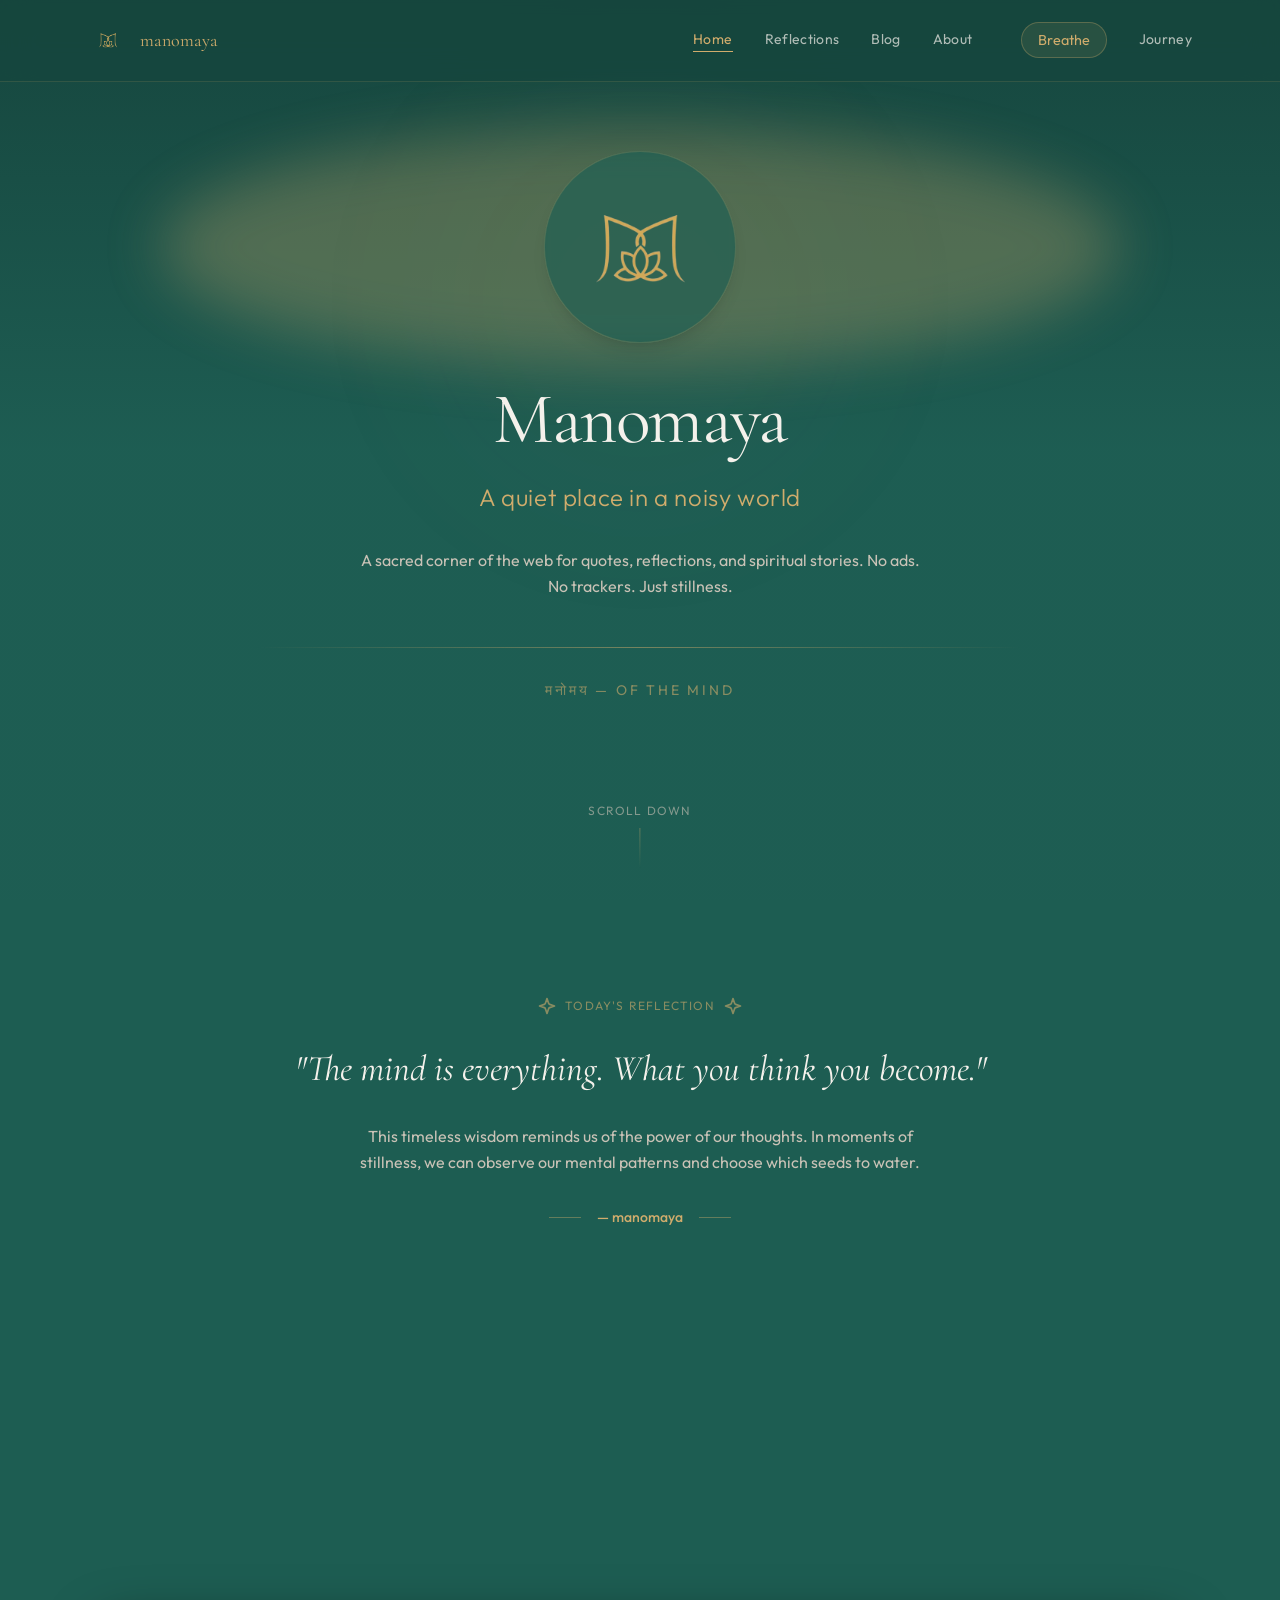
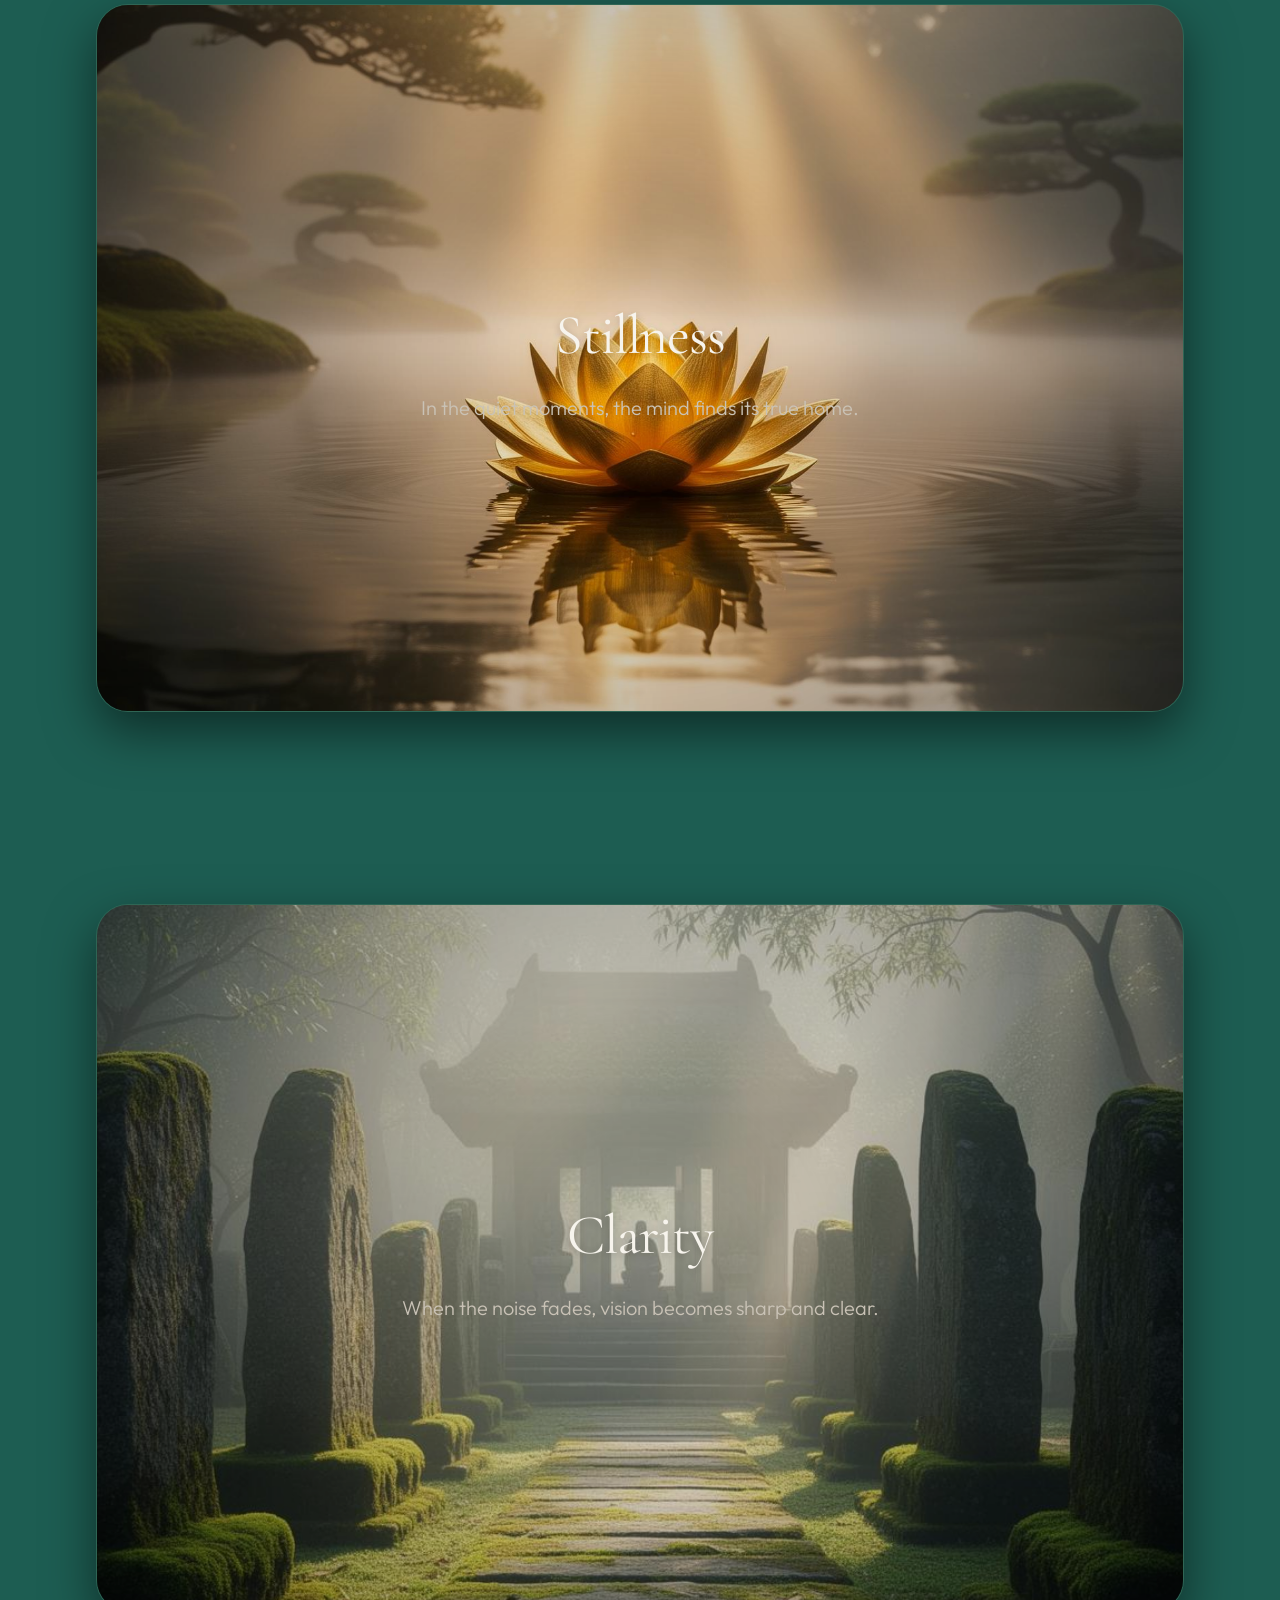
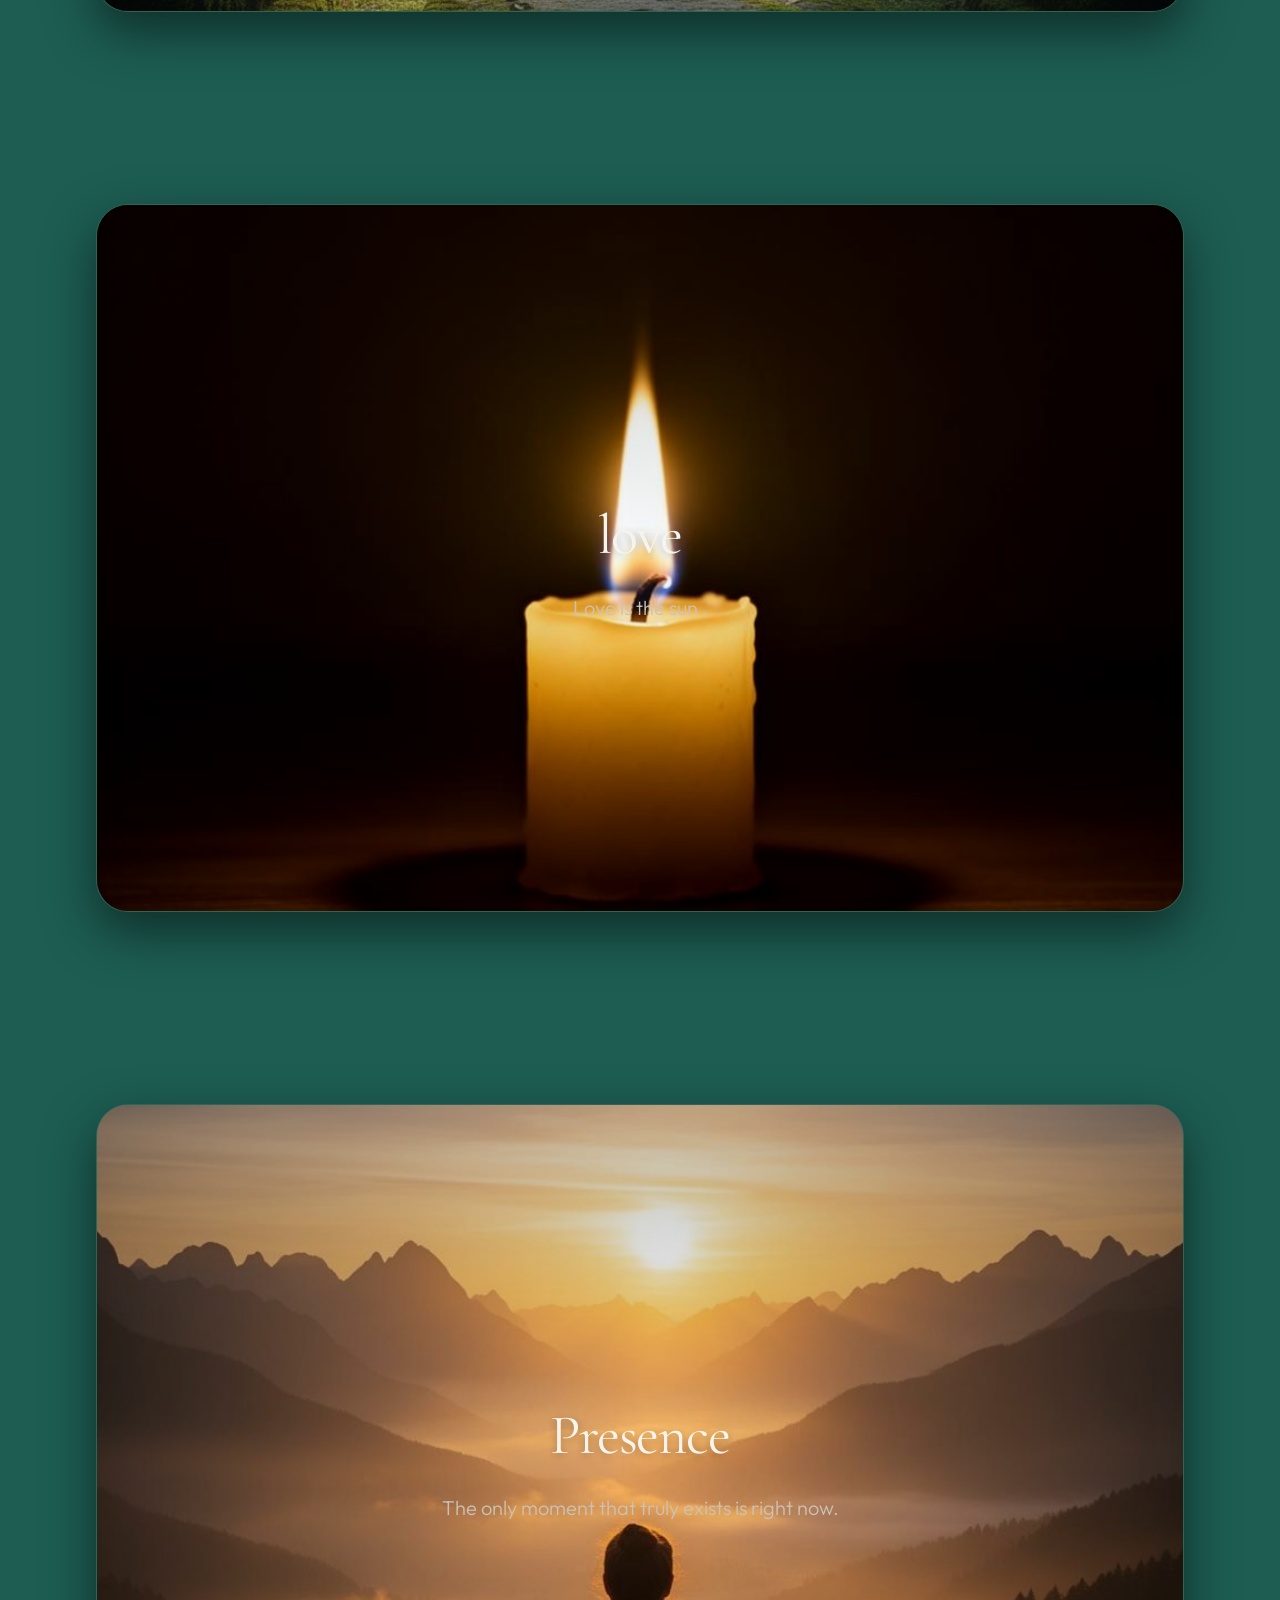
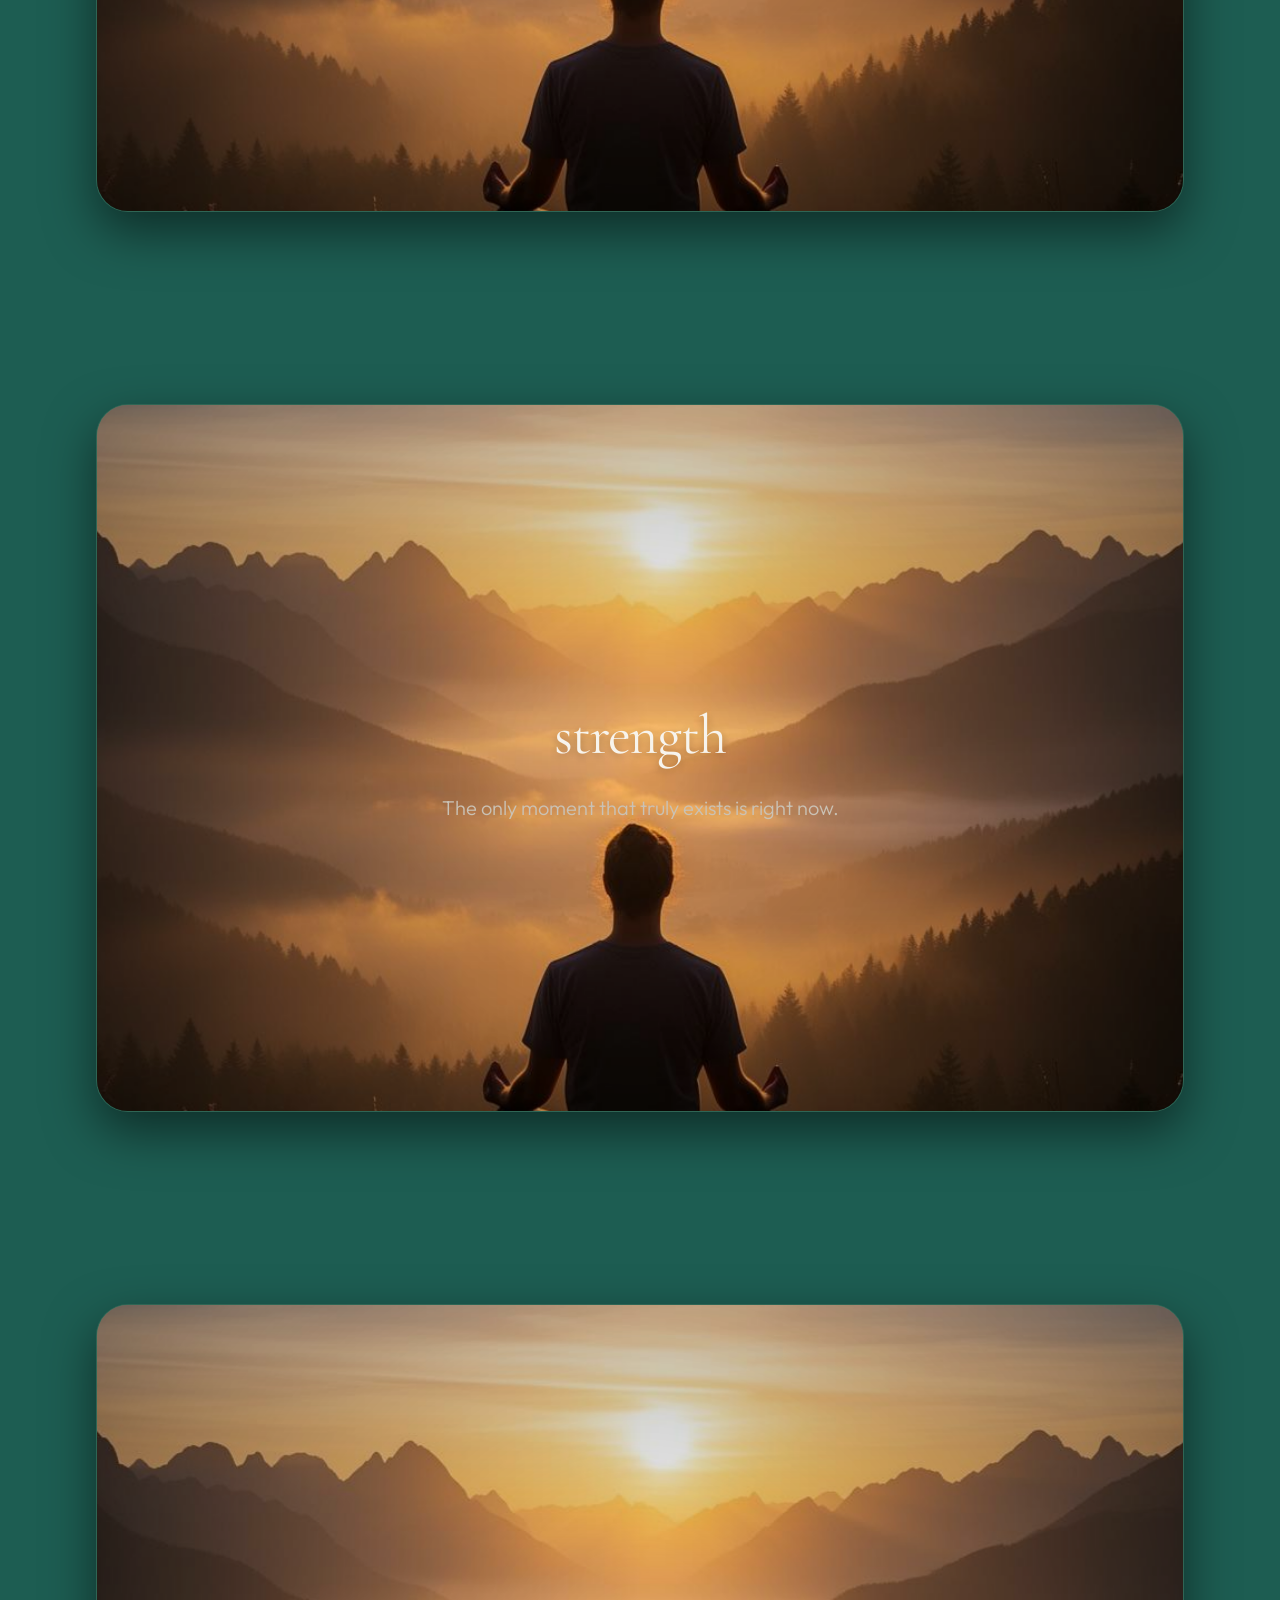
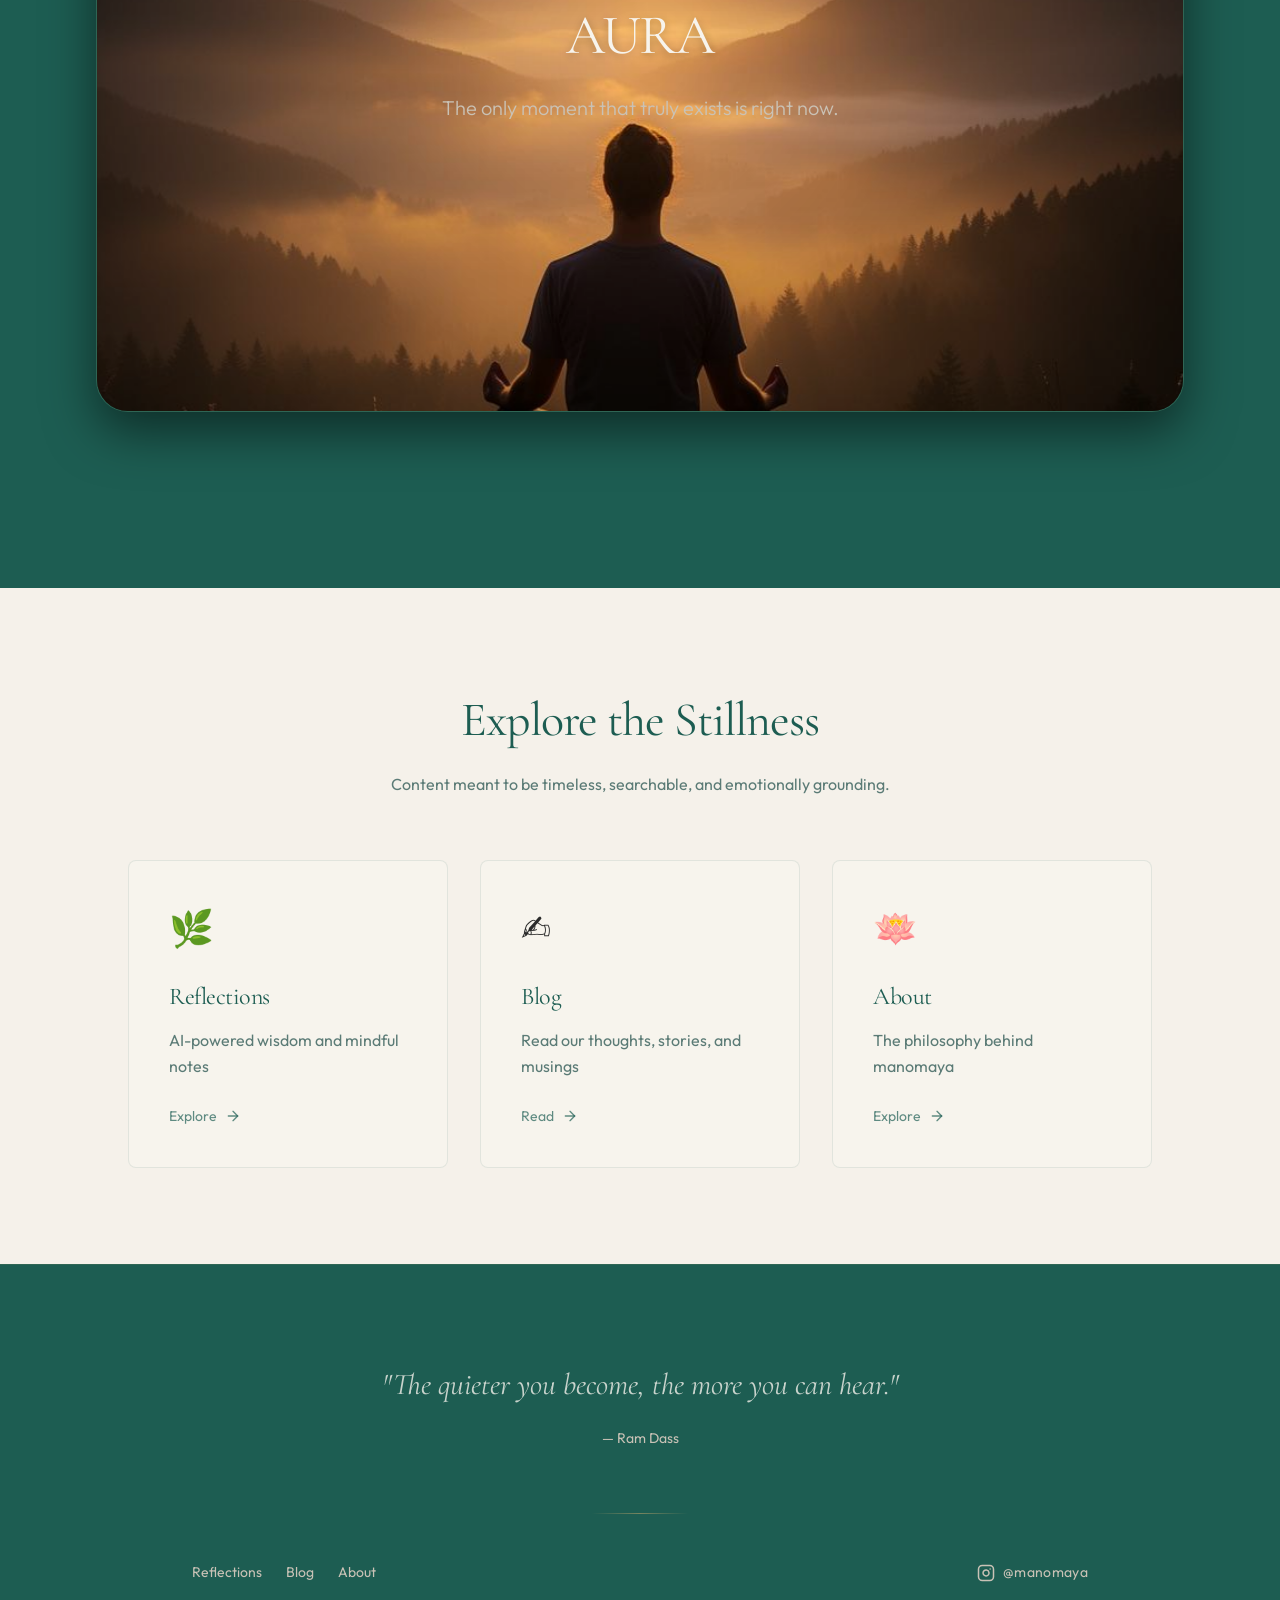
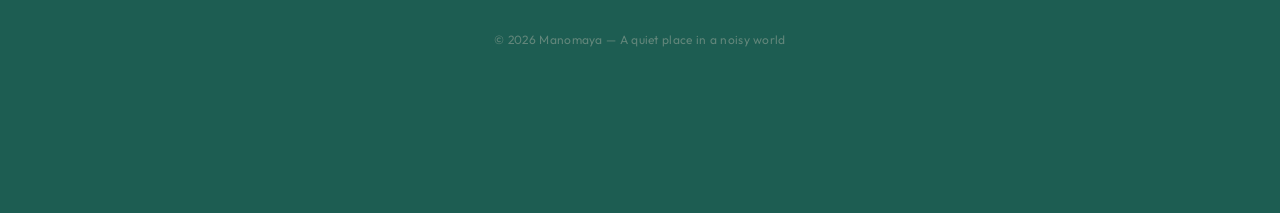
==== commit c945a5ba: "style: enhance stacking gallery with framed layout and rounded corners" ====
--- a/index.html
+++ b/index.html
@@ -120,6 +120,8 @@
                     <div class="divider-gold-solid w-8"></div>
                 </div>
             </div>
+        </section>
+
         <!-- Stacking Gallery Section (OpenAI Style) -->
         <section class="stacking-section">
             <!-- Dynamic Content will be injected here -->
--- a/style.css
+++ b/style.css
@@ -27,31 +27,6 @@
   --glass-bg: hsla(170, 52%, 18%, 0.7);
   --glass-border: hsla(38, 52%, 62%, 0.15);
   --glass-blur: 16px;
-}
-
-/* Dynamic Themes */
-body.theme-morning {
-  --teal-deep: hsl(35, 35%, 28%);
-  --teal-darker: hsl(35, 35%, 20%);
-  --background: hsl(35, 35%, 28%);
-  --gold: hsl(25, 55%, 65%);
-  --glass-bg: hsla(35, 35%, 20%, 0.7);
-}
-
-body.theme-evening {
-  --teal-deep: hsl(200, 45%, 22%);
-  --teal-darker: hsl(200, 45%, 16%);
-  --background: hsl(200, 45%, 22%);
-  --gold: hsl(38, 52%, 60%);
-  --glass-bg: hsla(200, 45%, 16%, 0.7);
-}
-
-body.theme-night {
-  --teal-deep: hsl(230, 40%, 15%);
-  --teal-darker: hsl(230, 40%, 10%);
-  --background: hsl(230, 40%, 15%);
-  --gold: hsl(45, 40%, 65%);
-  --glass-bg: hsla(230, 40%, 10%, 0.7);
 }
 
 * {
@@ -772,34 +747,116 @@
   width: 300px;
   height: 300px;
   display: flex;
+  flex-direction: column;
   align-items: center;
   justify-content: center;
-}
-
-.breathe-circle {
+  gap: 3rem;
+}
+
+.zen-ripple-container {
+  position: relative;
+  width: 150px;
+  height: 150px;
+  display: flex;
+  align-items: center;
+  justify-content: center;
+  margin-bottom: 2rem;
+}
+
+.zen-core {
   position: absolute;
-  width: 100px;
-  height: 100px;
+  width: 40px;
+  height: 40px;
+  background: var(--gold);
   border-radius: 50%;
-  background: radial-gradient(circle, hsla(38, 52%, 62%, 0.4) 0%, transparent 70%);
-  filter: blur(10px);
-  transform: scale(1);
-  transition: transform 4s linear;
-}
-
-.breathe-circle.inhale { transform: scale(3); }
-.breathe-circle.hold { transition: transform 0s; }
-.breathe-circle.exhale { transform: scale(1); }
-
-.breathe-text {
+  box-shadow: 0 0 20px var(--gold);
+  animation: breatheCore 16s infinite cubic-bezier(0.4, 0, 0.2, 1);
+  animation-play-state: paused;
+}
+
+.zen-ring {
+  position: absolute;
+  border: 1px solid var(--gold);
+  border-radius: 50%;
+  opacity: 0;
+  animation: breatheRing 16s infinite cubic-bezier(0.4, 0, 0.2, 1);
+  animation-play-state: paused;
+}
+
+.ring-1 { width: 60px; height: 60px; animation-delay: 0s; }
+.ring-2 { width: 100px; height: 100px; animation-delay: 0.2s; }
+.ring-3 { width: 140px; height: 140px; animation-delay: 0.4s; }
+
+.breathwork-modal.breathing .zen-core,
+.breathwork-modal.breathing .zen-ring {
+  animation-play-state: running;
+}
+
+@keyframes breatheCore {
+  0% { transform: scale(1); opacity: 0.8; }
+  25% { transform: scale(2.5); opacity: 1; }
+  50% { transform: scale(2.5); opacity: 1; }
+  75% { transform: scale(1); opacity: 0.8; }
+  100% { transform: scale(1); opacity: 0.8; }
+}
+
+@keyframes breatheRing {
+  0% { transform: scale(0.8); opacity: 0; border-width: 1px; }
+  25% { transform: scale(2.2); opacity: 0.6; border-width: 2px; }
+  50% { transform: scale(2.2); opacity: 0.6; border-width: 2px; }
+  75% { transform: scale(0.8); opacity: 0; border-width: 1px; }
+  100% { transform: scale(0.8); opacity: 0; border-width: 1px; }
+}
+
+.breathe-text-container {
   position: relative;
-  z-index: 10;
+  height: 3rem;
+  display: flex;
+  justify-content: center;
+  align-items: center;
   font-family: var(--font-serif);
   font-size: 2rem;
   color: var(--cream);
-  letter-spacing: 0.1em;
-  opacity: 0.8;
-  transition: opacity 0.5s ease;
+  letter-spacing: 0.05em;
+  width: 100%;
+}
+
+.breathe-text-container span {
+  position: absolute;
+  opacity: 0;
+  animation-duration: 16s;
+  animation-iteration-count: infinite;
+  white-space: nowrap;
+  animation-play-state: paused;
+}
+
+.breathwork-modal.breathing .breathe-text-container span {
+  animation-play-state: running;
+}
+
+.bt-inhale { animation-name: textInhale; }
+.bt-hold1 { animation-name: textHold1; }
+.bt-exhale { animation-name: textExhale; }
+.bt-hold2 { animation-name: textHold2; }
+
+@keyframes textInhale {
+  0%, 20% { opacity: 1; transform: translateY(0); }
+  25%, 100% { opacity: 0; transform: translateY(-10px); }
+}
+@keyframes textHold1 {
+  0%, 20% { opacity: 0; transform: translateY(10px); }
+  25%, 45% { opacity: 1; transform: translateY(0); }
+  50%, 100% { opacity: 0; transform: translateY(-10px); }
+}
+@keyframes textExhale {
+  0%, 45% { opacity: 0; transform: translateY(10px); }
+  50%, 70% { opacity: 1; transform: translateY(0); }
+  75%, 100% { opacity: 0; transform: translateY(-10px); }
+}
+@keyframes textHold2 {
+  0%, 70% { opacity: 0; transform: translateY(10px); }
+  75%, 95% { opacity: 1; transform: translateY(0); }
+  100% { opacity: 0; transform: translateY(-10px); }
 }
 
 .nav-breathe-btn {
@@ -853,7 +910,80 @@
   fill: var(--gold);
 }
 
+/* Journal CSS */
+.journal-card {
+  background: hsla(170, 52%, 20%, 0.6);
+  border: 1px solid var(--border-gold-30);
+  border-radius: 1rem;
+  padding: 2.5rem;
+  backdrop-filter: blur(10px);
+  -webkit-backdrop-filter: blur(10px);
+}
+
+.journal-title {
+  font-family: var(--font-serif);
+  font-size: 2rem;
+  color: var(--gold);
+  margin-bottom: 0.5rem;
+}
+
+.journal-desc {
+  font-family: var(--font-sans);
+  font-size: 0.95rem;
+  color: var(--muted-foreground);
+  margin-bottom: 1.5rem;
+}
+
+.journal-textarea {
+  width: 100%;
+  background: hsla(170, 52%, 15%, 0.5);
+  border: 1px solid var(--border-gold-30);
+  border-radius: 0.75rem;
+  padding: 1.25rem;
+  color: var(--cream);
+  font-family: var(--font-sans);
+  font-size: 1.05rem;
+  line-height: 1.6;
+  resize: vertical;
+  outline: none;
+  transition: border-color 0.3s ease;
+}
+
+.journal-textarea::placeholder {
+  color: hsla(60, 30%, 96%, 0.3);
+}
+
+.journal-textarea:focus {
+  border-color: var(--gold);
+}
+
 /* Animations */
+
+.toast-notification {
+  position: fixed;
+  bottom: 2rem;
+  left: 50%;
+  transform: translateX(-50%) translateY(100px);
+  background-color: var(--teal-darker);
+  border: 1px solid var(--border-gold-30);
+  color: var(--gold);
+  padding: 1rem 2rem;
+  border-radius: 2rem;
+  font-family: var(--font-sans);
+  font-size: 0.9rem;
+  z-index: 9999;
+  opacity: 0;
+  transition: all 0.5s cubic-bezier(0.4, 0, 0.2, 1);
+  pointer-events: none;
+  box-shadow: 0 10px 30px rgba(0,0,0,0.3);
+}
+
+.toast-notification.show {
+  transform: translateX(-50%) translateY(0);
+  opacity: 1;
+}
+
+.w-full { width: 100%; }
 
 .fade-in {
   opacity: 0;
@@ -1418,6 +1548,8 @@
 .stacking-section {
   position: relative;
   background-color: var(--background);
+  margin-top: 10rem;
+  padding-bottom: 5rem;
 }
 
 .stack-layer {
@@ -1444,8 +1576,18 @@
 
 .stack-img-wrapper {
   position: absolute;
-  inset: 0;
+  inset: 1.5rem;
   z-index: 1;
+  border-radius: 2rem;
+  overflow: hidden;
+  box-shadow: 0 20px 50px rgba(0,0,0,0.5);
+  border: 1px solid var(--border-gold-10);
+}
+
+@media (min-width: 768px) {
+  .stack-img-wrapper {
+    inset: 6rem;
+  }
 }
 
 .stack-img {
@@ -1585,4 +1727,135 @@
   .stack-title {
     font-size: 2.5rem;
   }
+}
+
+/* --- Comment System Styles --- */
+.comments-section {
+  max-width: 800px;
+  margin-left: auto;
+  margin-right: auto;
+}
+
+.comment-form-container {
+  background: var(--glass-bg);
+  backdrop-filter: blur(var(--glass-blur));
+  -webkit-backdrop-filter: blur(var(--glass-blur));
+  border: 1px solid var(--glass-border);
+  box-shadow: var(--shadow-glow);
+  padding: 3rem;
+  border-radius: 1.5rem;
+  position: relative;
+  overflow: hidden;
+}
+
+.comment-form-container::before {
+  content: '';
+  position: absolute;
+  top: 0; left: 0; right: 0;
+  height: 1px;
+  background: linear-gradient(90deg, transparent, var(--gold), transparent);
+  opacity: 0.5;
+}
+
+.thought-input {
+  width: 100%;
+  background: hsla(170, 52%, 12%, 0.4);
+  border: 1px solid var(--border-gold-20);
+  border-radius: 0.75rem;
+  padding: 1rem 1.25rem;
+  color: var(--foreground);
+  font-family: var(--font-sans);
+  font-size: 1rem;
+  transition: all 0.4s cubic-bezier(0.4, 0, 0.2, 1);
+  outline: none;
+}
+
+.thought-input::placeholder {
+  color: hsla(40, 15%, 75%, 0.3);
+  font-style: italic;
+}
+
+.thought-input:focus {
+  background: hsla(170, 52%, 15%, 0.6);
+  border-color: var(--gold);
+  box-shadow: 0 0 15px hsla(38, 52%, 62%, 0.15);
+  transform: translateY(-1px);
+}
+
+.comment-card {
+  background: hsla(170, 52%, 18%, 0.3);
+  border: 1px solid var(--border-gold-10);
+  border-radius: 1rem;
+  padding: 2rem;
+  transition: all 0.5s ease;
+  position: relative;
+}
+
+.comment-card:hover {
+  background: hsla(170, 52%, 20%, 0.5);
+  border-color: var(--border-gold-30);
+  transform: translateX(10px);
+}
+
+.comment-card::after {
+  content: '';
+  position: absolute;
+  left: 0; top: 20%; bottom: 20%;
+  width: 2px;
+  background: var(--gold);
+  opacity: 0;
+  transition: opacity 0.3s ease;
+}
+
+.comment-card:hover::after {
+  opacity: 1;
+}
+
+.comment-author {
+  font-family: var(--font-serif);
+  font-size: 1.25rem;
+  color: var(--gold);
+  letter-spacing: 0.02em;
+}
+
+.comment-date {
+  font-size: 0.75rem;
+  color: var(--muted-foreground);
+  text-transform: uppercase;
+  letter-spacing: 0.1em;
+}
+
+.comment-text {
+  font-size: 1rem;
+  line-height: 1.7;
+  color: hsla(40, 30%, 94%, 0.85);
+  margin-top: 0.75rem;
+}
+
+.comment-submit-btn {
+  width: 100%;
+  background: linear-gradient(135deg, hsla(38, 52%, 62%, 0.1), hsla(38, 52%, 62%, 0.05));
+  border: 1px solid var(--border-gold-30);
+  color: var(--gold);
+  padding: 1.25rem;
+  border-radius: 3rem;
+  font-family: var(--font-sans);
+  font-weight: 500;
+  text-transform: uppercase;
+  letter-spacing: 0.15em;
+  cursor: pointer;
+  transition: all 0.5s cubic-bezier(0.4, 0, 0.2, 1);
+  margin-top: 2rem;
+}
+
+.comment-submit-btn:hover:not(:disabled) {
+  background: var(--gold);
+  color: var(--teal-darker);
+  box-shadow: 0 0 30px hsla(38, 52%, 62%, 0.3);
+  transform: translateY(-2px);
+}
+
+.comment-submit-btn:disabled {
+  opacity: 0.5;
+  cursor: not-allowed;
 }
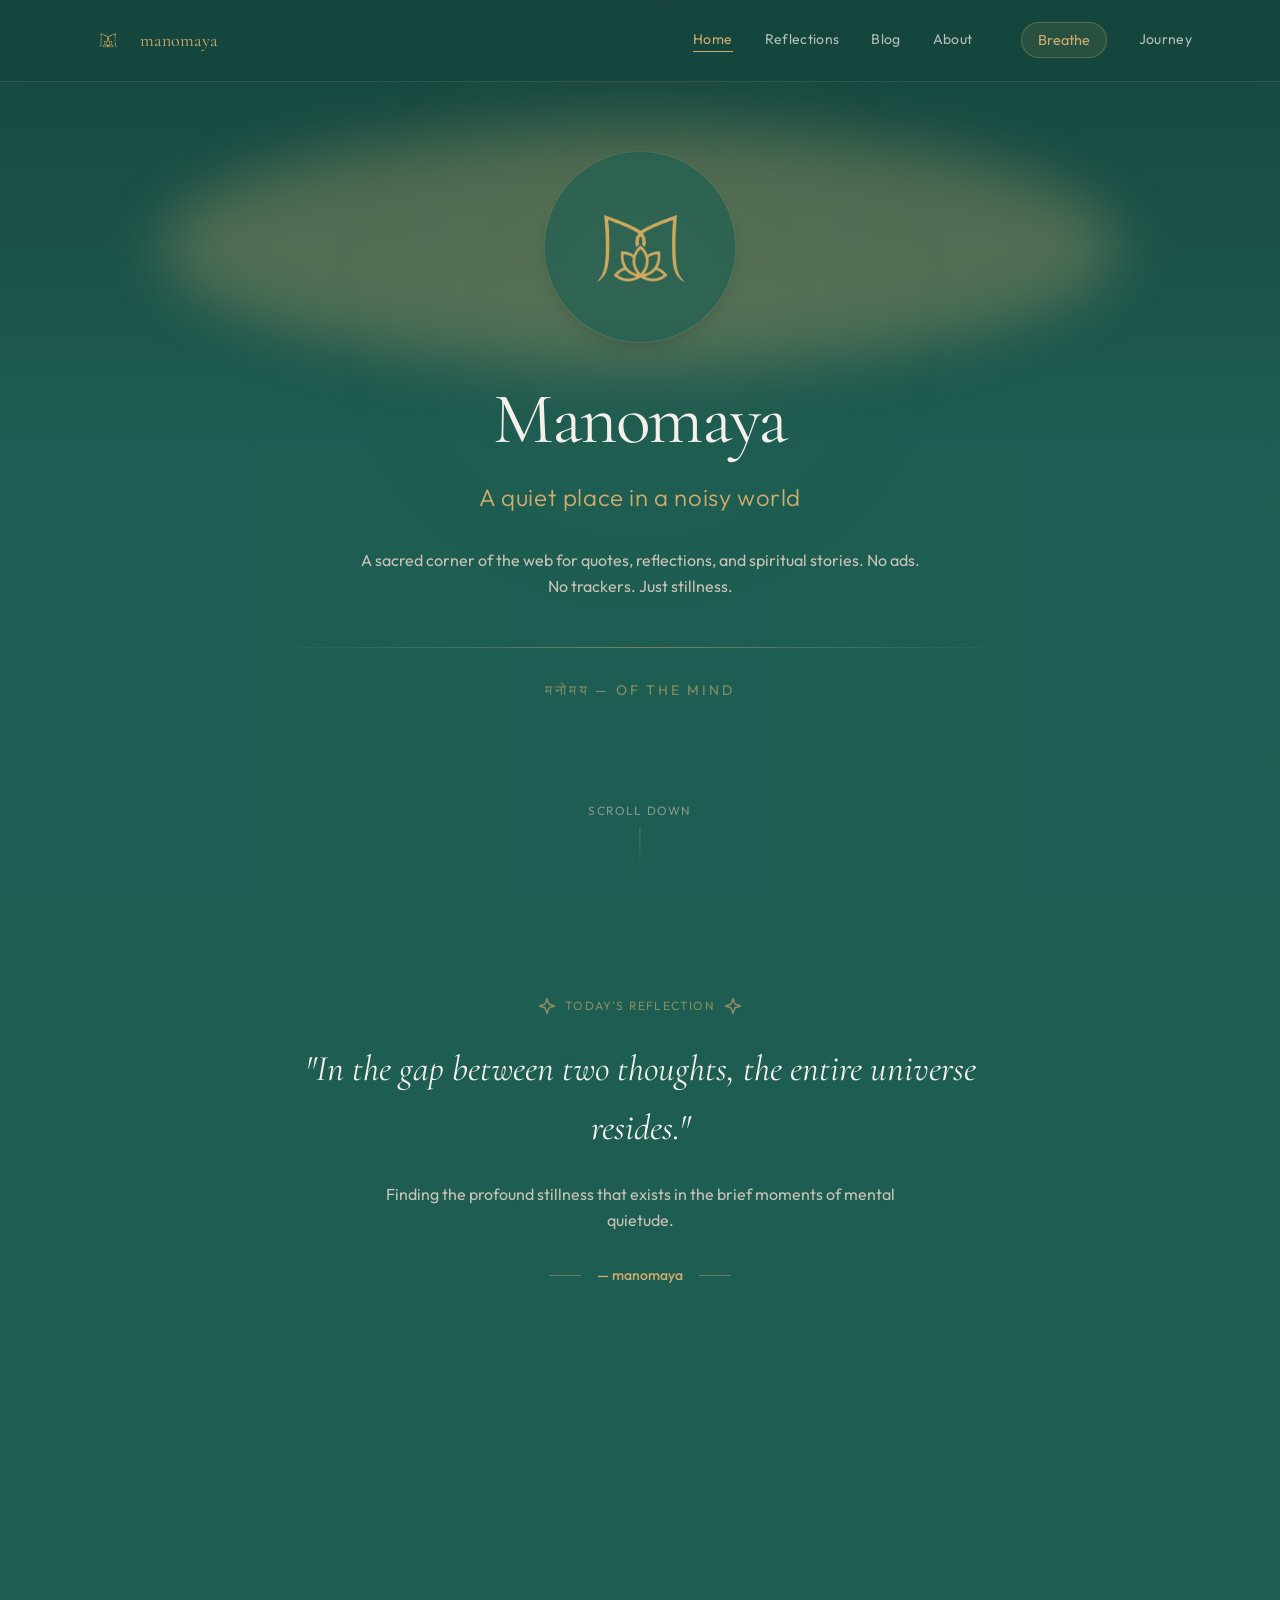
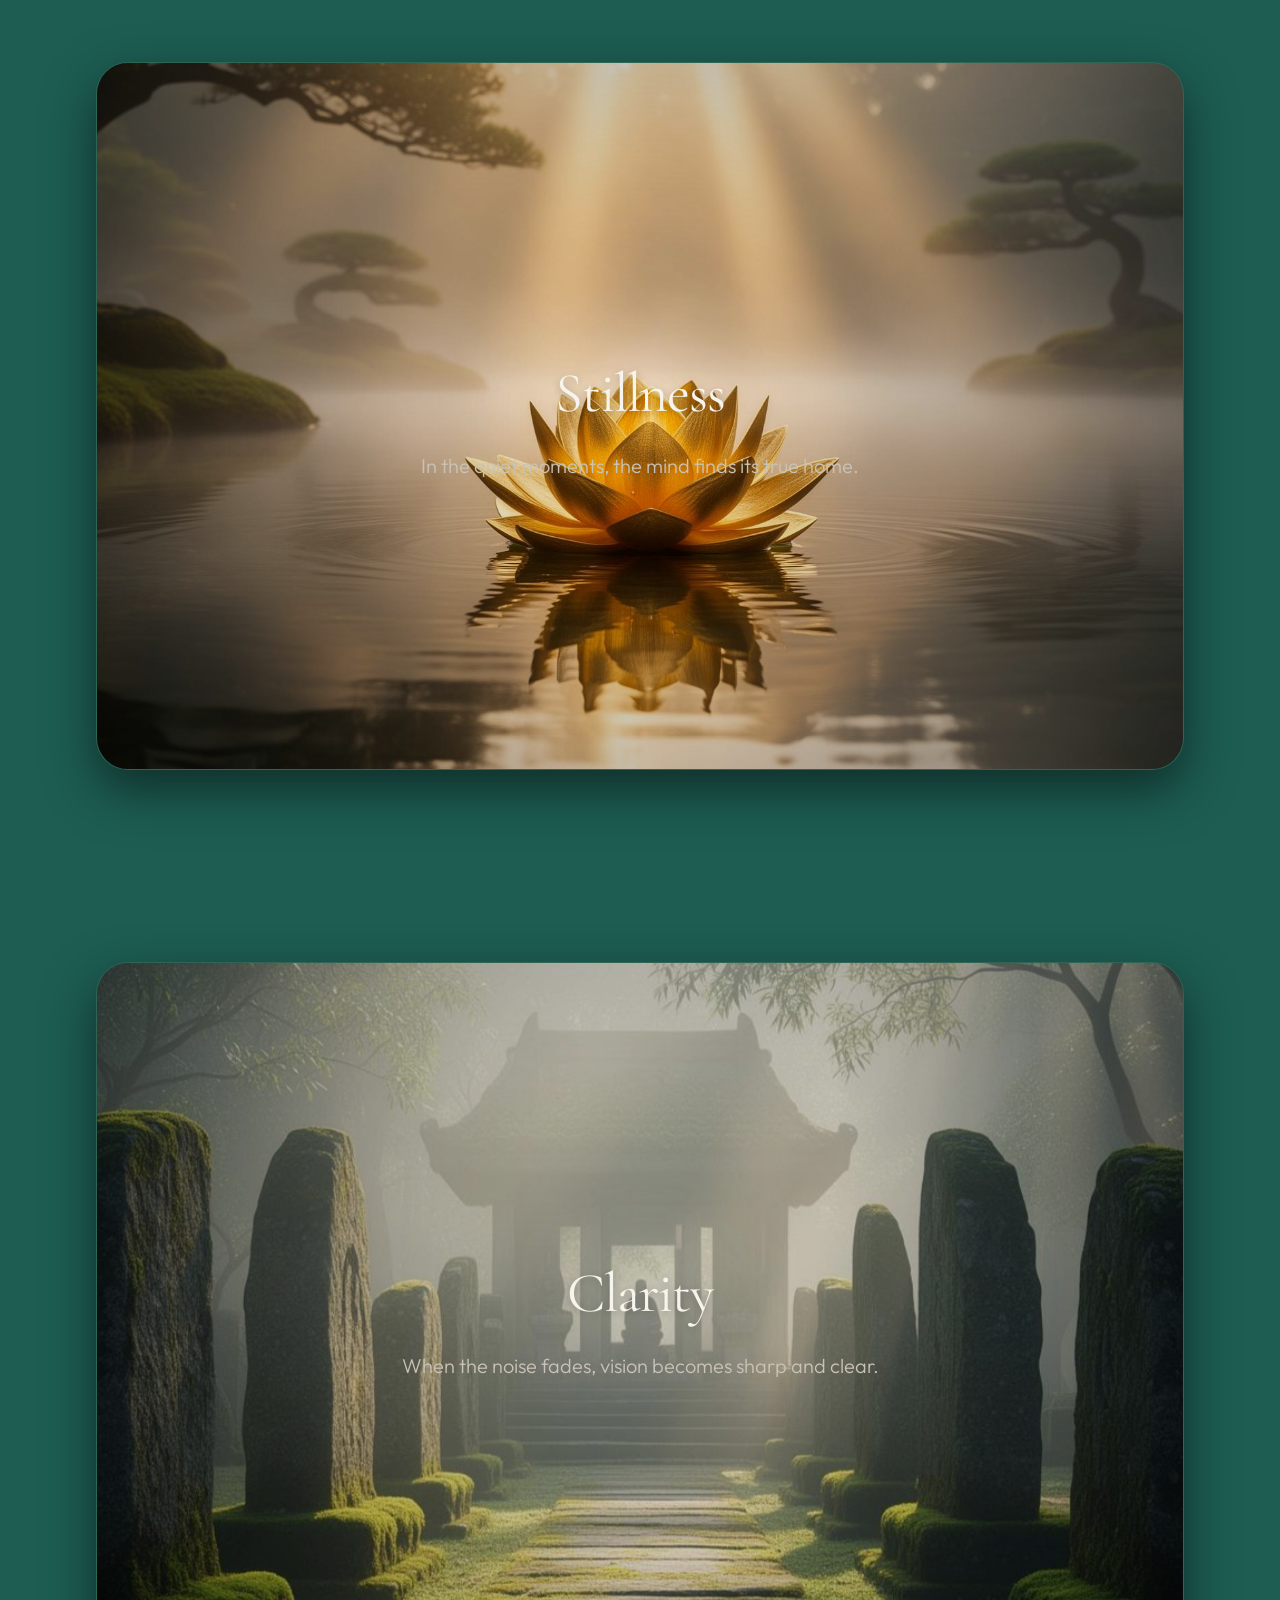
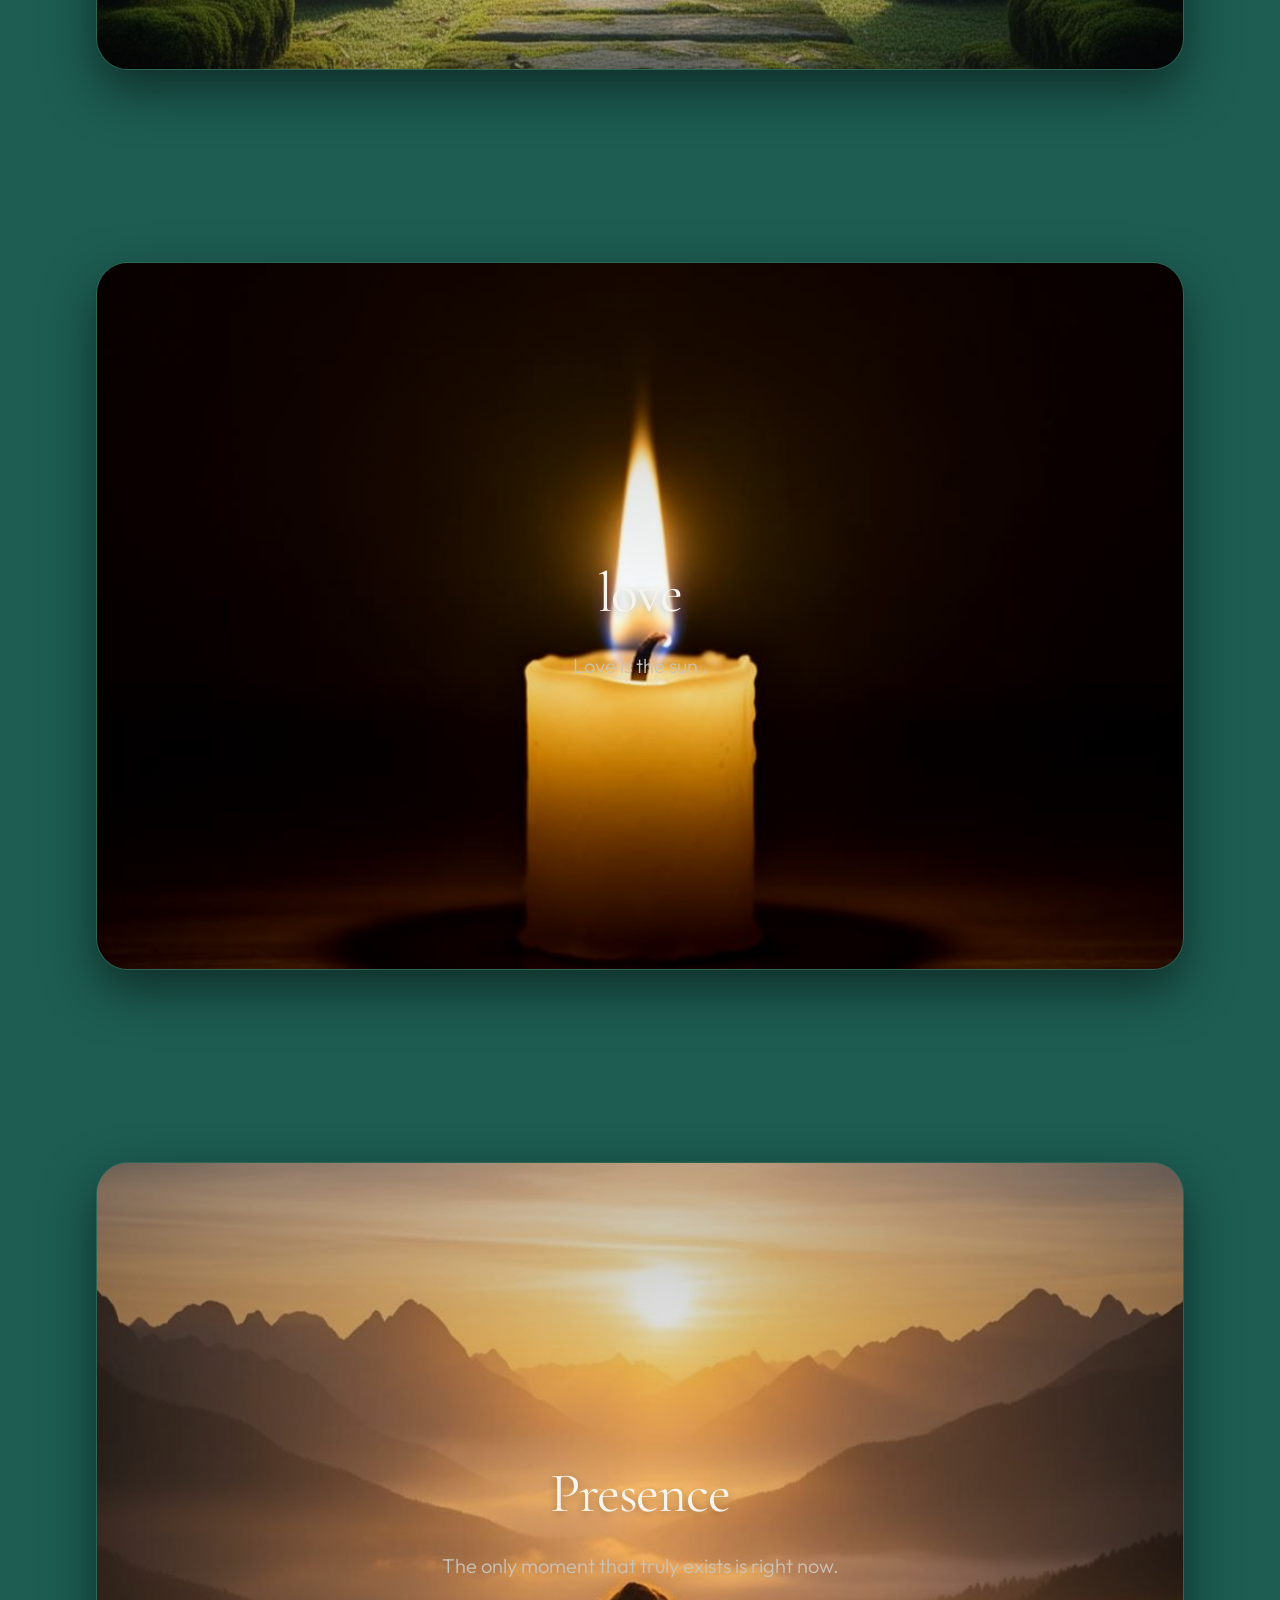
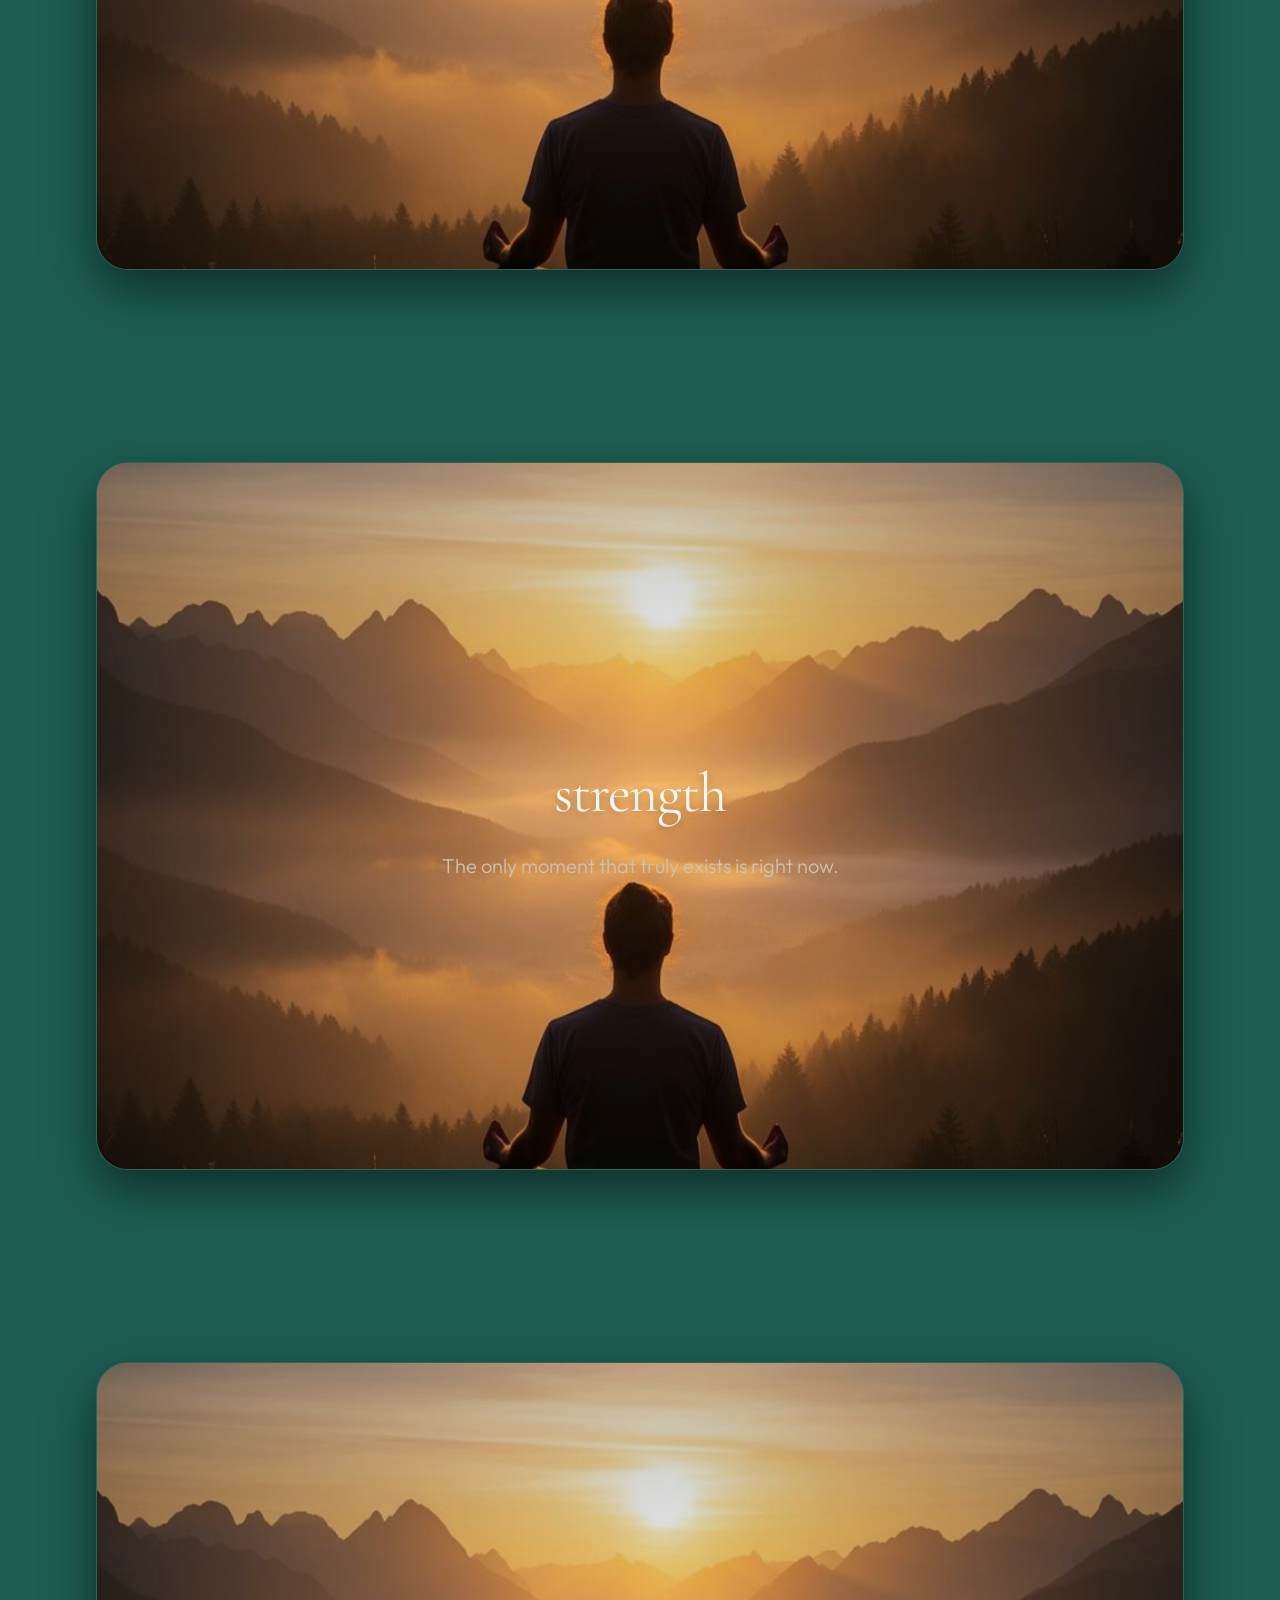
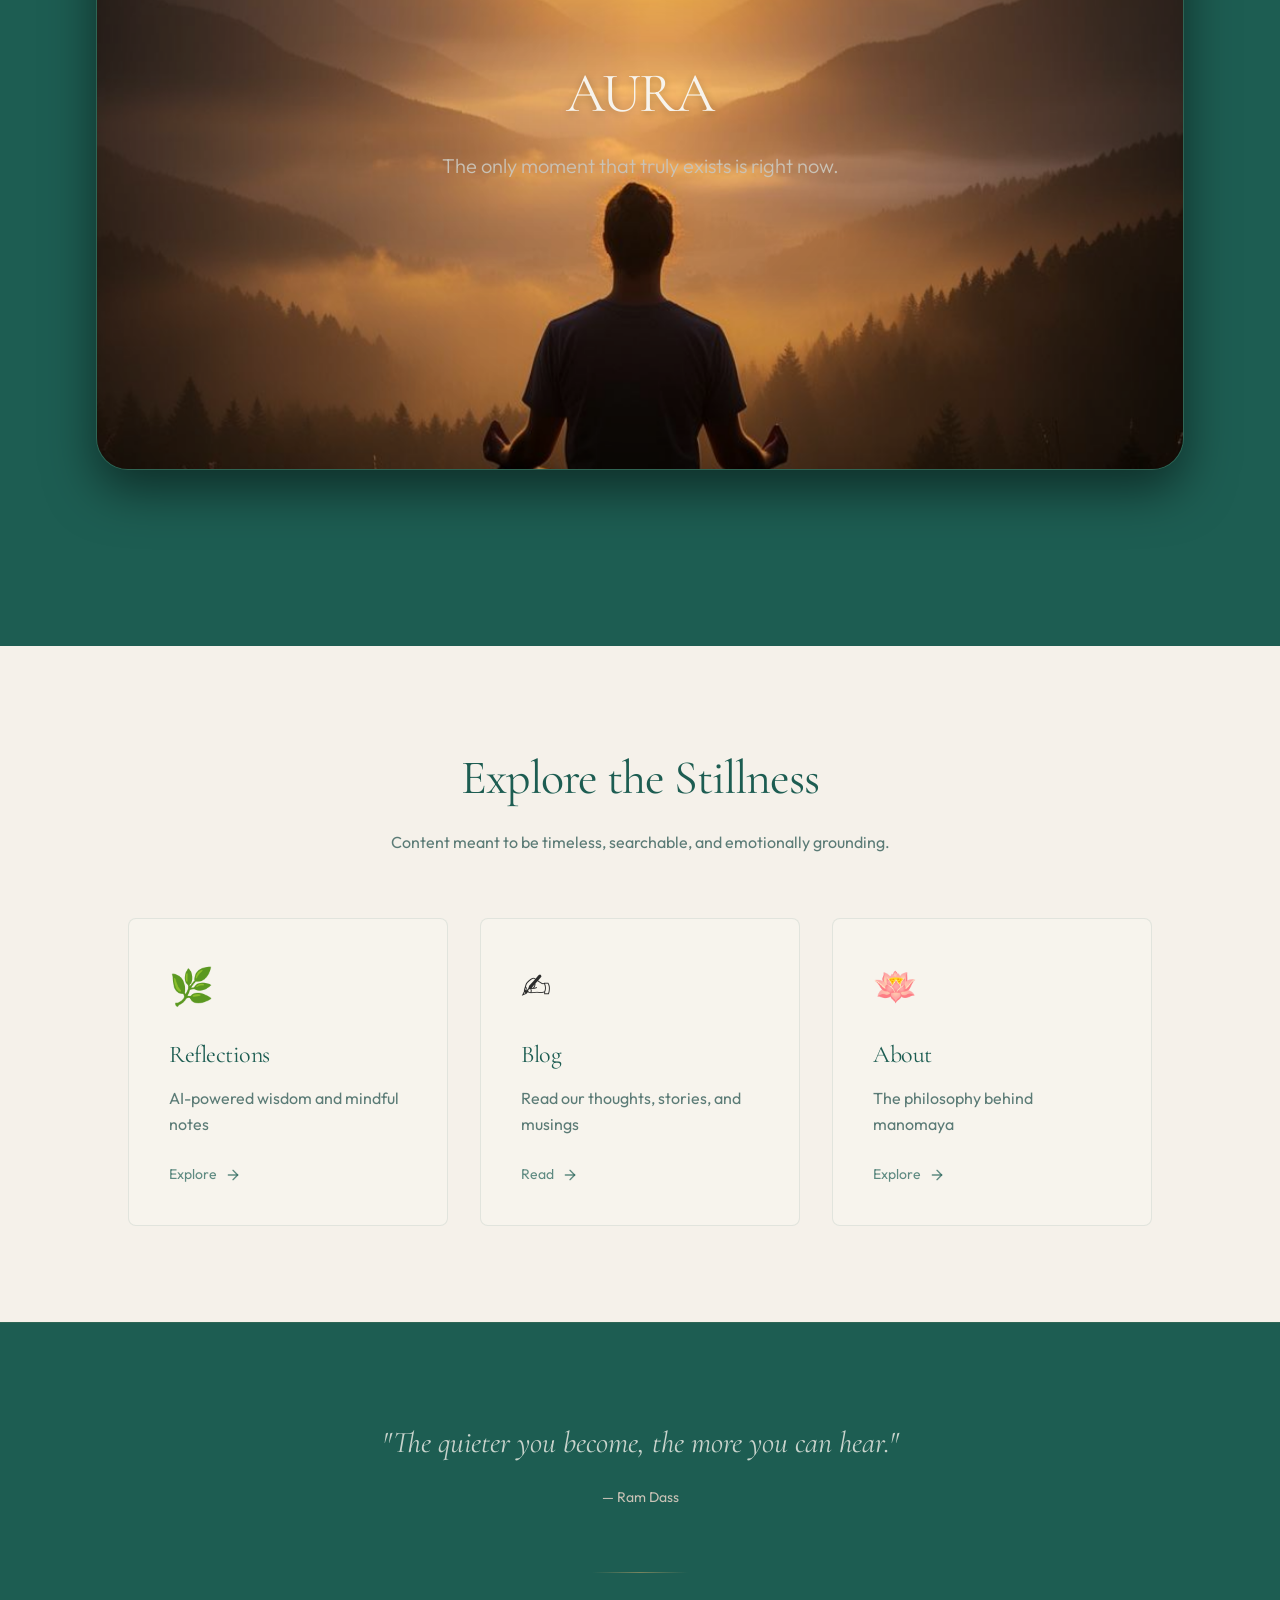
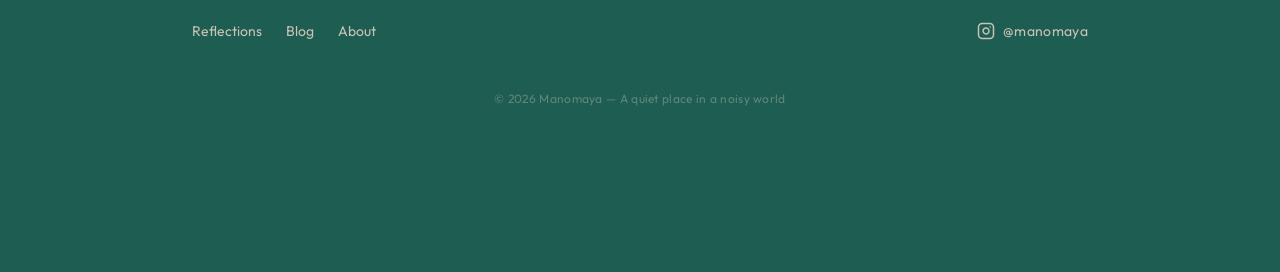
==== commit 9d28d133: "Convert to SPA with SEO optimizations" ====
--- a/index.html
+++ b/index.html
@@ -15,7 +15,7 @@
     <meta property="og:url" content="https://manomaya.lovable.app/">
     <meta property="og:image" content="https://manomaya.lovable.app/assets/gallery-1.jpg">
     <meta name="twitter:card" content="summary_large_image">
-    <link rel="stylesheet" href="style.css">
+    
     
     <!-- Preload core fonts for performance -->
     <link rel="preload" href="https://fonts.googleapis.com/css2?family=Cormorant+Garamond:ital,wght@0,400;0,500;1,400;1,500&family=Outfit:wght@300;400;500&display=swap" as="style">
@@ -23,25 +23,1919 @@
     <link rel="preconnect" href="https://fonts.googleapis.com">
     <link rel="preconnect" href="https://fonts.gstatic.com" crossorigin>
     <link href="https://fonts.googleapis.com/css2?family=Cormorant+Garamond:ital,wght@0,300;0,400;0,500;0,600;1,300;1,400;1,500&family=Outfit:wght@300;400;500&display=swap" rel="stylesheet">
+
+    <!-- Structured Data -->
+    <script type="application/ld+json">
+    {
+      "@context": "https://schema.org",
+      "@type": "WebSite",
+      "name": "Manomaya",
+      "url": "https://manomaya.lovable.app/",
+      "description": "Discover daily spiritual reflections, mindfulness wisdom, and AI-powered contemplations. A sacred space for inner peace, storytelling, and self-discovery.",
+      "publisher": {
+        "@type": "Organization",
+        "name": "Manomaya"
+      }
+    }
+    </script>
+
 </head>
+<style>
+:root {
+  /* Core Colors */
+  --teal-deep: hsl(170, 52%, 24%);
+  --teal-darker: hsl(170, 52%, 18%);
+  
+  --gold: hsl(38, 52%, 62%);
+  
+  --background: hsl(170, 52%, 24%);
+  --foreground: hsl(40, 30%, 94%);
+  
+  --muted-foreground: hsl(40, 15%, 75%);
+  --soft-gray: hsl(170, 15%, 42%);
+  
+  --cream: hsl(40, 40%, 95%);
+  --cream-warm: hsl(35, 35%, 94%);
+  
+  --border-gold-10: hsla(38, 52%, 62%, 0.1);
+  --border-gold-20: hsla(38, 52%, 62%, 0.2);
+  --border-gold-30: hsla(38, 52%, 62%, 0.3);
+
+  /* Typography */
+  --font-serif: 'Cormorant Garamond', Georgia, serif;
+  --font-sans: 'Outfit', system-ui, sans-serif;
+  
+  /* Shadows & Glassmorphism */
+  --shadow-glow: 0 0 80px -20px hsla(38, 52%, 62%, 0.4);
+  --glass-bg: hsla(170, 52%, 18%, 0.7);
+  --glass-border: hsla(38, 52%, 62%, 0.15);
+  --glass-blur: 16px;
+}
+
+* {
+  box-sizing: border-box;
+  margin: 0;
+  padding: 0;
+}
+
+html {
+  scroll-behavior: smooth;
+}
+
+body {
+  background-color: var(--background);
+  color: var(--foreground);
+  font-family: var(--font-sans);
+  -webkit-font-smoothing: antialiased;
+  line-height: 1.5;
+  overflow-x: hidden;
+}
+
+a {
+  text-decoration: none;
+  color: inherit;
+}
+
+h1, h2, h3, h4, h5, h6 {
+  font-family: var(--font-serif);
+  font-weight: 400;
+  letter-spacing: -0.02em;
+}
+
+::selection {
+  background: hsla(38, 52%, 62%, 0.35);
+  color: var(--foreground);
+}
+
+/* Utilities */
+.hidden { display: none !important; }
+.py-24 { padding-top: 6rem; padding-bottom: 6rem; }
+.py-20 { padding-top: 5rem; padding-bottom: 5rem; }
+.px-6 { padding-left: 1.5rem; padding-right: 1.5rem; }
+.mx-auto { margin-left: auto; margin-right: auto; }
+.mt-2 { margin-top: 0.5rem; }
+.mt-4 { margin-top: 1rem; }
+.mb-2 { margin-bottom: 0.5rem; }
+.mb-3 { margin-bottom: 0.75rem; }
+.mb-4 { margin-bottom: 1rem; }
+.mb-6 { margin-bottom: 1.5rem; }
+.mb-8 { margin-bottom: 2rem; }
+.mb-10 { margin-bottom: 2.5rem; }
+.mb-12 { margin-bottom: 3rem; }
+.mb-16 { margin-bottom: 4rem; }
+.my-16 { margin-top: 4rem; margin-bottom: 4rem; }
+.mx-2 { margin-left: 0.5rem; margin-right: 0.5rem; }
+.max-w-3xl { max-width: 48rem; }
+.max-w-4xl { max-width: 56rem; }
+.max-w-5xl { max-width: 64rem; }
+.text-center { text-align: center; }
+.text-justify { text-align: justify; }
+.w-8 { width: 2rem; }
+.w-24 { width: 6rem; }
+.w-full { width: 100%; }
+
+.text-4xl { font-size: 2.25rem; line-height: 2.5rem; }
+.text-muted-foreground { color: var(--muted-foreground); }
+@media (min-width: 768px) {
+  .text-4xl { font-size: 3rem; line-height: 1.1; }
+  .md-text-5xl { font-size: 3rem; line-height: 1.1; }
+}
+
+/* Flex Layout Utilities */
+.flex { display: flex; }
+.flex-col { display: flex; flex-direction: column; }
+.sm-flex-row { display: flex; flex-direction: column; }
+@media (min-width: 640px) {
+  .sm-flex-row { flex-direction: row; }
+}
+.gap-2 { gap: 0.5rem; }
+.gap-4 { gap: 1rem; }
+.gap-6 { gap: 1.5rem; }
+.gap-8 { gap: 2rem; }
+.flex-1 { flex: 1 1 0%; }
+.items-center { align-items: center; }
+.justify-between { justify-content: space-between; }
+.justify-center { justify-content: center; }
+
+/* Navigation */
+.navbar {
+  position: fixed;
+  top: 0; left: 0; right: 0;
+  z-index: 100;
+  background-color: var(--glass-bg);
+  backdrop-filter: blur(var(--glass-blur));
+  -webkit-backdrop-filter: blur(var(--glass-blur));
+  border-bottom: 1px solid var(--glass-border);
+  transition: all 0.4s cubic-bezier(0.4, 0, 0.2, 1);
+}
+
+.navbar.scrolled {
+  padding-top: 0.25rem;
+  padding-bottom: 0.25rem;
+  background-color: hsla(170, 52%, 12%, 0.85);
+  box-shadow: 0 10px 30px -10px rgba(0,0,0,0.3);
+}
+
+.nav-container {
+  max-width: 72rem;
+  margin: 0 auto;
+  padding: 0 1.5rem;
+  height: 4rem;
+  display: flex;
+  align-items: center;
+  justify-content: space-between;
+}
+@media (min-width: 768px) {
+  .nav-container { height: 5rem; }
+}
+
+.logo-link {
+  display: flex;
+  align-items: center;
+  gap: 0.75rem;
+}
+
+.logo-link:hover .logo-img {
+  transform: scale(1.05);
+}
+
+.logo-img {
+  width: 2.5rem;
+  height: 2.5rem;
+  object-fit: contain;
+  transition: transform 0.5s ease;
+}
+
+.logo-text {
+  font-size: 1.125rem;
+  font-family: var(--font-serif);
+  color: var(--gold);
+  display: none;
+}
+@media (min-width: 640px) {
+  .logo-text { display: block; }
+}
+
+.desktop-nav {
+  display: none;
+  align-items: center;
+  gap: 2rem;
+}
+@media (min-width: 768px) {
+  .desktop-nav { display: flex; }
+}
+
+.nav-link {
+  font-size: 0.875rem;
+  letter-spacing: 0.025em;
+  color: hsla(40, 30%, 94%, 0.7);
+  transition: color 0.3s ease;
+  position: relative;
+  padding-bottom: 2px;
+}
+
+.nav-link:hover, .nav-link.active {
+  color: var(--foreground);
+}
+.nav-link.active {
+  color: var(--gold);
+}
+
+.nav-link::after {
+  content: '';
+  position: absolute;
+  bottom: 0;
+  left: 0;
+  width: 100%;
+  height: 1px;
+  background: var(--gold);
+  transform: scaleX(0);
+  transform-origin: right;
+  transition: transform 0.4s cubic-bezier(0.4, 0, 0.2, 1);
+}
+
+.nav-link:hover::after, .nav-link.active::after {
+  transform: scaleX(1);
+  transform-origin: left;
+}
+
+.mobile-menu-btn {
+  display: block;
+  background: none;
+  border: none;
+  color: hsla(40, 30%, 94%, 0.8);
+  cursor: pointer;
+  padding: 0.5rem;
+  transition: color 0.3s ease;
+}
+.mobile-menu-btn:hover { color: var(--gold); }
+@media (min-width: 768px) {
+  .mobile-menu-btn { display: none; }
+}
+
+.mobile-nav {
+  background-color: hsla(170, 52%, 18%, 0.95);
+  backdrop-filter: blur(12px);
+  -webkit-backdrop-filter: blur(12px);
+  border-top: 1px solid var(--border-gold-10);
+  overflow: hidden;
+  transition: max-height 0.4s cubic-bezier(0.4, 0, 0.2, 1), opacity 0.3s ease;
+  max-height: 0;
+  opacity: 0;
+}
+.mobile-nav.open {
+  max-height: 400px;
+  opacity: 1;
+}
+
+.mobile-nav-content {
+  padding: 1.5rem;
+  display: flex;
+  flex-direction: column;
+  gap: 1rem;
+}
+
+.mobile-nav-link {
+  font-family: var(--font-serif);
+  font-size: 1.125rem;
+  color: hsla(40, 30%, 94%, 0.7);
+  transition: color 0.3s ease, transform 0.3s ease;
+  display: block;
+  transform: translateX(-10px);
+  opacity: 0;
+}
+.mobile-nav.open .mobile-nav-link {
+  transform: translateX(0);
+  opacity: 1;
+}
+.mobile-nav-link.active { color: var(--gold); }
+
+/* Stagger transition delays for mobile links */
+.mobile-nav.open .mobile-nav-link:nth-child(1) { transition-delay: 0.1s; }
+.mobile-nav.open .mobile-nav-link:nth-child(2) { transition-delay: 0.15s; }
+.mobile-nav.open .mobile-nav-link:nth-child(3) { transition-delay: 0.2s; }
+.mobile-nav.open .mobile-nav-link:nth-child(4) { transition-delay: 0.25s; }
+.mobile-nav.open .mobile-nav-link:nth-child(5) { transition-delay: 0.3s; }
+
+/* Hero Section */
+.hero {
+  min-height: 100vh;
+  min-height: 100dvh;
+  display: flex;
+  flex-direction: column;
+  align-items: center;
+  justify-content: center;
+  padding: 5rem 1.5rem 8rem; /* Increased bottom padding to prevent scroll overlap */
+  position: relative;
+  overflow: hidden;
+}
+
+.hero-bg {
+  position: absolute;
+  inset: 0;
+  background: linear-gradient(to bottom, var(--teal-darker), var(--background), var(--background));
+  pointer-events: none;
+}
+
+.hero-orb {
+  position: absolute;
+  top: 33.333%; left: 50%;
+  transform: translate(-50%, -50%);
+  width: 600px; height: 600px;
+  border-radius: 50%;
+  background: radial-gradient(circle, hsla(38, 52%, 62%, 0.3) 0%, transparent 70%);
+  filter: blur(100px);
+  pointer-events: none;
+  opacity: 0;
+}
+
+.hero-content {
+  position: relative;
+  z-index: 10;
+  text-align: center;
+  max-width: 48rem;
+  width: 100%;
+}
+
+.hero-logo-container {
+  position: relative;
+  margin-bottom: 2.5rem;
+}
+
+.hero-logo-glow {
+  position: absolute;
+  inset: 0;
+  filter: blur(24px);
+  opacity: 0.3;
+  background-color: var(--gold);
+  border-radius: 50%;
+  transform: scale(1.25);
+  animation: pulse-glow 3s infinite alternate;
+}
+@keyframes pulse-glow {
+  0% { transform: scale(1.2); opacity: 0.2; }
+  100% { transform: scale(1.3); opacity: 0.4; }
+}
+
+.hero-logo-wrapper {
+  position: relative;
+  width: 9rem; height: 9rem;
+  margin: 0 auto;
+  border-radius: 50%;
+  overflow: hidden;
+  background-color: hsla(170, 52%, 24%, 0.8);
+  backdrop-filter: blur(4px);
+  -webkit-backdrop-filter: blur(4px);
+  border: 1px solid var(--border-gold-20);
+  box-shadow: 0 10px 15px -3px rgba(0,0,0,0.1), 0 4px 6px -2px rgba(0,0,0,0.05);
+}
+@media (min-width: 768px) {
+  .hero-logo-wrapper { width: 12rem; height: 12rem; }
+}
+
+.hero-img {
+  width: 100%; height: 100%;
+  object-fit: cover;
+}
+
+.float {
+  animation: float 8s ease-in-out infinite;
+}
+@keyframes float {
+  0%, 100% { transform: translateY(0); }
+  50% { transform: translateY(-12px); }
+}
+
+.hero-title {
+  font-size: 3rem;
+  line-height: 1;
+  color: var(--foreground);
+  margin-bottom: 1.5rem;
+}
+@media (min-width: 768px) {
+  .hero-title { font-size: 4.5rem; }
+}
+
+.hero-tagline {
+  font-size: 1.25rem;
+  color: var(--gold);
+  font-weight: 300;
+  letter-spacing: 0.025em;
+  margin-bottom: 2rem;
+}
+@media (min-width: 768px) {
+  .hero-tagline { font-size: 1.5rem; }
+}
+
+.hero-desc {
+  color: var(--muted-foreground);
+  line-height: 1.625;
+  max-width: 36rem;
+  margin: 0 auto 3rem;
+}
+
+.divider-gold {
+  background: linear-gradient(90deg, transparent, hsla(38, 52%, 62%, 0.5), transparent);
+  height: 1px;
+  transform-origin: center;
+}
+
+.hero-sanskrit {
+  font-size: 0.875rem;
+  letter-spacing: 0.2em;
+  color: hsla(38, 52%, 62%, 0.6);
+  text-transform: uppercase;
+  font-family: var(--font-sans);
+}
+
+.scroll-indicator {
+  position: absolute;
+  bottom: 2rem;
+  left: 50%;
+  transform: translateX(-50%);
+  z-index: 5;
+  margin-top: 4rem; /* Ensure space below Sanskrit text */
+}
+
+.scroll-bounce {
+  display: flex;
+  flex-direction: column;
+  align-items: center;
+  gap: 0.5rem;
+  animation: bounce 2.5s infinite ease-in-out;
+}
+@keyframes bounce {
+  0%, 100% { transform: translateY(0); }
+  50% { transform: translateY(10px); }
+}
+
+.scroll-text {
+  font-size: 0.75rem;
+  letter-spacing: 0.1em;
+  color: hsla(40, 15%, 75%, 0.6);
+  text-transform: uppercase;
+}
+.scroll-line {
+  width: 1px; height: 2.5rem;
+  background: linear-gradient(to bottom, hsla(38, 52%, 62%, 0.4), transparent);
+}
+
+/* Daily Reflection Section */
+.section-teal {
+  background-color: var(--teal-deep);
+  color: var(--foreground);
+}
+
+.reflection-header {
+  display: flex;
+  align-items: center;
+  justify-content: center;
+  gap: 0.5rem;
+}
+
+.sparkle {
+  color: hsla(38, 52%, 62%, 0.6);
+}
+
+.reflection-label {
+  font-size: 0.75rem;
+  text-transform: uppercase;
+  letter-spacing: 0.1em;
+  color: hsla(38, 52%, 62%, 0.6);
+}
+
+.reflection-quote {
+  font-family: var(--font-serif);
+  font-size: 1.5rem;
+  color: var(--foreground);
+  line-height: 1.625;
+  font-style: italic;
+}
+@media (min-width: 768px) {
+  .reflection-quote { font-size: 2.25rem; }
+}
+
+.reflection-desc {
+  color: var(--muted-foreground);
+  line-height: 1.625;
+  max-width: 36rem;
+  margin-left: auto;
+  margin-right: auto;
+}
+
+.reflection-author {
+  display: flex;
+  align-items: center;
+  justify-content: center;
+  gap: 1rem;
+}
+
+.divider-gold-solid {
+  background-color: hsla(38, 52%, 62%, 0.4);
+  height: 1px;
+}
+
+.author-name {
+  color: var(--gold);
+  font-size: 0.875rem;
+  font-weight: 500;
+}
+
+/* Featured Content */
+.section-cream {
+  background-color: var(--cream-warm);
+  color: hsla(0, 0%, 17%, 1);
+}
+
+.featured-title {
+  font-size: 2.25rem;
+  color: var(--teal-deep);
+  font-family: var(--font-serif);
+}
+@media (min-width: 768px) {
+  .featured-title { font-size: 3rem; }
+}
+
+.featured-desc {
+  color: var(--soft-gray);
+  max-width: 36rem;
+  margin: 0 auto;
+}
+
+.grid-3 {
+  display: grid;
+  gap: 1.5rem;
+}
+@media (min-width: 768px) {
+  .grid-3 {
+    grid-template-columns: repeat(3, minmax(0, 1fr));
+    gap: 2rem;
+  }
+}
+
+.feature-card-link {
+  display: block;
+  height: 100%;
+}
+
+.feature-card {
+  height: 100%;
+  padding: 2rem;
+  background-color: var(--cream);
+  border: 1px solid hsla(170, 52%, 24%, 0.1);
+  border-radius: 0.5rem;
+  transition: all 0.5s cubic-bezier(0.4, 0, 0.2, 1);
+}
+@media (min-width: 768px) {
+  .feature-card { padding: 2.5rem; }
+}
+
+.feature-card-link:hover .feature-card {
+  border-color: hsla(38, 52%, 62%, 0.3);
+  box-shadow: 0 10px 15px -3px rgba(0,0,0,0.1);
+  transform: translateY(-4px);
+}
+
+.feature-icon {
+  font-size: 2.25rem;
+  display: block;
+}
+
+.feature-card-title {
+  font-size: 1.5rem;
+  color: var(--teal-deep);
+  transition: color 0.3s ease;
+  font-family: var(--font-serif);
+}
+.feature-card-link:hover .feature-card-title {
+  color: var(--gold);
+}
+
+.feature-card-desc {
+  color: var(--soft-gray);
+  line-height: 1.625;
+}
+
+.feature-card-action {
+  display: inline-flex;
+  align-items: center;
+  gap: 0.5rem;
+  font-size: 0.875rem;
+  color: hsla(170, 52%, 24%, 0.7);
+  transition: color 0.3s ease;
+}
+
+.feature-card-link:hover .feature-card-action {
+  color: var(--gold);
+}
+
+.arrow-icon {
+  transition: transform 0.3s ease;
+}
+.feature-card-link:hover .arrow-icon {
+  transform: translateX(4px);
+}
+
+/* Footer */
+.footer {
+  background-color: var(--teal-deep);
+  border-top-color: var(--border-gold-10);
+  border-top-width: 1px;
+  border-top-style: solid;
+}
+
+.footer-quote {
+  font-family: var(--font-serif);
+  font-size: 1.5rem;
+  color: hsla(40, 30%, 94%, 0.8);
+  font-style: italic;
+  line-height: 1.625;
+}
+@media (min-width: 768px) {
+  .footer-quote { font-size: 1.875rem; }
+}
+
+.footer-cite {
+  color: var(--muted-foreground);
+  font-size: 0.875rem;
+  font-style: normal;
+}
+
+.flex-between {
+  display: flex;
+  flex-direction: column;
+  align-items: center;
+  justify-content: space-between;
+  gap: 2rem;
+}
+@media (min-width: 768px) {
+  .flex-between { flex-direction: row; }
+}
+
+.footer-nav {
+  display: flex;
+  flex-wrap: wrap;
+  justify-content: center;
+  gap: 1.5rem;
+}
+
+.footer-link {
+  font-size: 0.875rem;
+  color: var(--muted-foreground);
+  transition: color 0.3s ease;
+}
+.footer-link:hover { color: var(--gold); }
+
+.footer-social {
+  display: inline-flex;
+  align-items: center;
+  gap: 0.5rem;
+  color: var(--muted-foreground);
+  transition: color 0.3s ease;
+  font-size: 0.875rem;
+  letter-spacing: 0.025em;
+}
+.footer-social:hover { color: var(--gold); }
+
+.footer-copyright {
+  font-size: 0.75rem;
+  color: hsla(40, 15%, 75%, 0.4);
+  letter-spacing: 0.025em;
+  margin-top: 3rem;
+}
+
+/* Utility Classes */
+.mx-auto { margin-left: auto; margin-right: auto; }
+.text-center { text-align: center; }
+
+/* Margins */
+.mb-3 { margin-bottom: 0.75rem; }
+.mb-4 { margin-bottom: 1rem; }
+.mb-6 { margin-bottom: 1.5rem; }
+.mb-8 { margin-bottom: 2rem; }
+.mb-10 { margin-bottom: 2.5rem; }
+.mb-12 { margin-bottom: 3rem; }
+.mb-16 { margin-bottom: 4rem; }
+
+/* Padding */
+.py-12 { padding-top: 3rem; padding-bottom: 3rem; }
+.py-20 { padding-top: 5rem; padding-bottom: 5rem; }
+.py-24 { padding-top: 6rem; padding-bottom: 6rem; }
+.pt-32 { padding-top: 8rem; }
+.pb-12 { padding-bottom: 3rem; }
+.pb-20 { padding-bottom: 5rem; }
+.px-6 { padding-left: 1.5rem; padding-right: 1.5rem; }
+
+/* Max Widths */
+.max-w-3xl { max-width: 48rem; }
+.max-w-4xl { max-width: 56rem; }
+.max-w-5xl { max-width: 64rem; }
+
+/* Flex & Grid Adjustments */
+.gap-8 { gap: 2rem; }
+.space-y-3 > * + * { margin-top: 0.75rem; }
+.space-y-4 > * + * { margin-top: 1rem; }
+.space-y-6 > * + * { margin-top: 1.5rem; }
+.space-y-8 > * + * { margin-top: 2rem; }
+
+/* Text alignments & sizing */
+.text-sm { font-size: 0.875rem; }
+.text-lg { font-size: 1.125rem; }
+.text-xl { font-size: 1.25rem; }
+.text-2xl { font-size: 1.5rem; }
+.text-4xl { font-size: 2.25rem; }
+@media (min-width: 768px) {
+  .md-text-6xl { font-size: 3.75rem; }
+}
+
+/* Breathwork Widget */
+.breathwork-modal {
+  position: fixed;
+  inset: 0;
+  background-color: var(--teal-darker);
+  z-index: 10000;
+  display: flex;
+  flex-direction: column;
+  align-items: center;
+  justify-content: center;
+  opacity: 0;
+  pointer-events: none;
+  transition: opacity 1s ease;
+}
+
+.breathwork-modal.active {
+  opacity: 1;
+  pointer-events: auto;
+}
+
+.breathwork-close {
+  position: absolute;
+  top: 2rem;
+  right: 2rem;
+  background: none;
+  border: none;
+  color: var(--gold);
+  font-size: 2rem;
+  cursor: pointer;
+  opacity: 0.7;
+  transition: opacity 0.3s ease;
+}
+
+.breathwork-close:hover {
+  opacity: 1;
+}
+
+.breathe-container {
+  position: relative;
+  width: 300px;
+  height: 300px;
+  display: flex;
+  flex-direction: column;
+  align-items: center;
+  justify-content: center;
+  gap: 3rem;
+}
+
+.zen-ripple-container {
+  position: relative;
+  width: 150px;
+  height: 150px;
+  display: flex;
+  align-items: center;
+  justify-content: center;
+  margin-bottom: 2rem;
+}
+
+.zen-core {
+  position: absolute;
+  width: 40px;
+  height: 40px;
+  background: var(--gold);
+  border-radius: 50%;
+  box-shadow: 0 0 20px var(--gold);
+  animation: breatheCore 16s infinite cubic-bezier(0.4, 0, 0.2, 1);
+  animation-play-state: paused;
+}
+
+.zen-ring {
+  position: absolute;
+  border: 1px solid var(--gold);
+  border-radius: 50%;
+  opacity: 0;
+  animation: breatheRing 16s infinite cubic-bezier(0.4, 0, 0.2, 1);
+  animation-play-state: paused;
+}
+
+.ring-1 { width: 60px; height: 60px; animation-delay: 0s; }
+.ring-2 { width: 100px; height: 100px; animation-delay: 0.2s; }
+.ring-3 { width: 140px; height: 140px; animation-delay: 0.4s; }
+
+.breathwork-modal.breathing .zen-core,
+.breathwork-modal.breathing .zen-ring {
+  animation-play-state: running;
+}
+
+@keyframes breatheCore {
+  0% { transform: scale(1); opacity: 0.8; }
+  25% { transform: scale(1.5); opacity: 1; }
+  50% { transform: scale(1.5); opacity: 1; }
+  75% { transform: scale(1); opacity: 0.8; }
+  100% { transform: scale(1); opacity: 0.8; }
+}
+
+@keyframes breatheRing {
+  0% { transform: scale(0.8); opacity: 0; border-width: 1px; }
+  25% { transform: scale(1.4); opacity: 0.6; border-width: 2px; }
+  50% { transform: scale(1.4); opacity: 0.6; border-width: 2px; }
+  75% { transform: scale(0.8); opacity: 0; border-width: 1px; }
+  100% { transform: scale(0.8); opacity: 0; border-width: 1px; }
+}
+
+.zen-core, .zen-ring {
+  will-change: transform, opacity;
+}
+
+.breathe-text-container {
+  position: relative;
+  height: 3rem;
+  display: flex;
+  justify-content: center;
+  align-items: center;
+  font-family: var(--font-serif);
+  font-size: 2rem;
+  color: var(--cream);
+  letter-spacing: 0.05em;
+  width: 100%;
+}
+
+.breathe-text-container span {
+  position: absolute;
+  opacity: 0;
+  animation-duration: 16s;
+  animation-iteration-count: infinite;
+  white-space: nowrap;
+  animation-play-state: paused;
+}
+
+.breathwork-modal.breathing .breathe-text-container span {
+  animation-play-state: running;
+}
+
+.bt-inhale { animation-name: textInhale; }
+.bt-hold1 { animation-name: textHold1; }
+.bt-exhale { animation-name: textExhale; }
+.bt-hold2 { animation-name: textHold2; }
+
+@keyframes textInhale {
+  0%, 20% { opacity: 1; transform: translateY(0); }
+  25%, 100% { opacity: 0; transform: translateY(-10px); }
+}
+@keyframes textHold1 {
+  0%, 20% { opacity: 0; transform: translateY(10px); }
+  25%, 45% { opacity: 1; transform: translateY(0); }
+  50%, 100% { opacity: 0; transform: translateY(-10px); }
+}
+@keyframes textExhale {
+  0%, 45% { opacity: 0; transform: translateY(10px); }
+  50%, 70% { opacity: 1; transform: translateY(0); }
+  75%, 100% { opacity: 0; transform: translateY(-10px); }
+}
+@keyframes textHold2 {
+  0%, 70% { opacity: 0; transform: translateY(10px); }
+  75%, 95% { opacity: 1; transform: translateY(0); }
+  100% { opacity: 0; transform: translateY(-10px); }
+}
+
+.nav-breathe-btn {
+  background: hsla(38, 52%, 62%, 0.1);
+  border: 1px solid var(--border-gold-30);
+  color: var(--gold);
+  padding: 0.5rem 1rem;
+  border-radius: 2rem;
+  font-family: var(--font-sans);
+  font-size: 0.9rem;
+  cursor: pointer;
+  transition: all 0.3s ease;
+  margin-left: 1rem;
+}
+
+.nav-breathe-btn:hover {
+  background: hsla(38, 52%, 62%, 0.2);
+  transform: translateY(-2px);
+}
+
+@media (max-width: 768px) {
+  .nav-breathe-btn {
+    margin-left: 0;
+    margin-top: 1rem;
+    align-self: flex-start;
+  }
+}
+
+.save-btn {
+  background: none;
+  border: none;
+  color: var(--muted-foreground);
+  cursor: pointer;
+  transition: all 0.3s ease;
+  display: flex;
+  align-items: center;
+  gap: 0.5rem;
+  font-family: var(--font-sans);
+  font-size: 0.9rem;
+}
+
+.save-btn:hover {
+  color: var(--gold);
+}
+
+.save-btn.saved {
+  color: var(--gold);
+  animation: savePop 0.3s cubic-bezier(0.175, 0.885, 0.32, 1.275);
+}
+
+.save-btn.saved svg {
+  fill: var(--gold);
+}
+
+@keyframes savePop {
+  0% { transform: scale(1); }
+  50% { transform: scale(1.4); }
+  100% { transform: scale(1); }
+}
+
+/* Journal CSS */
+.journal-card {
+  background: hsla(170, 52%, 20%, 0.6);
+  border: 1px solid var(--border-gold-30);
+  border-radius: 1rem;
+  padding: 2.5rem;
+  backdrop-filter: blur(10px);
+  -webkit-backdrop-filter: blur(10px);
+}
+
+.journal-title {
+  font-family: var(--font-serif);
+  font-size: 2rem;
+  color: var(--gold);
+  margin-bottom: 0.5rem;
+}
+
+.journal-desc {
+  font-family: var(--font-sans);
+  font-size: 0.95rem;
+  color: var(--muted-foreground);
+  margin-bottom: 1.5rem;
+}
+
+.journal-textarea {
+  width: 100%;
+  background: hsla(170, 52%, 15%, 0.5);
+  border: 1px solid var(--border-gold-30);
+  border-radius: 0.75rem;
+  padding: 1.25rem;
+  color: var(--cream);
+  font-family: var(--font-sans);
+  font-size: 1.05rem;
+  line-height: 1.6;
+  resize: vertical;
+  outline: none;
+  transition: border-color 0.3s ease;
+}
+
+.journal-textarea::placeholder {
+  color: hsla(60, 30%, 96%, 0.3);
+}
+
+.journal-textarea:focus {
+  border-color: var(--gold);
+}
+
+/* Animations */
+
+.toast-notification {
+  position: fixed;
+  bottom: 2rem;
+  left: 50%;
+  transform: translateX(-50%) translateY(100px);
+  background-color: var(--teal-darker);
+  border: 1px solid var(--border-gold-30);
+  color: var(--gold);
+  padding: 1rem 2rem;
+  border-radius: 2rem;
+  font-family: var(--font-sans);
+  font-size: 0.9rem;
+  z-index: 9999;
+  opacity: 0;
+  transition: all 0.5s cubic-bezier(0.4, 0, 0.2, 1);
+  pointer-events: none;
+  box-shadow: 0 10px 30px rgba(0,0,0,0.3);
+}
+
+.toast-notification.show {
+  transform: translateX(-50%) translateY(0);
+  opacity: 1;
+}
+
+.w-full { width: 100%; }
+
+.fade-in {
+  opacity: 0;
+  animation: fadeIn 1s ease-out forwards;
+}
+.hero-orb.fade-in {
+  animation: fadeInOrb 2s ease-out forwards;
+}
+
+.fade-in-up {
+  opacity: 0;
+  transform: translateY(20px);
+  animation: fadeInUp 1s ease-out forwards;
+}
+.expand-x {
+  transform: scaleX(0);
+  animation: expandX 1.2s ease-out forwards;
+}
+
+@keyframes fadeIn {
+  to { opacity: 1; }
+}
+@keyframes fadeInOrb {
+  to { opacity: 0.15; }
+}
+@keyframes fadeInUp {
+  to { opacity: 1; transform: translateY(0); }
+}
+@keyframes expandX {
+  to { transform: scaleX(1); }
+}
+
+/* Scroll Animations */
+.scroll-anim {
+  opacity: 0;
+  transform: translateY(30px);
+  transition: opacity 0.8s ease-out, transform 0.8s ease-out;
+}
+.scroll-anim.in-view {
+  opacity: 1;
+  transform: translateY(0);
+}
+
+.stagger-1 { transition-delay: 0.1s; }
+.stagger-2 { transition-delay: 0.25s; }
+.stagger-3 { transition-delay: 0.4s; }
+
+/* Feed Styles */
+.max-w-750 { max-width: 46.875rem; }
+.search-container {
+  position: relative;
+  display: flex;
+  align-items: center;
+}
+.search-icon {
+  position: absolute;
+  left: 0.75rem;
+  top: 50%;
+  transform: translateY(-50%);
+  color: var(--muted-foreground);
+}
+.search-input {
+  width: 100%;
+  padding: 0.5rem 0.5rem 0.5rem 2.5rem;
+  height: 2.5rem;
+  border-radius: 0.375rem;
+  border: 1px solid var(--border-gold-20);
+  background: hsla(170, 52%, 24%, 0.5);
+  color: var(--foreground);
+  font-family: var(--font-sans);
+  font-size: 0.875rem;
+  outline: none;
+  transition: border-color 0.2s;
+}
+.search-input:focus { border-color: var(--gold); }
+.filter-buttons {
+  display: flex;
+  gap: 0.5rem;
+}
+.filter-btn {
+  padding: 0.25rem 0.75rem;
+  font-size: 0.875rem;
+  border-radius: 0.375rem;
+  border: 1px solid var(--border-gold-20);
+  background: transparent;
+  color: var(--foreground);
+  cursor: pointer;
+  transition: all 0.2s;
+  font-family: inherit;
+}
+.filter-btn.active, .filter-btn:hover {
+  background: var(--foreground);
+  color: var(--teal-deep);
+}
+
+.feed-card {
+  background-color: hsla(170, 50%, 20%, 0.4);
+  border: 1px solid var(--border-gold-10);
+  border-radius: 0.75rem;
+  padding: 1.25rem;
+}
+@media (min-width: 768px) { .feed-card { padding: 2rem; } }
+.max-w-700 { max-width: 43.75rem; margin: 0 auto; }
+.feed-label {
+  font-size: 0.6875rem;
+  text-transform: uppercase;
+  letter-spacing: 0.15em;
+  color: hsla(40, 15%, 75%, 0.5);
+  font-weight: 500;
+}
+.feed-title {
+  font-family: var(--font-serif);
+  font-size: 1.25rem;
+  color: var(--foreground);
+  line-height: 1.25;
+}
+@media (min-width: 768px) { .feed-title { font-size: 1.5rem; } }
+.feed-quote { font-size: 0.875rem; }
+@media (min-width: 768px) { .feed-quote { font-size: 1rem; } }
+.feed-body {
+  color: hsla(40, 30%, 94%, 0.8);
+  font-size: 0.9375rem;
+  line-height: 1.7;
+}
+.feed-footer { border-top: 1px solid var(--border-gold-10); display: flex; justify-content: space-between; align-items: center; }
+.action-btn { background: none; border: none; cursor: pointer; display: flex; align-items: center; justify-content: center; width: 1.75rem; height: 1.75rem; border-radius: 0.375rem; transition: background 0.2s, color 0.2s; }
+.action-btn:hover { background: hsla(170, 50%, 20%, 0.6); color: var(--foreground); }
+
+/* Gallery Styles */
+.gallery-grid {
+  display: grid;
+  gap: 1.5rem;
+}
+@media (min-width: 640px) {
+  .gallery-grid { grid-template-columns: repeat(2, minmax(0, 1fr)); gap: 2rem; }
+}
+.gallery-item { cursor: pointer; }
+.gallery-card {
+  position: relative;
+  overflow: hidden;
+  border-radius: 0.5rem;
+  box-shadow: 0 4px 24px -8px rgba(0, 0, 0, 0.3);
+}
+.gallery-img {
+  width: 100%;
+  aspect-ratio: 1 / 1;
+  object-fit: cover;
+  transition: transform 0.7s ease;
+}
+.gallery-card:hover .gallery-img { transform: scale(1.05); }
+.gallery-overlay {
+  position: absolute;
+  inset: 0;
+  background: linear-gradient(to top, hsla(170, 52%, 18%, 0.8), transparent, transparent);
+  opacity: 0;
+  transition: opacity 0.5s ease;
+}
+.gallery-card:hover .gallery-overlay { opacity: 1; }
+.gallery-caption-container {
+  position: absolute;
+  bottom: 0; left: 0; right: 0;
+  padding: 1.5rem;
+  transform: translateY(1rem);
+  opacity: 0;
+  transition: transform 0.5s ease, opacity 0.5s ease;
+}
+.gallery-card:hover .gallery-caption-container {
+  transform: translateY(0);
+  opacity: 1;
+}
+.gallery-caption {
+  color: var(--cream);
+  font-size: 0.875rem;
+  font-weight: 300;
+  letter-spacing: 0.025em;
+}
+
+/* Lightbox */
+.lightbox {
+  position: fixed;
+  inset: 0;
+  z-index: 50;
+  background: hsla(170, 52%, 18%, 0.95);
+  backdrop-filter: blur(12px);
+  -webkit-backdrop-filter: blur(12px);
+  display: flex;
+  align-items: center;
+  justify-content: center;
+  padding: 1.5rem;
+  animation: fadeIn 0.3s ease-out;
+}
+.lightbox-close {
+  position: absolute;
+  top: 1.5rem;
+  right: 1.5rem;
+  background: none;
+  border: none;
+  color: hsla(40, 30%, 94%, 0.6);
+  cursor: pointer;
+  transition: color 0.3s ease;
+  z-index: 60;
+}
+.lightbox-close:hover { color: var(--gold); }
+.lightbox-content {
+  max-width: 56rem;
+  max-height: 80vh;
+  display: flex;
+  flex-direction: column;
+  animation: scaleIn 0.3s ease-out;
+}
+.lightbox-content img {
+  width: 100%;
+  height: 100%;
+  max-height: 75vh;
+  object-fit: contain;
+  border-radius: 0.5rem;
+}
+.lightbox-caption-text {
+  text-align: center;
+  color: var(--cream-muted);
+  margin-top: 1rem;
+  font-size: 0.875rem;
+  letter-spacing: 0.025em;
+}
+
+@keyframes scaleIn {
+  from { opacity: 0; transform: scale(0.9); }
+  to { opacity: 1; transform: scale(1); }
+}
+
+/* About Page Specific Styles */
+.about-hero-glow {
+  position: absolute;
+  top: 33.333%;
+  right: 25%;
+  width: 24rem;
+  height: 24rem;
+  border-radius: 50%;
+  background-color: var(--gold);
+  filter: blur(120px);
+}
+.prose { font-size: 1.125rem; }
+.prose p { margin-bottom: 1.5rem; }
+.border-y { border-top: 1px solid var(--border-gold-20); border-bottom: 1px solid var(--border-gold-20); }
+.border-teal-20 { border-color: hsla(170, 52%, 24%, 0.2); }
+.instagram-btn {
+  display: inline-flex;
+  align-items: center;
+  gap: 0.75rem;
+  padding: 0.75rem 1.5rem;
+  background-color: var(--teal-deep);
+  color: var(--cream);
+  border-radius: 0.5rem;
+  transition: all 0.3s ease;
+  font-weight: 500;
+}
+.instagram-btn:hover {
+  background-color: var(--teal-darker);
+  transform: scale(1.05);
+}
+.pt-32 { padding-top: 8rem; }
+.pb-20 { padding-bottom: 5rem; }
+.border-gold-top { border-top: 1px solid var(--border-gold-10); }
+.text-lg { font-size: 1.125rem; }
+
+/* Additional Layout and Spacing Utilities */
+.min-h-screen { min-height: 100vh; }
+.pb-8 { padding-bottom: 2rem; }
+.pb-12 { padding-bottom: 3rem; }
+.pb-16 { padding-bottom: 4rem; }
+.pb-24 { padding-bottom: 6rem; }
+.py-8 { padding-top: 2rem; padding-bottom: 2rem; }
+.mt-2 { margin-top: 0.5rem; }
+.mt-8 { margin-top: 2rem; }
+.mt-16 { margin-top: 4rem; }
+.pt-4 { padding-top: 1rem; }
+.space-y-3 > * + * { margin-top: 0.75rem; }
+.space-y-4 > * + * { margin-top: 1rem; }
+.space-y-8 > * + * { margin-top: 2rem; }
+.space-y-10 > * + * { margin-top: 2.5rem; }
+.max-w-6xl { max-width: 72rem; }
+.w-16 { width: 4rem; }
+.h-24 { height: 6rem; }
+.gap-3 { gap: 0.75rem; }
+.items-start { align-items: flex-start; }
+
+/* Visual & Positioning Utilities */
+.absolute { position: absolute; }
+.relative { position: relative; }
+.inset-0 { top: 0; right: 0; bottom: 0; left: 0; }
+.opacity-10 { opacity: 0.1; }
+.pointer-events-none { pointer-events: none; }
+.z-10 { z-index: 10; }
+.object-contain { object-fit: contain; }
+.block { display: block; }
+.glow-soft { filter: drop-shadow(0 0 20px hsla(38, 52%, 62%, 0.3)); }
+.list-none { list-style-type: none; }
+
+/* Text Utilities */
+.text-xs { font-size: 0.75rem; }
+.text-xl { font-size: 1.25rem; }
+.text-2xl { font-size: 1.5rem; }
+.text-4xl { font-size: 2.25rem; }
+@media (min-width: 768px) {
+  .md-text-6xl { font-size: 3.75rem; line-height: 1; }
+}
+.font-serif { font-family: var(--font-serif); }
+.font-sans { font-family: var(--font-sans); }
+.tracking-wide { letter-spacing: 0.025em; }
+.leading-relaxed { line-height: 1.625; }
+
+/* Colors */
+.text-foreground { color: var(--foreground); }
+.text-gold { color: var(--gold); }
+.text-teal-deep { color: var(--teal-deep); }
+.text-soft-gray { color: var(--soft-gray); }
+.text-muted-foreground { color: var(--muted-foreground); }
+.text-muted-30 { color: hsla(40, 15%, 75%, 0.3); }
+.text-muted-40 { color: hsla(40, 15%, 75%, 0.4); }
+.text-muted-50 { color: hsla(40, 15%, 75%, 0.5); }
+.bg-background { background-color: var(--background); }
+.border-primary-20 { border-color: hsla(170, 52%, 24%, 0.2); }
+
+/* Blog Styles */
+.blog-card {
+  background-color: hsla(170, 50%, 20%, 0.4);
+  border: 1px solid var(--border-gold-10);
+  border-radius: 0.75rem;
+  overflow: hidden;
+  box-shadow: 0 4px 6px -1px rgba(0, 0, 0, 0.1), 0 2px 4px -1px rgba(0, 0, 0, 0.06);
+}
+@media (min-width: 768px) {
+  .blog-card {
+    border-radius: 1rem;
+  }
+}
+.blog-img-container {
+  width: 100%;
+}
+.blog-banner-img {
+  width: 100%;
+  height: auto;
+  aspect-ratio: 16 / 9;
+  object-fit: cover;
+  display: block;
+}
+.blog-content-container {
+  padding: 1.5rem;
+}
+@media (min-width: 768px) {
+  .blog-content-container {
+    padding: 2.5rem;
+  }
+}
+.text-justify {
+  text-align: justify;
+}
+.blog-footer {
+  display: flex;
+  justify-content: space-between;
+  align-items: center;
+  border-top: 1px solid var(--border-gold-10);
+}
+.blog-footer-left {
+  display: flex;
+  align-items: center;
+  font-size: 0.875rem;
+}
+.mx-2 {
+  margin-left: 0.5rem;
+  margin-right: 0.5rem;
+}
+.blog-footer-right {
+  display: flex;
+  align-items: center;
+}
+.share-btn {
+  display: flex;
+  align-items: center;
+  background: none;
+  border: none;
+  color: var(--muted-foreground);
+  cursor: pointer;
+  padding: 0.5rem;
+}
+.share-btn:hover, .group:hover .group-hover\:text-gold {
+  color: var(--gold);
+}
+.transition-colors {
+  transition-property: color, background-color, border-color, text-decoration-color, fill, stroke;
+  transition-timing-function: cubic-bezier(0.4, 0, 0.2, 1);
+  transition-duration: 300ms;
+}
+.mr-2 { margin-right: 0.5rem; }
+.mr-3 { margin-right: 0.75rem; }
+.text-sm { font-size: 0.875rem; }
+.font-medium { font-weight: 500; }
+.space-y-6 > * + * { margin-top: 1.5rem; }
+
+/* Blog List View Styles */
+.blog-summary-card {
+  background-color: hsla(170, 50%, 20%, 0.4);
+  border: 1px solid var(--border-gold-10);
+  border-radius: 0.75rem;
+  overflow: hidden;
+  display: flex;
+  flex-direction: column-reverse;
+  transition: all 0.3s ease;
+}
+@media (min-width: 640px) {
+  .blog-summary-card {
+    flex-direction: row;
+  }
+}
+.blog-summary-card:hover {
+  background-color: hsla(170, 50%, 25%, 0.6);
+  border-color: hsla(40, 68%, 71%, 0.3);
+  transform: translateY(-2px);
+  box-shadow: 0 10px 15px -3px rgba(0,0,0,0.1);
+}
+.blog-summary-content {
+  padding: 1.5rem;
+  flex: 1;
+}
+.blog-card-title {
+  margin-top: 0.5rem;
+  margin-bottom: 0.5rem;
+  transition: color 0.3s ease;
+}
+.blog-summary-card:hover .blog-card-title {
+  color: var(--gold);
+}
+.feed-desc {
+  color: var(--muted-foreground);
+  margin-bottom: 1rem;
+}
+.blog-summary-meta {
+  display: flex;
+  align-items: center;
+  font-size: 0.875rem;
+  color: hsla(40, 15%, 75%, 0.6);
+}
+.blog-read-more {
+  display: inline-flex;
+  align-items: center;
+  margin-left: 0.5rem;
+  transition: color 0.3s ease;
+}
+.blog-summary-card:hover .blog-read-more {
+  color: var(--gold);
+}
+.blog-summary-img-wrapper {
+  overflow: hidden;
+  border-bottom: 1px solid var(--border-gold-10);
+  height: 200px;
+}
+@media (min-width: 640px) {
+  .blog-summary-img-wrapper {
+    width: 200px;
+    height: auto;
+    border-bottom: none;
+    border-left: 1px solid var(--border-gold-10);
+    flex-shrink: 0;
+  }
+}
+.blog-summary-img {
+  width: 100%;
+  height: 100%;
+  object-fit: cover;
+  transition: transform 0.5s ease;
+}
+.blog-summary-card:hover .blog-summary-img {
+  transform: scale(1.05);
+}
+
+/* Blog Post Specific Styles */
+.blog-post-content {
+  color: hsla(40, 30%, 94%, 0.85);
+  font-size: 1.125rem;
+  line-height: 1.8;
+}
+.blog-img-container {
+  border-radius: 0.75rem;
+  overflow: hidden;
+  max-height: 500px;
+  width: 100%;
+}
+.blog-post-main-img {
+  width: 100%;
+  height: 100%;
+  object-fit: cover;
+  display: block;
+}
+.share-btn {
+  background: transparent;
+  border: 1px solid transparent;
+  color: var(--muted-foreground);
+  display: inline-flex;
+  align-items: center;
+  justify-content: center;
+  padding: 0.5rem 1rem;
+  border-radius: 9999px;
+  cursor: pointer;
+  transition: all 0.3s ease;
+}
+.share-btn:hover {
+  background-color: hsla(170, 52%, 24%, 0.5);
+  color: var(--gold);
+}
+.share-btn:hover .share-icon {
+  color: var(--gold);
+}
+
+.line-clamp-2 {
+  display: -webkit-box;
+  -webkit-line-clamp: 2;
+  line-clamp: 2;
+  -webkit-box-orient: vertical;
+  overflow: hidden;
+}
+.inline-flex { display: inline-flex; }
+.ml-1 { margin-left: 0.25rem; }
+.block { display: block; }
+.inline-block { display: inline-block; }
+
+/* --- Premium Enhancements --- */
+
+/* Custom Cursor */
+.cursor-dot, .cursor-outline {
+  pointer-events: none;
+  position: fixed;
+  top: 0; left: 0;
+  transform: translate(-50%, -50%);
+  border-radius: 50%;
+  opacity: 0;
+  transition: opacity 0.3s ease, transform 0.3s ease;
+  z-index: 9999;
+}
+.cursor-dot {
+  width: 8px; height: 8px;
+  background-color: var(--gold);
+}
+.cursor-outline {
+  width: 40px; height: 40px;
+  border: 1px solid var(--gold);
+}
+body:hover .cursor-dot, body:hover .cursor-outline {
+  opacity: 1;
+}
+
+/* Scroll Progress Bar */
+.scroll-progress {
+  position: fixed;
+  top: 0; left: 0;
+  width: 0%; height: 2px;
+  background: linear-gradient(90deg, transparent, var(--gold));
+  z-index: 101;
+  transition: width 0.1s ease-out;
+}
+
+/* Sticky Stacking Gallery (OpenAI Style) */
+.stacking-section {
+  position: relative;
+  background-color: var(--background);
+  margin-top: 10rem;
+  padding-bottom: 5rem;
+}
+
+.stack-layer {
+  position: sticky;
+  top: 0;
+  height: 100vh;
+  height: 100dvh;
+  display: flex;
+  align-items: center;
+  justify-content: center;
+  overflow: hidden;
+  z-index: 1;
+}
+
+.stack-content {
+  position: relative;
+  width: 100%;
+  height: 100%;
+  display: flex;
+  flex-direction: column;
+  align-items: center;
+  justify-content: center;
+}
+
+.stack-img-wrapper {
+  position: absolute;
+  inset: 1.5rem;
+  z-index: 1;
+  border-radius: 2rem;
+  overflow: hidden;
+  box-shadow: 0 20px 50px rgba(0,0,0,0.5);
+  border: 1px solid var(--border-gold-10);
+}
+
+@media (min-width: 768px) {
+  .stack-img-wrapper {
+    inset: 6rem;
+  }
+}
+
+.stack-img {
+  width: 100%;
+  height: 100%;
+  object-fit: cover;
+  transition: transform 0.8s cubic-bezier(0.2, 0.8, 0.2, 1);
+  will-change: transform;
+}
+
+.stack-overlay {
+  position: absolute;
+  inset: 0;
+  background: radial-gradient(circle at center, transparent 0%, rgba(0,0,0,0.4) 100%);
+  z-index: 2;
+}
+
+.stack-text {
+  position: relative;
+  z-index: 3;
+  text-align: center;
+  padding: 2rem;
+  max-width: 40rem;
+}
+
+.stack-title {
+  font-size: 3.5rem;
+  color: var(--cream);
+  margin-bottom: 1rem;
+  text-shadow: 0 2px 10px rgba(0,0,0,0.3);
+}
+
+.stack-desc {
+  font-size: 1.25rem;
+  color: var(--muted-foreground);
+  font-weight: 300;
+}
+
+@media (max-width: 768px) {
+  .stack-title {
+    font-size: 2.2rem;
+  }
+  .stack-desc {
+    font-size: 1rem;
+  }
+  .stack-text {
+    padding: 1.5rem;
+    background: rgba(0,0,0,0.3);
+    backdrop-filter: blur(5px);
+    border-radius: 1rem;
+    margin: 1rem;
+    width: calc(100% - 2rem);
+  }
+}
+
+/* Page Reveal Animation */
+.reveal-content {
+  opacity: 0;
+  transform: translateY(20px);
+  transition: opacity 1.2s ease, transform 1.2s ease;
+}
+.reveal-content.active {
+  opacity: 1;
+  transform: translateY(0);
+}
+
+/* Reflection Stacking Specifics */
+.reflection-stacking-section {
+  position: relative;
+  background-color: var(--teal-darker);
+}
+
+.reflection-stack-layer {
+  position: sticky;
+  top: 0;
+  height: 100vh;
+  height: 100dvh;
+  display: flex;
+  align-items: center;
+  justify-content: center;
+  overflow: hidden;
+  padding: 2rem;
+  z-index: 1;
+}
+
+.reflection-stack-card {
+  background-color: hsla(170, 50%, 15%, 0.8);
+  backdrop-filter: blur(16px);
+  -webkit-backdrop-filter: blur(16px);
+  border: 1px solid var(--glass-border);
+  border-radius: 1.5rem;
+  padding: 3rem;
+  max-width: 50rem;
+  width: 100%;
+  box-shadow: 0 30px 60px rgba(0,0,0,0.6);
+  position: relative;
+  z-index: 10;
+  transition: transform 0.5s ease;
+}
+
+@media (max-width: 768px) {
+  .reflection-stack-layer {
+    padding: 1rem;
+  }
+  .reflection-stack-card {
+    padding: 2rem 1.5rem;
+    max-height: 85dvh;
+    overflow-y: auto;
+  }
+  .feed-title {
+    font-size: 1.75rem;
+  }
+}
+
+.reflection-stack-card:hover {
+  transform: translateY(-5px);
+  border-color: var(--gold);
+}
+
+/* Texture Overlay */
+body::before {
+  content: "";
+  position: fixed;
+  inset: 0;
+  width: 100%;
+  height: 100%;
+  background-image: url('https://www.transparenttextures.com/patterns/felt.png');
+  opacity: 0.03;
+  pointer-events: none;
+  z-index: 9999;
+}
+
+@media (max-width: 768px) {
+  .reflection-stack-card {
+    padding: 1.5rem;
+  }
+  .stack-title {
+    font-size: 2.5rem;
+  }
+}
+
+/* --- Comment System Styles --- */
+.comments-section {
+  max-width: 800px;
+  margin-left: auto;
+  margin-right: auto;
+}
+
+.comment-form-container {
+  background: var(--glass-bg);
+  backdrop-filter: blur(var(--glass-blur));
+  -webkit-backdrop-filter: blur(var(--glass-blur));
+  border: 1px solid var(--glass-border);
+  box-shadow: var(--shadow-glow);
+  padding: 3rem;
+  border-radius: 1.5rem;
+  position: relative;
+  overflow: hidden;
+}
+
+.comment-form-container::before {
+  content: '';
+  position: absolute;
+  top: 0; left: 0; right: 0;
+  height: 1px;
+  background: linear-gradient(90deg, transparent, var(--gold), transparent);
+  opacity: 0.5;
+}
+
+.thought-input {
+  width: 100%;
+  background: hsla(170, 52%, 12%, 0.4);
+  border: 1px solid var(--border-gold-20);
+  border-radius: 0.75rem;
+  padding: 1rem 1.25rem;
+  color: var(--foreground);
+  font-family: var(--font-sans);
+  font-size: 1rem;
+  transition: all 0.4s cubic-bezier(0.4, 0, 0.2, 1);
+  outline: none;
+}
+
+.thought-input::placeholder {
+  color: hsla(40, 15%, 75%, 0.3);
+  font-style: italic;
+}
+
+.thought-input:focus {
+  background: hsla(170, 52%, 15%, 0.6);
+  border-color: var(--gold);
+  box-shadow: 0 0 15px hsla(38, 52%, 62%, 0.15);
+  transform: translateY(-1px);
+}
+
+.comment-card {
+  background: hsla(170, 52%, 18%, 0.3);
+  border: 1px solid var(--border-gold-10);
+  border-radius: 1rem;
+  padding: 2rem;
+  transition: all 0.5s ease;
+  position: relative;
+}
+
+.comment-card:hover {
+  background: hsla(170, 52%, 20%, 0.5);
+  border-color: var(--border-gold-30);
+  transform: translateX(10px);
+}
+
+.comment-card::after {
+  content: '';
+  position: absolute;
+  left: 0; top: 20%; bottom: 20%;
+  width: 2px;
+  background: var(--gold);
+  opacity: 0;
+  transition: opacity 0.3s ease;
+}
+
+.comment-card:hover::after {
+  opacity: 1;
+}
+
+.comment-author {
+  font-family: var(--font-serif);
+  font-size: 1.25rem;
+  color: var(--gold);
+  letter-spacing: 0.02em;
+}
+
+.comment-date {
+  font-size: 0.75rem;
+  color: var(--muted-foreground);
+  text-transform: uppercase;
+  letter-spacing: 0.1em;
+}
+
+.comment-text {
+  font-size: 1rem;
+  line-height: 1.7;
+  color: hsla(40, 30%, 94%, 0.85);
+  margin-top: 0.75rem;
+}
+
+.comment-submit-btn {
+  width: 100%;
+  background: linear-gradient(135deg, hsla(38, 52%, 62%, 0.1), hsla(38, 52%, 62%, 0.05));
+  border: 1px solid var(--border-gold-30);
+  color: var(--gold);
+  padding: 1.25rem;
+  border-radius: 3rem;
+  font-family: var(--font-sans);
+  font-weight: 500;
+  text-transform: uppercase;
+  letter-spacing: 0.15em;
+  cursor: pointer;
+  transition: all 0.5s cubic-bezier(0.4, 0, 0.2, 1);
+  margin-top: 2rem;
+}
+
+.comment-submit-btn:hover:not(:disabled) {
+  background: var(--gold);
+  color: var(--teal-darker);
+  box-shadow: 0 0 30px hsla(38, 52%, 62%, 0.3);
+  transform: translateY(-2px);
+}
+
+.comment-submit-btn:disabled {
+  opacity: 0.5;
+  cursor: not-allowed;
+}
+
+/* SPA Transitions */
+.spa-page { display: none; }
+.spa-page.active { display: block; animation: fadeIn 0.4s ease-out; }
+
+</style>
 <body class="reveal-content">
     <div class="cursor-dot"></div>
     <div class="cursor-outline"></div>
     <div class="scroll-progress"></div>
 
-    <!-- Navbar -->
     <nav class="navbar">
         <div class="nav-container">
-            <a href="#" class="logo-link group">
+            <a href="#home" class="logo-link group">
                 <img src="assets/manomaya-logo.png" alt="Manomaya Logo" class="logo-img" fetchpriority="high">
                 <span class="logo-text">manomaya</span>
             </a>
             
             <div class="desktop-nav">
-                <a href="index.html" class="nav-link active">Home</a>
-                <a href="reflections.html" class="nav-link">Reflections</a>
-                <a href="blog.html" class="nav-link">Blog</a>
-                <a href="about.html" class="nav-link">About</a>
+                <a href="#home" class="nav-link active">Home</a>
+                <a href="#reflections" class="nav-link">Reflections</a>
+                <a href="#blog" class="nav-link">Blog</a>
+                <a href="#about" class="nav-link">About</a>
             </div>
 
             <button class="mobile-menu-btn" aria-label="Toggle menu">
@@ -53,15 +1947,17 @@
         <!-- Mobile Nav -->
         <div class="mobile-nav">
             <div class="mobile-nav-content">
-                <a href="index.html" class="mobile-nav-link active">Home</a>
-                <a href="reflections.html" class="mobile-nav-link">Reflections</a>
-                <a href="blog.html" class="mobile-nav-link">Blog</a>
-                <a href="about.html" class="mobile-nav-link">About</a>
+                <a href="#home" class="mobile-nav-link active">Home</a>
+                <a href="#reflections" class="mobile-nav-link">Reflections</a>
+                <a href="#blog" class="mobile-nav-link">Blog</a>
+                <a href="#about" class="mobile-nav-link">About</a>
             </div>
         </div>
     </nav>
 
-    <main>
+    <main id="spa-container">
+        <section id="home" class="spa-page  active">
+            
         <!-- Hero Section -->
         <section class="hero">
             <div class="hero-bg"></div>
@@ -106,17 +2002,17 @@
                     <svg xmlns="http://www.w3.org/2000/svg" width="20" height="20" viewBox="0 0 24 24" fill="none" stroke="currentColor" stroke-width="2" stroke-linecap="round" stroke-linejoin="round" class="sparkle"><path d="m12 3-1.912 5.813a2 2 0 0 1-1.275 1.275L3 12l5.813 1.912a2 2 0 0 1 1.275 1.275L12 21l1.912-5.813a2 2 0 0 1 1.275-1.275L21 12l-5.813-1.912a2 2 0 0 1-1.275-1.275L12 3Z"/></svg>
                 </div>
 
-                <blockquote class="reflection-quote mb-6">
+                <blockquote class="reflection-quote mb-6" id="daily-quote">
                     "The mind is everything. What you think you become."
                 </blockquote>
 
-                <p class="reflection-desc mb-8">
+                <p class="reflection-desc mb-8" id="daily-desc">
                     This timeless wisdom reminds us of the power of our thoughts. In moments of stillness, we can observe our mental patterns and choose which seeds to water.
                 </p>
 
                 <div class="reflection-author mb-6">
                     <div class="divider-gold-solid w-8"></div>
-                    <span class="author-name">— manomaya</span>
+                    <span class="author-name" id="daily-author">— manomaya</span>
                     <div class="divider-gold-solid w-8"></div>
                 </div>
             </div>
@@ -137,7 +2033,7 @@
 
                 <div class="grid-3 gap-8">
                     <!-- Card 1 -->
-                    <a href="reflections.html" class="feature-card-link scroll-anim stagger-1">
+                    <a href="#reflections" class="feature-card-link scroll-anim stagger-1">
                         <div class="feature-card">
                             <span class="feature-icon mb-6">🌿</span>
                             <h3 class="feature-card-title mb-3">Reflections</h3>
@@ -150,7 +2046,7 @@
                     </a>
 
                     <!-- Card 2 -->
-                    <a href="blog.html" class="feature-card-link scroll-anim stagger-2">
+                    <a href="#blog" class="feature-card-link scroll-anim stagger-2">
                         <div class="feature-card">
                             <span class="feature-icon mb-6">✍️</span>
                             <h3 class="feature-card-title mb-3">Blog</h3>
@@ -163,7 +2059,7 @@
                     </a>
 
                     <!-- Card 3 -->
-                    <a href="about.html" class="feature-card-link scroll-anim stagger-3">
+                    <a href="#about" class="feature-card-link scroll-anim stagger-3">
                         <div class="feature-card">
                             <span class="feature-icon mb-6">🪷</span>
                             <h3 class="feature-card-title mb-3">About</h3>
@@ -177,10 +2073,186 @@
                 </div>
             </div>
         </section>
+    
+        </section>
+
+        <section id="about" class="spa-page ">
+            
+        <!-- Hero - Teal section -->
+        <section class="section-teal pt-32 pb-20 px-6 relative overflow-hidden">
+            <!-- Background decoration -->
+            <div class="absolute inset-0 opacity-10 pointer-events-none">
+                <div class="about-hero-glow"></div>
+            </div>
+
+            <div class="max-w-4xl mx-auto relative z-10 text-center">
+                <div class="fade-in-up">
+                    <img src="assets/manomaya-logo.png" alt="Manomaya" class="w-24 h-24 mx-auto glow-soft mb-8 object-contain">
+                    <h2 class="text-4xl md-text-6xl font-serif text-foreground mb-6">About Manomaya</h2>
+                    <p class="text-xl text-gold font-sans tracking-wide">मनोमय — of the mind</p>
+                </div>
+            </div>
+        </section>
+
+        <!-- Content - Cream section -->
+        <section class="section-cream py-24 px-6">
+            <div class="max-w-3xl mx-auto scroll-anim">
+                <div class="prose text-soft-gray leading-relaxed space-y-8">
+                    <p class="text-xl text-teal-deep font-serif">
+                        Manomaya is a sacred corner of the web — a quiet place in a noisy world.
+                    </p>
+
+                    <p>
+                        In a digital landscape filled with infinite feeds, attention traps, and 
+                        constant notifications, Manomaya exists as a sanctuary. Here, content is 
+                        meant to be timeless, searchable, and emotionally grounding.
+                    </p>
+
+                    <div class="py-8 border-y border-teal-20">
+                        <h2 class="text-2xl font-serif text-teal-deep mb-6">Our Philosophy</h2>
+                        <ul class="space-y-4 text-soft-gray list-none">
+                            <li class="flex items-start gap-3">
+                                <span class="text-gold">✦</span>
+                                <span>No ads. No trackers. No infinite scroll.</span>
+                            </li>
+                            <li class="flex items-start gap-3">
+                                <span class="text-gold">✦</span>
+                                <span>Movement supports attention, not steals it.</span>
+                            </li>
+                            <li class="flex items-start gap-3">
+                                <span class="text-gold">✦</span>
+                                <span>Typography invites reading, not scanning.</span>
+                            </li>
+                            <li class="flex items-start gap-3">
+                                <span class="text-gold">✦</span>
+                                <span>Every element is intentional and minimal.</span>
+                            </li>
+                        </ul>
+                    </div>
+
+                    <p>
+                        The name "Manomaya" comes from Sanskrit, meaning "made of mind" or 
+                        "of the mind." In yogic philosophy, the Manomaya Kosha is the mental 
+                        sheath — the layer of consciousness where thoughts, emotions, and 
+                        perceptions arise.
+                    </p>
+
+                    <p>
+                        This space is dedicated to quotes, reflective images, and spiritual 
+                        stories that invite you to pause, breathe, and reconnect with the 
+                        stillness within.
+                    </p>
+                </div>
+
+                <!-- Instagram CTA -->
+                <div class="mt-16 text-center scroll-anim">
+                    <div class="divider-gold w-16 mx-auto mb-8"></div>
+                    <p class="text-soft-gray mb-6">Connect with us</p>
+                    <a href="https://www.instagram.com/manomaya/" target="_blank" class="instagram-btn">
+                        <svg xmlns="http://www.w3.org/2000/svg" width="20" height="20" viewBox="0 0 24 24" fill="none" stroke="currentColor" stroke-width="2" stroke-linecap="round" stroke-linejoin="round"><rect width="20" height="20" x="2" y="2" rx="5" ry="5"/><path d="M16 11.37A4 4 0 1 1 12.63 8 4 4 0 0 1 16 11.37z"/><line x1="17.5" x2="17.51" y1="6.5" y2="6.5"/></svg>
+                        <span>@manomaya</span>
+                    </a>
+                </div>
+            </div>
+        </section>
+    
+        </section>
+
+        <section id="blog" class="spa-page section-teal min-h-screen">
+            
+        <!-- Header -->
+        <section class="pt-32 pb-12 px-6">
+            <div class="max-w-4xl mx-auto text-center">
+                <span class="text-4xl mb-6 block fade-in">✒️</span>
+                <h2 class="text-4xl md-text-6xl font-serif text-foreground mb-6 fade-in-up" style="animation-delay: 0.1s">Author Blog</h2>
+                <p class="text-lg text-muted-foreground fade-in-up" style="animation-delay: 0.3s">Personal notes and deeply considered thoughts</p>
+            </div>
+        </section>
+
+        <!-- Blog Feed Container -->
+        <!-- Future update instructions: Simply add a new object to data/blogs.json. -->
+        <section class="px-6 pb-24">
+            <div class="max-w-750 mx-auto space-y-6" id="blog-feed-container">
+                <!-- Blog cards will be injected here via JavaScript -->
+            </div>
+        </section>
+    
+        </section>
+
+        <section id="blog-post" class="spa-page section-teal min-h-screen pb-24">
+            
+        
+        <!-- Back Button -->
+        <div class="pt-24 px-6 max-w-4xl mx-auto">
+            <a href="#blog" class="inline-flex items-center text-muted-foreground hover:text-gold transition-colors mt-8 mb-4">
+                <svg xmlns="http://www.w3.org/2000/svg" width="16" height="16" viewBox="0 0 24 24" fill="none" stroke="currentColor" stroke-width="2" stroke-linecap="round" stroke-linejoin="round" class="mr-2"><path d="m15 18-6-6 6-6"/></svg>
+                Back to Blog
+            </a>
+        </div>
+
+        <!-- Blog Post Content Container (Injected via JS) -->
+        <article class="max-w-3xl mx-auto px-6" id="single-post-container">
+            <!-- Loading State -->
+            <div class="text-center py-20 text-muted-foreground animate-pulse">
+                Loading post...
+            </div>
+        </article>
+
+    
+        </section>
+
+        <section id="reflections" class="spa-page section-teal min-h-screen">
+            
+        <!-- Header -->
+        <section class="pt-32 pb-12 px-6">
+            <div class="max-w-4xl mx-auto text-center">
+                <span class="text-4xl mb-6 block fade-in">🌿</span>
+                <h2 class="text-4xl md-text-6xl font-serif text-foreground mb-6 fade-in-up" style="animation-delay: 0.1s">Reflections</h2>
+                <p class="text-lg text-muted-foreground fade-in-up" style="animation-delay: 0.3s">Notes and reflections for the seeking soul</p>
+            </div>
+        </section>
+
+        <!-- Stacking Reflections Section -->
+        <section id="reflections-stack-container" class="reflection-stacking-section">
+            <!-- Dynamic Content will be injected here -->
+        </section>
+    
+        </section>
+
+        <section id="journey" class="spa-page section-teal min-h-screen">
+            
+        <!-- Header -->
+        <section class="pt-32 pb-12 px-6">
+            <div class="max-w-4xl mx-auto text-center">
+                <span class="text-4xl mb-6 block fade-in">✨</span>
+                <h2 class="text-4xl md-text-6xl font-serif text-foreground mb-6 fade-in-up" style="animation-delay: 0.1s">My Journey</h2>
+                <p class="text-lg text-muted-foreground fade-in-up mb-8" style="animation-delay: 0.3s">Your personal sanctuary of saved wisdom and private reflections.</p>
+            </div>
+        </section>
+
+        <!-- Private Journal Section -->
+        <section class="px-6 mb-16 fade-in-up" style="animation-delay: 0.5s">
+            <div class="max-w-3xl mx-auto">
+                <div class="journal-card">
+                    <h2 class="journal-title">My Private Thoughts</h2>
+                    <p class="journal-desc">Your reflections are saved securely and exclusively to this device.</p>
+                    <textarea id="journal-input" class="journal-textarea" rows="5" placeholder="What is on your mind today?"></textarea>
+                    <div class="flex justify-end mt-4">
+                        <button id="save-journal-btn" class="nav-breathe-btn m-0">Save Reflection</button>
+                    </div>
+                </div>
+            </div>
+        </section>
+
+        <!-- Saved Content Section -->
+        <section id="saved-container" class="reflection-stacking-section">
+            <!-- Dynamic Content will be injected here -->
+        </section>
+    
+        </section>
     </main>
 
-    <!-- Footer -->
-    <footer class="footer py-24 px-6">
+    <footer class="footer py-24 px-6 border-gold-top">
         <div class="max-w-4xl mx-auto">
             <div class="footer-quote-section mb-16 text-center scroll-anim">
                 <blockquote class="footer-quote mb-4">"The quieter you become, the more you can hear."</blockquote>
@@ -191,9 +2263,9 @@
 
             <div class="footer-links-section scroll-anim flex-between mb-12">
                 <div class="footer-nav">
-                    <a href="reflections.html" class="footer-link">Reflections</a>
-                    <a href="blog.html" class="footer-link">Blog</a>
-                    <a href="about.html" class="footer-link">About</a>
+                    <a href="#reflections" class="footer-link">Reflections</a>
+                    <a href="#blog" class="footer-link">Blog</a>
+                    <a href="#about" class="footer-link">About</a>
                 </div>
 
                 <a href="https://www.instagram.com/manomaya/" target="_blank" class="footer-social group">
@@ -208,6 +2280,669 @@
         </div>
     </footer>
 
-    <script src="script.js" defer></script>
+    <script>
+document.addEventListener('DOMContentLoaded', () => {
+    console.log('Manomaya: Initializing premium features...');
+
+    // 1. Initialize Shared Observer early
+    const scrollObserver = new IntersectionObserver((entries) => {
+        entries.forEach(entry => {
+            if (entry.isIntersecting) {
+                entry.target.classList.add('in-view');
+                scrollObserver.unobserve(entry.target);
+            }
+        });
+    }, { threshold: 0.15 });
+
+    // Cache selectors
+    const cursorDot = document.querySelector('.cursor-dot');
+    const cursorOutline = document.querySelector('.cursor-outline');
+    const progressBar = document.querySelector('.scroll-progress');
+    const navbar = document.querySelector('.navbar');
+    const stackingContainer = document.querySelector('.stacking-section');
+    const reflectionsStackContainer = document.getElementById('reflections-stack-container');
+
+    // Page Reveal
+    setTimeout(() => {
+        document.body.classList.add('active');
+        document.querySelectorAll('.scroll-anim').forEach(el => scrollObserver.observe(el));
+    }, 100);
+
+    // Custom Cursor
+    if (cursorDot && cursorOutline) {
+        window.addEventListener('mousemove', (e) => {
+            const posX = e.clientX;
+            const posY = e.clientY;
+            cursorDot.style.left = `${posX}px`;
+            cursorDot.style.top = `${posY}px`;
+            cursorOutline.animate({
+                left: `${posX}px`,
+                top: `${posY}px`
+            }, { duration: 500, fill: "forwards" });
+        });
+
+        const interactiveElements = document.querySelectorAll('a, button, .gallery-item, .feature-card-link');
+        interactiveElements.forEach(el => {
+            el.addEventListener('mouseenter', () => {
+                cursorOutline.style.transform = 'translate(-50%, -50%) scale(1.5)';
+                cursorOutline.style.backgroundColor = 'hsla(38, 52%, 62%, 0.1)';
+            });
+            el.addEventListener('mouseleave', () => {
+                cursorOutline.style.transform = 'translate(-50%, -50%) scale(1)';
+                cursorOutline.style.backgroundColor = 'transparent';
+            });
+        });
+    }
+
+    // Performance Optimized Scroll Logic
+    let isScrolling = false;
+    const isMobile = window.innerWidth <= 768;
+
+    // Cache all stack images once they are loaded
+    let activeStackImages = [];
+    const updateActiveImages = () => {
+        activeStackImages = Array.from(document.querySelectorAll('.stack-img'));
+    };
+
+    window.addEventListener('scroll', () => {
+        if (!isScrolling) {
+            window.requestAnimationFrame(() => {
+                handleScroll();
+                isScrolling = false;
+            });
+            isScrolling = true;
+        }
+    });
+
+    function handleScroll() {
+        const winScroll = window.pageYOffset || document.documentElement.scrollTop;
+        const height = document.documentElement.scrollHeight - document.documentElement.clientHeight;
+        const scrolledPercent = (winScroll / height) * 100;
+
+        if (progressBar) progressBar.style.width = `${scrolledPercent}%`;
+
+        if (navbar) {
+            if (winScroll > 50) navbar.classList.add('scrolled');
+            else navbar.classList.remove('scrolled');
+        }
+
+        // Parallax for stacking images - ONLY on desktop for performance
+        if (!isMobile) {
+            activeStackImages.forEach(img => {
+                const rect = img.getBoundingClientRect();
+                if (rect.top < window.innerHeight && rect.bottom > 0) {
+                    const shift = (rect.top / window.innerHeight) * 10;
+                    img.style.transform = `scale(1.05) translateY(${shift}px)`;
+                }
+            });
+        }
+    }
+
+    // Dynamic Content Fetching with Cache Busting
+    const cacheBuster = `?t=${new Date().getTime()}`;
+
+    function getTodayString() {
+        const now = new Date();
+        const year = now.getFullYear();
+        const month = String(now.getMonth() + 1).padStart(2, '0');
+        const day = String(now.getDate()).padStart(2, '0');
+        return `${year}-${month}-${day}`;
+    }
+
+    const dailyQuoteEl = document.getElementById('daily-quote');
+    if (stackingContainer) {
+        fetch(`data/stack-images.json${cacheBuster}`)
+            .then(res => res.json())
+            .then(data => {
+                renderStackImages(data);
+                updateActiveImages(); // Update cache
+            })
+            .catch(err => {
+                console.error('Error loading stack images:', err);
+            });
+    }
+
+    if (reflectionsStackContainer || dailyQuoteEl) {
+        fetch(`data/reflections.json${cacheBuster}`)
+            .then(res => res.json())
+            .then(data => {
+                const today = getTodayString();
+                const revealedReflections = data
+                    .filter(r => r.date <= today)
+                    .sort((a, b) => b.date.localeCompare(a.date));
+
+                if (reflectionsStackContainer) {
+                    renderStackReflections(revealedReflections);
+                }
+                
+                if (dailyQuoteEl && revealedReflections.length > 0) {
+                    const daily = revealedReflections[0];
+                    const descEl = document.getElementById('daily-desc');
+                    const authorEl = document.getElementById('daily-author');
+                    
+                    dailyQuoteEl.textContent = `"${daily.quote}"`;
+                    if (descEl) descEl.textContent = daily.desc || daily.quote;
+                    if (authorEl) authorEl.textContent = `— ${daily.author || 'manomaya'}`;
+                }
+            });
+    }
+
+    function renderStackImages(images) {
+        stackingContainer.innerHTML = images.map(img => `
+            <div class="stack-layer">
+                <div class="stack-content">
+                    <div class="stack-img-wrapper">
+                        <img src="${img.image}" alt="${img.title}" class="stack-img">
+                        <div class="stack-overlay"></div>
+                    </div>
+                    <div class="stack-text scroll-anim">
+                        <h2 class="stack-title">${img.title}</h2>
+                        <p class="stack-desc">${img.desc}</p>
+                    </div>
+                </div>
+            </div>
+        `).join('');
+        stackingContainer.querySelectorAll('.scroll-anim').forEach(el => scrollObserver.observe(el));
+    }
+
+    function renderStackReflections(reflections) {
+        const savedIds = JSON.parse(localStorage.getItem('manomaya_saved') || '[]');
+        reflectionsStackContainer.innerHTML = reflections.map(r => `
+            <div class="reflection-stack-layer">
+                <div class="reflection-stack-card scroll-anim">
+                    <div style="display: flex; justify-content: space-between; align-items: center; margin-bottom: 0.5rem;">
+                        <span class="feed-label">${r.label}</span>
+                        <button class="save-btn ${savedIds.includes(r.id) ? 'saved' : ''}" data-id="${r.id}" aria-label="Save">
+                            <svg xmlns="http://www.w3.org/2000/svg" width="18" height="18" viewBox="0 0 24 24" fill="none" stroke="currentColor" stroke-width="2" stroke-linecap="round" stroke-linejoin="round"><path d="m19 21-7-4-7 4V5a2 2 0 0 1 2-2h10a2 2 0 0 1 2 2v16z"/></svg>
+                        </button>
+                    </div>
+                    <h2 class="feed-title mt-2 mb-3">${r.title}</h2>
+                    <p class="feed-quote text-muted-foreground italic mb-6">"${r.quote}"</p>
+                    <div class="feed-body space-y-3">
+                        ${r.body}
+                    </div>
+                    <div class="feed-footer mt-8 pt-4">
+                        <div class="flex items-center gap-2">
+                            <span class="text-xs text-muted-50">${r.author}</span>
+                            <span class="text-muted-30">·</span>
+                            <span class="text-xs text-muted-40">${r.date}</span>
+                        </div>
+                    </div>
+                </div>
+            </div>
+        `).join('');
+        reflectionsStackContainer.querySelectorAll('.scroll-anim').forEach(el => scrollObserver.observe(el));
+    }
+    
+
+    // Mobile Menu
+    const menuBtn = document.querySelector('.mobile-menu-btn');
+    const mobileNav = document.querySelector('.mobile-nav');
+    const menuIcon = document.querySelector('.menu-icon');
+    const closeIcon = document.querySelector('.close-icon');
+
+    if (menuBtn && mobileNav) {
+        menuBtn.addEventListener('click', () => {
+            const isOpen = mobileNav.classList.contains('open');
+            if (!isOpen) {
+                mobileNav.classList.add('open');
+                menuIcon.classList.add('hidden');
+                closeIcon.classList.remove('hidden');
+            } else {
+                mobileNav.classList.remove('open');
+                menuIcon.classList.remove('hidden');
+                closeIcon.classList.add('hidden');
+            }
+        });
+    }
+
+    const yearSpan = document.getElementById('currentYear');
+    if (yearSpan) yearSpan.textContent = new Date().getFullYear();
+
+    // Interactive Breathwork Widget (Zen Sync)
+    function initBreathwork() {
+        // Create Modal
+        const modalHtml = `
+            <div class="breathwork-modal" id="breatheModal">
+                <button class="breathwork-close" id="closeBreathe">×</button>
+                <div class="breathe-container">
+                    <div class="zen-ripple-container">
+                        <div class="zen-ring ring-1"></div>
+                        <div class="zen-ring ring-2"></div>
+                        <div class="zen-ring ring-3"></div>
+                        <div class="zen-core"></div>
+                    </div>
+                    <div class="breathe-text-container">
+                        <span class="bt-inhale">Breathe in deeply...</span>
+                        <span class="bt-hold1">Hold the stillness...</span>
+                        <span class="bt-exhale">Release slowly...</span>
+                        <span class="bt-hold2">Rest...</span>
+                    </div>
+                </div>
+            </div>
+        `;
+        document.body.insertAdjacentHTML('beforeend', modalHtml);
+
+        const modal = document.getElementById('breatheModal');
+        const closeBtn = document.getElementById('closeBreathe');
+
+        // Inject Nav Buttons
+        const breatheBtnHtml = `<button class="nav-breathe-btn breathe-trigger">Breathe</button>`;
+        const desktopNav = document.querySelector('.desktop-nav');
+        const mobileNavContent = document.querySelector('.mobile-nav-content');
+
+        if (desktopNav) desktopNav.insertAdjacentHTML('beforeend', breatheBtnHtml);
+        if (mobileNavContent) mobileNavContent.insertAdjacentHTML('beforeend', breatheBtnHtml);
+
+        function startBreathing() {
+            modal.classList.add('breathing');
+        }
+
+        function stopBreathing() {
+            modal.classList.remove('breathing');
+        }
+
+        // Event Listeners
+        document.querySelectorAll('.breathe-trigger').forEach(btn => {
+            btn.addEventListener('click', (e) => {
+                e.preventDefault();
+                modal.classList.add('active');
+                if (mobileNav && mobileNav.classList.contains('open')) {
+                    menuBtn.click(); // close mobile menu if open
+                }
+                // Small delay to allow fade-in before animation starts
+                setTimeout(startBreathing, 500);
+            });
+        });
+
+        closeBtn.addEventListener('click', () => {
+            modal.classList.remove('active');
+            stopBreathing();
+        });
+    }
+
+    initBreathwork();
+
+    // Blog logic
+    const blogFeedContainer = document.getElementById('blog-feed-container');
+    const singlePostContainer = document.getElementById('single-post-container');
+
+    if (blogFeedContainer || singlePostContainer) {
+        fetch(`data/blogs.json${cacheBuster}`)
+            .then(res => res.json())
+            .then(blogs => {
+                if (blogFeedContainer) renderBlogFeed(blogs, blogFeedContainer);
+                if (singlePostContainer) renderSinglePost(blogs, singlePostContainer);
+            });
+    }
+
+    function renderBlogFeed(blogs, container) {
+        if (blogs.length === 0) {
+            container.innerHTML = '<p class="text-center text-muted-foreground py-12">No thoughts recorded yet.</p>';
+            return;
+        }
+        const savedIds = JSON.parse(localStorage.getItem('manomaya_saved') || '[]');
+        container.innerHTML = blogs.map((blog, index) => `
+            <div class="block fade-in-up" style="animation-delay: ${0.2 + (index * 0.1)}s; position: relative;">
+                <a href="#blog-post?id=${blog.id}" style="display: block;">
+                    <article class="blog-summary-card">
+                        <div class="blog-summary-content">
+                            <span class="feed-label">${blog.label}</span>
+                            <h2 class="feed-title blog-card-title">${blog.title}</h2>
+                            <p class="feed-desc line-clamp-2">${blog.excerpt}</p>
+                            <div class="blog-summary-meta">
+                                <span>${blog.date}</span>
+                                <span class="mx-2">·</span>
+                                <span class="blog-read-more">Read more</span>
+                            </div>
+                        </div>
+                        ${blog.image ? `<div class="blog-summary-img-wrapper"><img src="${blog.image}" alt="${blog.title}" class="blog-summary-img" loading="lazy"></div>` : ''}
+                    </article>
+                </a>
+                <button class="save-btn ${savedIds.includes(blog.id) ? 'saved' : ''}" data-id="${blog.id}" aria-label="Save" style="position: absolute; top: 1.5rem; right: 1.5rem; z-index: 10;">
+                    <svg xmlns="http://www.w3.org/2000/svg" width="18" height="18" viewBox="0 0 24 24" fill="none" stroke="currentColor" stroke-width="2" stroke-linecap="round" stroke-linejoin="round"><path d="m19 21-7-4-7 4V5a2 2 0 0 1 2-2h10a2 2 0 0 1 2 2v16z"/></svg>
+                </button>
+            </div>
+        `).join('');
+    }
+
+    function renderSinglePost(blogs, container) {
+        const urlParams = new URLSearchParams(window.location.search);
+        let postId = window.location.hash.split('?id=').length > 1 ? window.location.hash.split('?id=')[1] : null;
+        const blog = blogs.find(b => b.id === postId);
+        if (!blog) {
+            container.innerHTML = '<div class="text-center py-20 text-muted-foreground">Post not found.</div>';
+            return;
+        }
+        document.title = `${blog.title} | Manomaya`;
+
+        // Simple Markdown-like formatting logic
+        let formattedContent = blog.content;
+        if (formattedContent) {
+            formattedContent = formattedContent
+                .replace(/\*(.*?)\*/g, '<strong>$1</strong>') // *bold*
+                .replace(/_(.*?)_/g, '<em>$1</em>')         // _italic_
+                .replace(/~(.*?)~/g, '<u>$1</u>');          // ~underline~
+        }
+
+        container.innerHTML = `
+            <div class="text-center mb-10 fade-in-up">
+                <span class="feed-label mb-4 inline-block">${blog.label}</span>
+                <h2 class="text-4xl font-serif mb-4">${blog.title}</h2>
+                <div class="text-sm"><span>${blog.author || 'manomaya'}</span><span class="mx-2">·</span><span>${blog.date}</span></div>
+            </div>
+            ${blog.image ? `<div class="blog-img-container mb-12 fade-in-up"><img src="${blog.image}" alt="${blog.title}" class="blog-post-main-img"></div>` : ''}
+            <div class="feed-body space-y-6 blog-post-content text-justify fade-in">${formattedContent}</div>
+            
+            <!-- Comments Section -->
+            <div class="comments-section mt-24 pt-12 border-gold-top fade-in-up">
+                <h3 class="text-3xl font-serif mb-12 text-center text-gold">Reflections</h3>
+                <div id="comments-container" class="space-y-8 mb-16">
+                    <p class="text-center text-muted-foreground italic text-sm">Loading thoughts...</p>
+                </div>
+
+                <div class="comment-form-container">
+                    <h4 class="text-2xl font-serif mb-8 text-center text-gold">Share your thought</h4>
+                    <form id="thought-form" class="space-y-6">
+                        <div class="space-y-2">
+                            <label for="comment-name" class="block text-xs uppercase tracking-widest text-gold/60 ml-1">Name (Optional)</label>
+                            <input type="text" id="comment-name" class="thought-input" placeholder="How should we call you?">
+                        </div>
+                        <div class="space-y-2">
+                            <label for="comment-text" class="block text-xs uppercase tracking-widest text-gold/60 ml-1">Your Thought</label>
+                            <textarea id="comment-text" required rows="4" class="thought-input" placeholder="What are you noticing in this moment?"></textarea>
+                        </div>
+                        <button type="submit" class="comment-submit-btn">Send into the void</button>
+                        <p id="form-status" class="text-center text-sm text-gold mt-6 italic hidden animate-pulse">Your thought has been shared quietly.</p>
+                    </form>
+                </div>
+            </div>
+        `;
+
+        // Fetch and render comments
+        fetch(`data/comments.json${cacheBuster}`)
+            .then(res => res.json())
+            .then(comments => {
+                const postComments = comments.filter(c => c.blogId === postId);
+                const commentsDiv = document.getElementById('comments-container');
+
+                if (postComments.length === 0) {
+                    commentsDiv.innerHTML = '<p class="text-center text-muted-foreground italic text-sm opacity-60">The silence is waiting for your words.</p>';
+                    return;
+                }
+
+                commentsDiv.innerHTML = postComments.map(c => `
+                    <div class="comment-card">
+                        <div class="flex justify-between items-baseline mb-2">
+                            <span class="comment-author">${c.name || 'A Wanderer'}</span>
+                            <span class="comment-date">${c.date}</span>
+                        </div>
+                        <p class="comment-text">${c.text}</p>
+                    </div>
+                `).join('');
+            })
+            .catch(() => {
+                document.getElementById('comments-container').innerHTML = '';
+            });
+
+        // Handle Form Submission (AJAX to Google Forms)
+        const form = document.getElementById('thought-form');
+        form.addEventListener('submit', (e) => {
+            e.preventDefault();
+
+            const name = document.getElementById('comment-name').value || 'A Wanderer';
+            const text = document.getElementById('comment-text').value;
+            const status = document.getElementById('form-status');
+            const submitBtn = form.querySelector('button[type="submit"]');
+
+            // --- USER CONFIGURATION REQUIRED ---
+            // 1. Replace with your Google Form action URL
+            const GOOGLE_FORM_ACTION_URL = 'https://docs.google.com/forms/d/e/1FAIpQLSdYVV3FwvobzzO6JR8mgbXC4yAAu5iDwQOazAUtRFWeKteFyg/formResponse';
+
+            // 2. Replace with your Google Form entry IDs
+            const ENTRY_ID_NAME = 'entry.1503979514';
+            const ENTRY_ID_TEXT = 'entry.1805661147';
+            const ENTRY_ID_BLOG = 'entry.1564854692';
+
+            if (GOOGLE_FORM_ACTION_URL === 'YOUR_GOOGLE_FORM_ACTION_URL') {
+                alert("Please configure the Google Form URL in script.js to enable submissions.");
+                return;
+            }
+
+            const formData = new FormData();
+            formData.append(ENTRY_ID_NAME, name);
+            formData.append(ENTRY_ID_TEXT, text);
+            formData.append(ENTRY_ID_BLOG, postId);
+
+            submitBtn.textContent = 'Sending...';
+            submitBtn.disabled = true;
+
+            fetch(GOOGLE_FORM_ACTION_URL, {
+                method: 'POST',
+                mode: 'no-cors',
+                body: formData
+            }).then(() => {
+                form.reset();
+                submitBtn.textContent = 'Send into the void';
+                submitBtn.disabled = false;
+                status.classList.remove('hidden');
+                setTimeout(() => status.classList.add('hidden'), 5000);
+            }).catch(error => {
+                console.error('Error submitting form', error);
+                submitBtn.textContent = 'Send into the void';
+                submitBtn.disabled = false;
+            });
+        });
+    }
+
+    // --- Saved Wisdom (My Journey) Logic ---
+    const isJourneyPage = window.location.hash.startsWith('#journey');
+    const savedLinkHtmlDesktop = `<a href="#journey" class="nav-link ${isJourneyPage ? 'active' : ''}">Journey</a>`;
+    const savedLinkHtmlMobile = `<a href="#journey" class="mobile-nav-link ${isJourneyPage ? 'active' : ''}">Journey</a>`;
+
+    const desktopNavObj = document.querySelector('.desktop-nav');
+    const mobileNavObj = document.querySelector('.mobile-nav-content');
+    if (desktopNavObj) desktopNavObj.insertAdjacentHTML('beforeend', savedLinkHtmlDesktop);
+    if (mobileNavObj) mobileNavObj.insertAdjacentHTML('beforeend', savedLinkHtmlMobile);
+
+    function getSavedItems() {
+        return JSON.parse(localStorage.getItem('manomaya_saved') || '[]');
+    }
+
+    // Toast Notification System
+    const toastHtml = `<div id="toast" class="toast-notification">Saved to your journey.</div>`;
+    document.body.insertAdjacentHTML('beforeend', toastHtml);
+    const toast = document.getElementById('toast');
+    let toastTimeout;
+
+    function showToast(message) {
+        toast.textContent = message;
+        toast.classList.add('show');
+        clearTimeout(toastTimeout);
+        toastTimeout = setTimeout(() => {
+            toast.classList.remove('show');
+        }, 3000);
+    }
+
+    document.body.addEventListener('click', (e) => {
+        const btn = e.target.closest('.save-btn');
+        if (btn) {
+            e.preventDefault();
+            e.stopPropagation();
+            const id = btn.dataset.id;
+            let saved = getSavedItems();
+
+            if (saved.includes(id)) {
+                saved = saved.filter(item => item !== id);
+                btn.classList.remove('saved');
+                showToast('Removed from your journey.');
+
+                if (isJourneyPage) {
+                    const layer = btn.closest('.reflection-stack-layer') || btn.closest('.block');
+                    if (layer) layer.remove();
+                    if (getSavedItems().length === 0 || saved.length === 0) {
+                        const container = document.getElementById('saved-container');
+                        if (container) container.innerHTML = '<p class="text-center text-muted-foreground py-20">Your journey is currently empty. Explore and save wisdom to see it here.</p>';
+                    }
+                }
+            } else {
+                saved.push(id);
+                btn.classList.add('saved');
+                showToast('Added to your journey.');
+            }
+            localStorage.setItem('manomaya_saved', JSON.stringify(saved));
+        }
+    });
+
+    // Private Journal Logic
+    const journalInput = document.getElementById('journal-input');
+    const saveJournalBtn = document.getElementById('save-journal-btn');
+
+    if (journalInput && saveJournalBtn) {
+        const savedJournal = localStorage.getItem('manomaya_journal') || '';
+        journalInput.value = savedJournal;
+
+        saveJournalBtn.addEventListener('click', () => {
+            localStorage.setItem('manomaya_journal', journalInput.value);
+            showToast('Reflection saved privately.');
+        });
+    }
+
+    const savedContainer = document.getElementById('saved-container');
+    if (savedContainer) {
+        const savedIds = getSavedItems();
+        if (savedIds.length === 0) {
+            savedContainer.innerHTML = '<p class="text-center text-muted-foreground py-20">Your journey is currently empty. Explore and save wisdom to see it here.</p>';
+        } else {
+            Promise.all([
+                fetch(`data/reflections.json${cacheBuster}`).then(res => res.json()),
+                fetch(`data/blogs.json${cacheBuster}`).then(res => res.json())
+            ]).then(([reflections, blogs]) => {
+                const savedReflections = reflections.filter(r => savedIds.includes(r.id));
+                const savedBlogs = blogs.filter(b => savedIds.includes(b.id)).map(b => ({
+                    id: b.id,
+                    label: b.label || 'Blog',
+                    title: b.title,
+                    quote: b.excerpt,
+                    body: (b.content || '').substring(0, 150) + '...',
+                    author: b.author || 'manomaya',
+                    date: b.date,
+                    image: b.image || 'assets/gallery-5.jpg',
+                    link: `blog-post.html?id=${b.id}`
+                }));
+
+                const allSaved = [...savedReflections, ...savedBlogs];
+
+                if (allSaved.length === 0) {
+                    savedContainer.innerHTML = '<p class="text-center text-muted-foreground py-20">Your journey is currently empty.</p>';
+                    return;
+                }
+
+                savedContainer.innerHTML = allSaved.map(r => `
+                    <div class="reflection-stack-layer">
+                        <div class="reflection-stack-card scroll-anim">
+                            <div style="display: flex; justify-content: space-between; align-items: center; margin-bottom: 0.5rem;">
+                                <span class="feed-label">${r.label}</span>
+                                <button class="save-btn saved" data-id="${r.id}" aria-label="Save">
+                                    <svg xmlns="http://www.w3.org/2000/svg" width="18" height="18" viewBox="0 0 24 24" fill="none" stroke="currentColor" stroke-width="2" stroke-linecap="round" stroke-linejoin="round"><path d="m19 21-7-4-7 4V5a2 2 0 0 1 2-2h10a2 2 0 0 1 2 2v16z"/></svg>
+                                </button>
+                            </div>
+                            <h2 class="feed-title mt-2 mb-3">${r.title}</h2>
+                            <p class="feed-quote text-muted-foreground italic mb-6">"${r.quote}"</p>
+                            <div class="feed-body space-y-3">
+                                ${r.body}
+                                ${r.link ? `<br><a href="${r.link}" class="text-gold mt-2 inline-block">Read full post →</a>` : ''}
+                            </div>
+                            <div class="feed-footer mt-8 pt-4">
+                                <div class="flex items-center gap-2">
+                                    <span class="text-xs text-muted-50">${r.author}</span>
+                                    <span class="text-muted-30">·</span>
+                                    <span class="text-xs text-muted-40">${r.date}</span>
+                                </div>
+                            </div>
+                        </div>
+                    </div>
+                `).join('');
+                savedContainer.querySelectorAll('.scroll-anim').forEach(el => scrollObserver.observe(el));
+            });
+        }
+    }
+
+    // --- SPA Routing Logic ---
+    function handleRoute() {
+        let hash = window.location.hash;
+        if (!hash || hash === '') {
+            hash = '#home';
+        }
+        
+        let baseRoute = hash.split('?')[0];
+
+        // Hide all pages
+        document.querySelectorAll('.spa-page').forEach(page => {
+            page.classList.remove('active');
+        });
+
+        // Show target page
+        let targetPage = document.querySelector(baseRoute);
+        if (targetPage) {
+            targetPage.classList.add('active');
+        } else {
+            // fallback to home
+            targetPage = document.querySelector('#home');
+            targetPage.classList.add('active');
+            baseRoute = '#home';
+        }
+
+        // Update nav links
+        document.querySelectorAll('.nav-link, .mobile-nav-link').forEach(link => {
+            link.classList.remove('active');
+            if (link.getAttribute('href') === baseRoute) {
+                link.classList.add('active');
+            }
+        });
+
+        // Re-trigger animations by forcing reflow and re-observing
+        targetPage.querySelectorAll('.scroll-anim').forEach(el => {
+            el.classList.remove('in-view');
+            scrollObserver.observe(el);
+        });
+        targetPage.querySelectorAll('.fade-in, .fade-in-up, .expand-x').forEach(el => {
+            el.style.animation = 'none';
+            el.offsetHeight; /* trigger reflow */
+            el.style.animation = null; 
+        });
+
+        // For blog-post: Re-render if navigating to blog-post
+        if (baseRoute === '#blog-post') {
+            const singlePostContainer = document.getElementById('single-post-container');
+            if (singlePostContainer) {
+                fetch(`data/blogs.json?t=${new Date().getTime()}`)
+                    .then(res => res.json())
+                    .then(blogs => {
+                        renderSinglePost(blogs, singlePostContainer);
+                    });
+            }
+        }
+        
+        // For journey: Update nav link class properly since it's injected dynamically
+        const isJourneyPage = window.location.hash.startsWith('#journey');
+        document.querySelectorAll('a[href="#journey"]').forEach(link => {
+            if (isJourneyPage) link.classList.add('active');
+            else link.classList.remove('active');
+        });
+
+        window.scrollTo(0, 0);
+    }
+
+    window.addEventListener('hashchange', handleRoute);
+    
+    // Initialize route on load after a small delay
+    setTimeout(() => {
+        handleRoute();
+    }, 50);
+
+});
+
+    </script>
 </body>
 </html>
